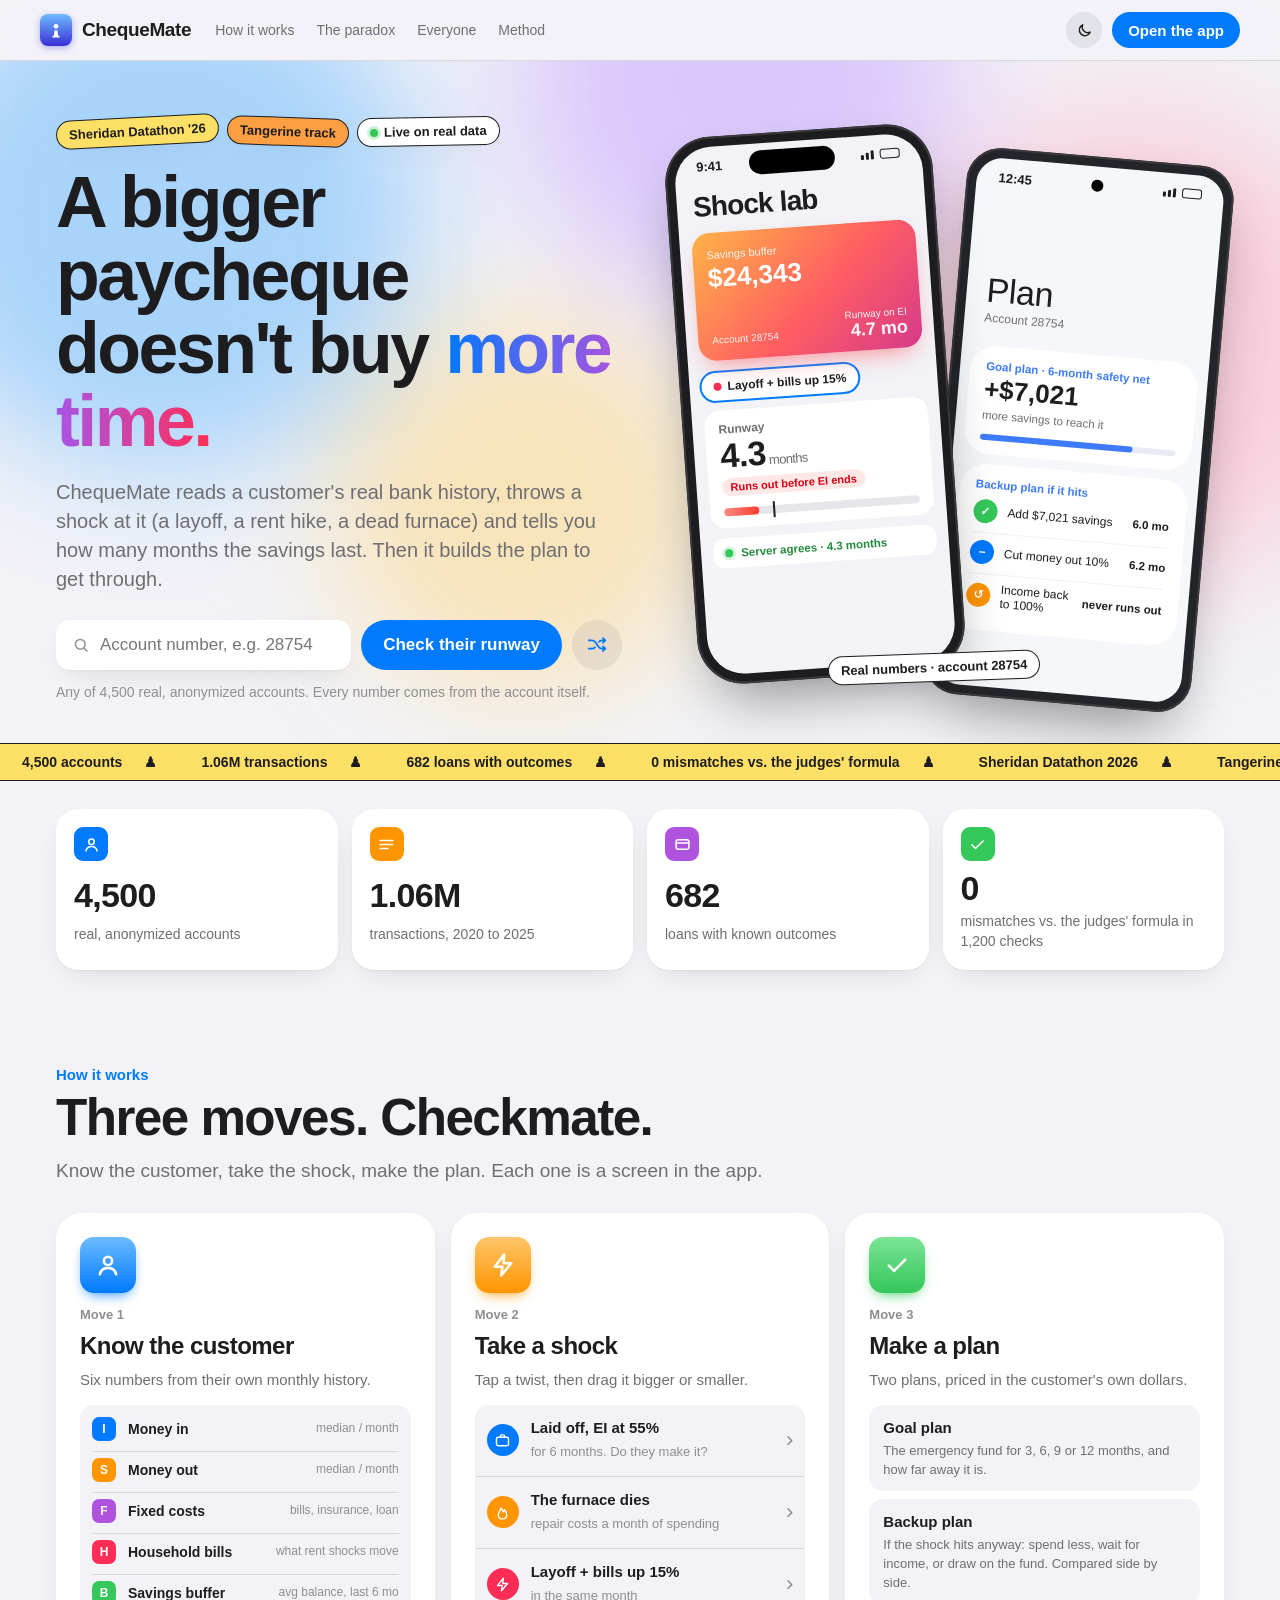
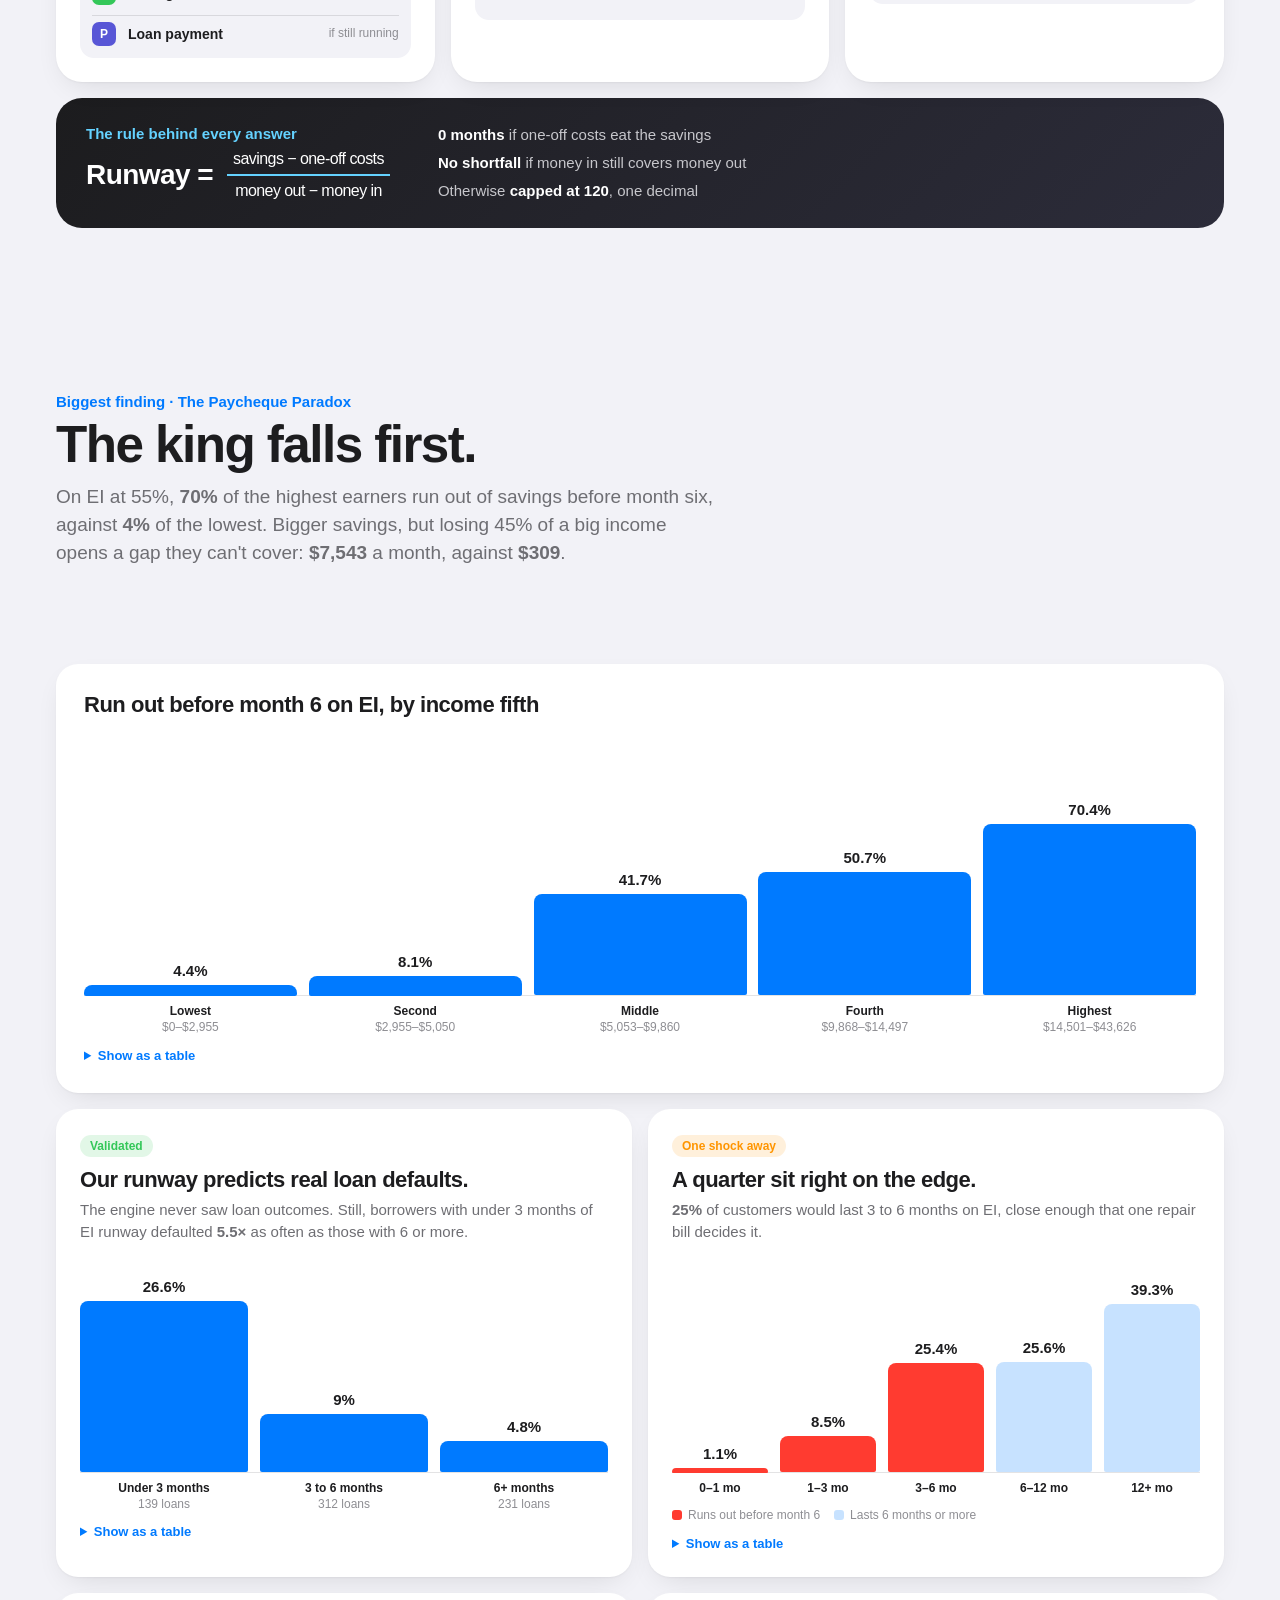
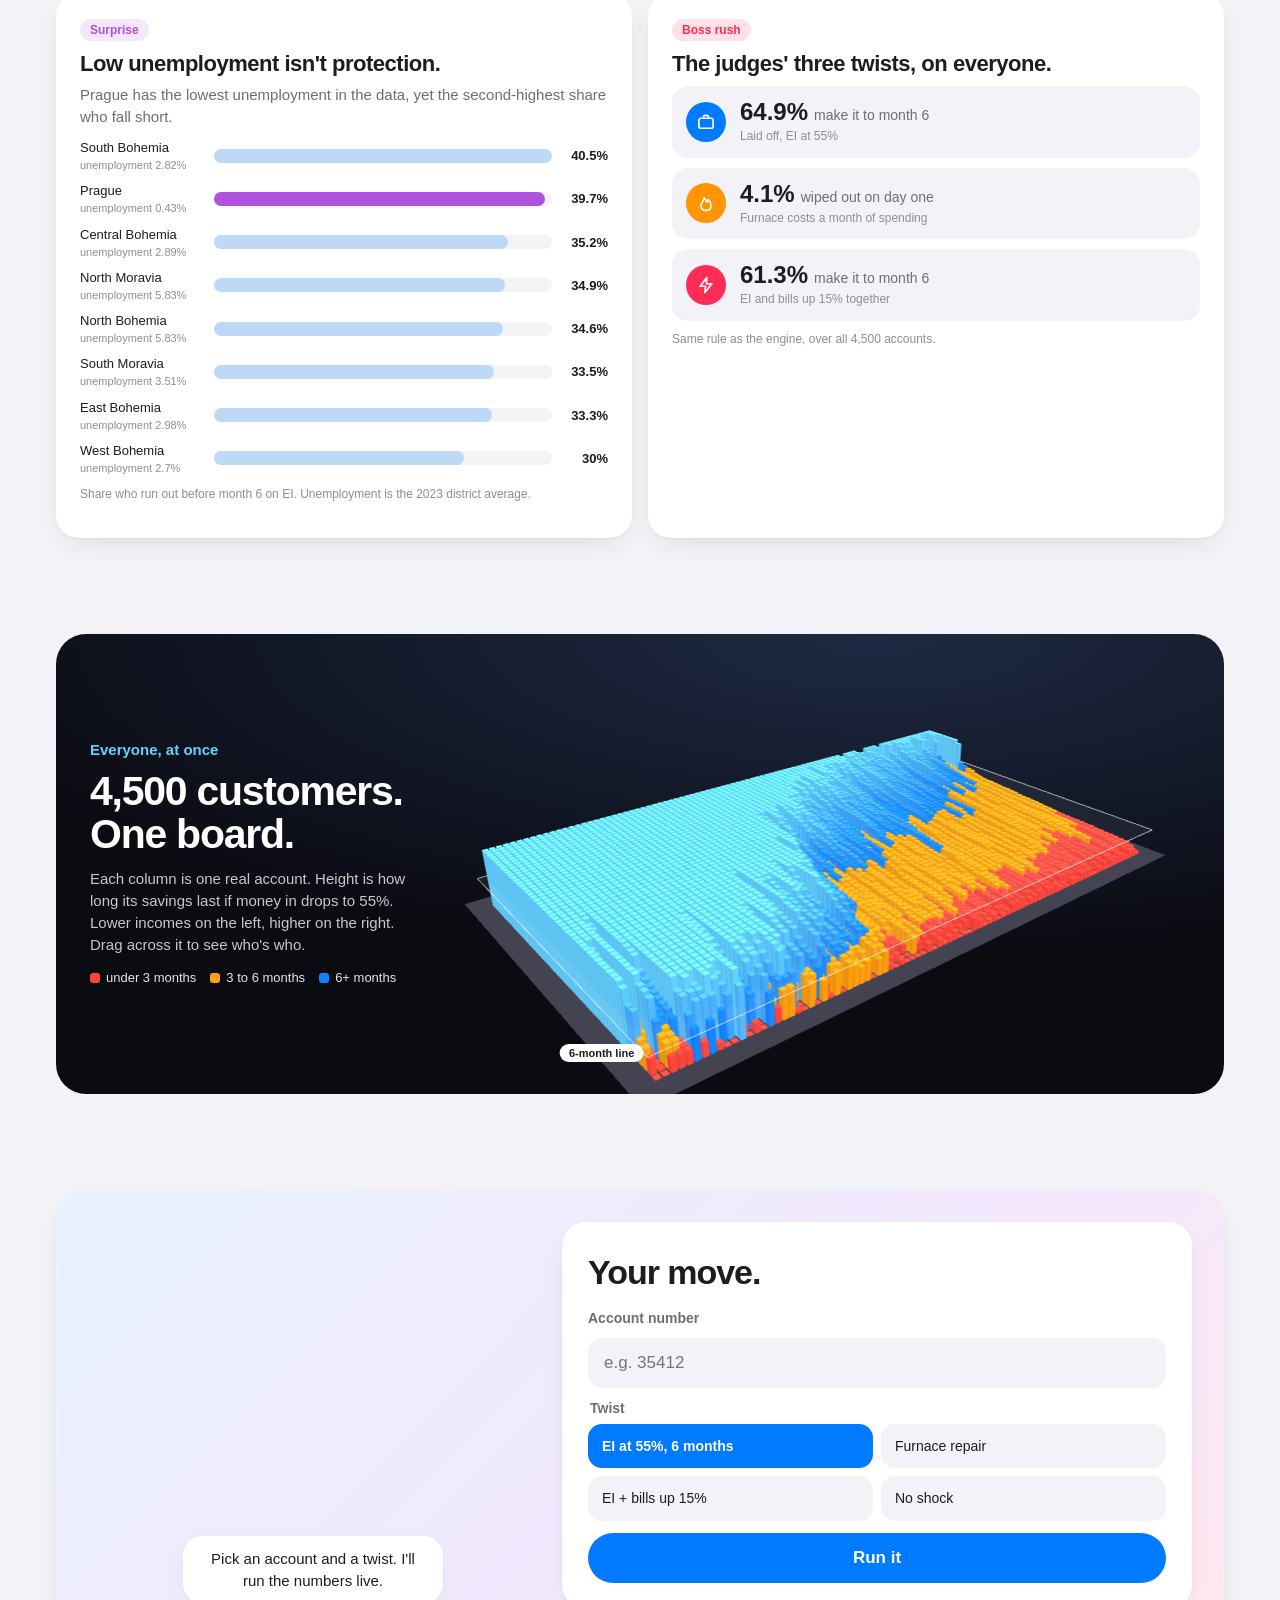
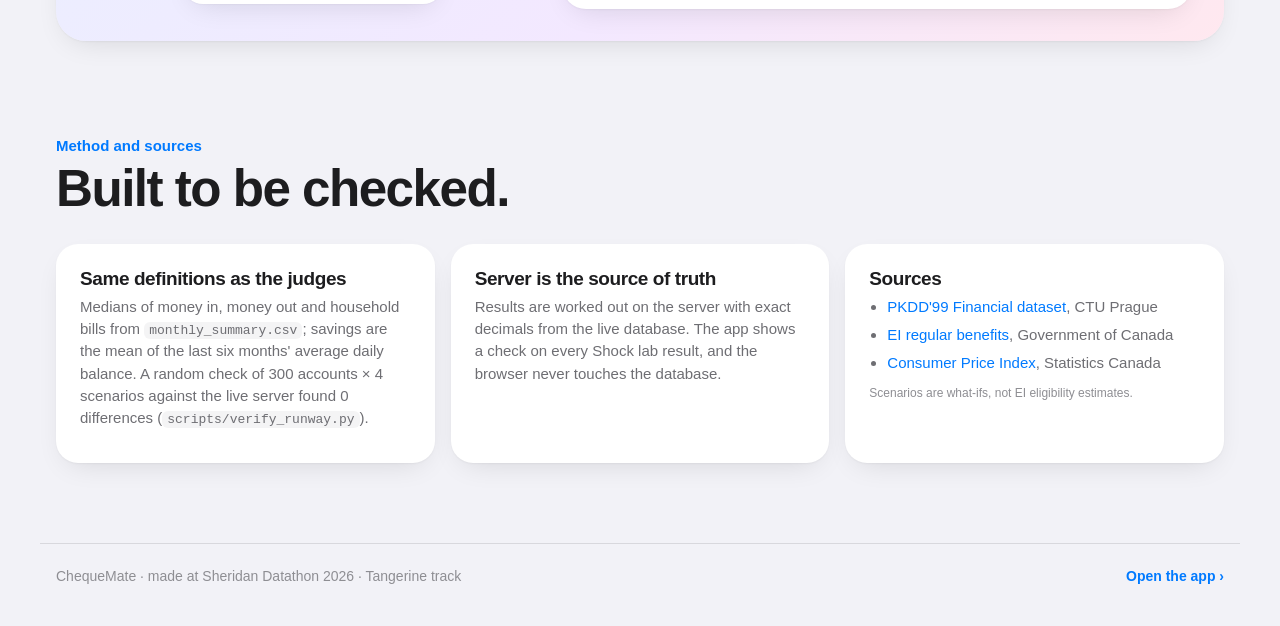
==== core-app/home.html @ c29e2e36 "UI/UX: iOS chess app, live backend, landing page and findings - Landing page (home.html at /): iOS +" ====
<!doctype html>
<html lang="en">
<head>
<meta charset="utf-8">
<meta name="viewport" content="width=device-width, initial-scale=1, viewport-fit=cover">
<title>ChequeMate · Will the money last?</title>
<meta name="description" content="ChequeMate reads a customer's own bank history, throws a shock at it, and shows how long their savings last, then builds the plan to get through it.">
<meta name="theme-color" content="#F2F2F7">
<link rel="icon" href="data:image/svg+xml,%3Csvg xmlns='http://www.w3.org/2000/svg' viewBox='0 0 32 32'%3E%3Cdefs%3E%3ClinearGradient id='g' x1='0' y1='0' x2='0' y2='1'%3E%3Cstop offset='0' stop-color='%236CBBFF'/%3E%3Cstop offset='1' stop-color='%233A2FD6'/%3E%3C/linearGradient%3E%3C/defs%3E%3Crect width='32' height='32' rx='8' fill='url(%23g)'/%3E%3Ccircle cx='16' cy='10.5' r='3.6' fill='%23fff'/%3E%3Cpath d='M12.6 25.5h6.8l-1.3-9.2h-4.2z' fill='%23fff'/%3E%3C/svg%3E">
<link rel="stylesheet" href="assets/home.css">
<script>(function(){var r=document.documentElement,d=matchMedia('(prefers-color-scheme: dark)').matches;try{var t=JSON.parse(localStorage.getItem('cm.theme')||'"system"');if(t==='dark')d=true;if(t==='light')d=false;}catch(e){}r.setAttribute('data-theme',d?'dark':'light');})();</script>
</head>
<body>
<a class="skip" href="#main">Skip to content</a>

<header class="nav">
  <a class="brand" href="./" aria-label="ChequeMate home"><span class="appicon" aria-hidden="true"><svg viewBox="0 0 24 24"><circle cx="12" cy="7.6" r="2.9"/><path d="M9.3 19.5h5.4l-1-7.2h-3.4z"/><rect x="7.6" y="19" width="8.8" height="2" rx="1"/></svg></span>ChequeMate</a>
  <nav aria-label="Sections"><a href="#how">How it works</a><a href="#paradox">The paradox</a><a href="#field">Everyone</a><a href="#method">Method</a></nav>
  <div class="nav-r">
    <button class="round" type="button" id="themeBtn" aria-label="Switch light or dark"><svg viewBox="0 0 24 24" aria-hidden="true"><path d="M20 14.5A8 8 0 0 1 9.5 4a8 8 0 1 0 10.5 10.5z"/></svg></button>
    <a class="pill blue" href="index.html#customer">Open the app</a>
  </div>
</header>

<main id="main">
<section class="hero">
  <div class="mesh" aria-hidden="true"><i></i><i></i><i></i><i></i></div>
  <div class="hero-in">
    <div class="hero-copy">
      <div class="stickers" aria-label="Made at Sheridan Datathon 2026, Tangerine track">
        <span class="sticker s1">Sheridan Datathon '26</span><span class="sticker s2">Tangerine track</span><span class="sticker s3"><i></i>Live on real data</span>
      </div>
      <h1>A bigger paycheque doesn't buy <span class="grad">more time.</span></h1>
      <p class="lede">ChequeMate reads a customer's real bank history, throws a shock at it (a layoff, a rent hike, a dead furnace) and tells you how many months the savings last. Then it builds the plan to get through.</p>
      <form class="search" id="heroForm" autocomplete="off" role="search">
        <label class="sr" for="heroAcct">Account number</label>
        <span class="field-wrap"><svg viewBox="0 0 24 24" aria-hidden="true"><circle cx="11" cy="11" r="6.5"/><path d="m16 16 4 4"/></svg><input id="heroAcct" inputmode="numeric" pattern="[0-9]*" placeholder="Account number, e.g. 28754"></span>
        <button class="pill blue big" type="submit">Check their runway</button>
        <button class="pill ghost big sq" type="button" id="heroRandom" aria-label="Shuffle: pick a random account" title="Shuffle"><svg viewBox="0 0 24 24" aria-hidden="true"><path d="M3 7h3.5c2 0 3.2 1 4.3 2.6l2.4 3.8C14.3 15 15.5 16 17.5 16H21M3 16h3.5c1.4 0 2.4-.5 3.2-1.4M21 7h-3.5c-1.4 0-2.4.5-3.2 1.4M18.5 4.5 21 7l-2.5 2.5M18.5 13.5 21 16l-2.5 2.5"/></svg></button>
      </form>
      <p class="hint">Any of 4,500 real, anonymized accounts. Every number comes from the account itself.</p>
    </div>

    <div class="devices" aria-label="ChequeMate on an iPhone-style and a Galaxy-style phone, showing account 28754">
      <div class="phone ios" aria-hidden="true">
        <div class="screen">
          <div class="sbar"><span>9:41</span><span class="island"></span><span class="sig"><i></i><i></i><i></i><b></b></span></div>
          <p class="large">Shock lab</p>
          <div class="wallet"><small>Savings buffer</small><b>$24,343</b><span>Account 28754</span><em>Runway on EI<br><strong>4.7 mo</strong></em></div>
          <div class="chip on"><span class="dot" style="--c:#FF2D55"></span>Layoff + bills up 15%</div>
          <div class="res"><small>Runway</small><b>4.3<span> months</span></b><span class="bad">Runs out before EI ends</span>
            <div class="strip"><i style="--w:18%"></i><u style="left:25%"></u></div></div>
          <div class="ok"><span></span>Server agrees · 4.3 months</div>
        </div>
      </div>
      <div class="phone galaxy" aria-hidden="true">
        <div class="screen">
          <div class="sbar"><span>12:45</span><span class="hole"></span><span class="sig"><i></i><i></i><i></i><b></b></span></div>
          <div class="oneui-top"><p>Plan</p><small>Account 28754</small></div>
          <div class="card"><small>Goal plan · 6-month safety net</small><b>+$7,021</b><span>more savings to reach it</span><div class="bar"><i style="--w:78%"></i></div></div>
          <div class="card list"><small>Backup plan if it hits</small>
            <div class="row"><span class="ic" style="--c:#34C759">✓</span>Add $7,021 savings<em>6.0 mo</em></div>
            <div class="row"><span class="ic" style="--c:#007AFF">−</span>Cut money out 10%<em>6.2 mo</em></div>
            <div class="row"><span class="ic" style="--c:#FF9500">↺</span>Income back to 100%<em>never runs out</em></div>
          </div>
        </div>
      </div>
      <span class="sticker float f1">Real numbers · account 28754</span>
    </div>
  </div>
  <div class="ticker" aria-hidden="true"><div><span>4,500 accounts</span><span>1.06M transactions</span><span>682 loans with outcomes</span><span>0 mismatches vs. the judges' formula</span><span>Sheridan Datathon 2026</span><span>Tangerine track</span><span>4,500 accounts</span><span>1.06M transactions</span><span>682 loans with outcomes</span><span>0 mismatches vs. the judges' formula</span><span>Sheridan Datathon 2026</span><span>Tangerine track</span></div></div>
</section>

<section class="widgets" aria-label="The data behind it">
  <div class="w"><span class="ico" style="--c:#007AFF"><svg viewBox="0 0 24 24"><circle cx="12" cy="8.5" r="3.5"/><path d="M5 20c.8-3.7 3.6-5.5 7-5.5s6.2 1.8 7 5.5"/></svg></span><b data-count="4500">4,500</b><span>real, anonymized accounts</span></div>
  <div class="w"><span class="ico" style="--c:#FF9500"><svg viewBox="0 0 24 24"><path d="M4 7h16M4 12h16M4 17h10"/></svg></span><b>1.06M</b><span>transactions, 2020 to 2025</span></div>
  <div class="w"><span class="ico" style="--c:#AF52DE"><svg viewBox="0 0 24 24"><rect x="4" y="6" width="16" height="12" rx="2.5"/><path d="M4 10h16"/></svg></span><b data-count="682">682</b><span>loans with known outcomes</span></div>
  <div class="w"><span class="ico" style="--c:#34C759"><svg viewBox="0 0 24 24"><path d="m5 12.5 4.5 4.5L19 7.5"/></svg></span><b data-count="0">0</b><span>mismatches vs. the judges' formula in 1,200 checks</span></div>
</section>

<section class="sec" id="how">
  <header class="sec-h"><p class="kicker">How it works</p><h2>Three moves. Checkmate.</h2><p>Know the customer, take the shock, make the plan. Each one is a screen in the app.</p></header>
  <div class="moves">
    <article class="move">
      <span class="tile" style="--c1:#6CBBFF;--c2:#007AFF"><svg viewBox="0 0 24 24"><circle cx="12" cy="8.5" r="3.5"/><path d="M5 20c.8-3.7 3.6-5.5 7-5.5s6.2 1.8 7 5.5"/></svg></span>
      <small>Move 1</small><h3>Know the customer</h3><p>Six numbers from their own monthly history.</p>
      <ul class="defs">
        <li><b style="--c:#007AFF">I</b>Money in<span>median / month</span></li>
        <li><b style="--c:#FF9500">S</b>Money out<span>median / month</span></li>
        <li><b style="--c:#AF52DE">F</b>Fixed costs<span>bills, insurance, loan</span></li>
        <li><b style="--c:#FF2D55">H</b>Household bills<span>what rent shocks move</span></li>
        <li><b style="--c:#34C759">B</b>Savings buffer<span>avg balance, last 6 mo</span></li>
        <li><b style="--c:#5856D6">P</b>Loan payment<span>if still running</span></li>
      </ul>
    </article>
    <article class="move">
      <span class="tile" style="--c1:#FFC56B;--c2:#FF9500"><svg viewBox="0 0 24 24"><path d="M13 3 5 13.5h6.5L10.5 21 19 10.5h-6.5z"/></svg></span>
      <small>Move 2</small><h3>Take a shock</h3><p>Tap a twist, then drag it bigger or smaller.</p>
      <div class="twists">
        <a class="twist" href="index.html?twist=ei#shock"><span class="ic" style="--c:#007AFF"><svg viewBox="0 0 24 24"><rect x="3.5" y="7.5" width="17" height="12" rx="2.5"/><path d="M9 7.5V6a2 2 0 0 1 2-2h2a2 2 0 0 1 2 2v1.5"/></svg></span><span><b>Laid off, EI at 55%</b><em>for 6 months. Do they make it?</em></span><i aria-hidden="true">›</i></a>
        <a class="twist" href="index.html?twist=furnace#shock"><span class="ic" style="--c:#FF9500"><svg viewBox="0 0 24 24"><path d="M12 21c-3.6 0-6-2.4-6-5.6 0-3.4 3-5.4 3.6-9.4 2 1.4 3 3.2 3.2 5 1-.6 1.7-1.6 2-3 1.6 1.6 3.2 4 3.2 7.2 0 3.4-2.4 5.8-6 5.8z"/></svg></span><span><b>The furnace dies</b><em>repair costs a month of spending</em></span><i aria-hidden="true">›</i></a>
        <a class="twist" href="index.html?twist=combo#shock"><span class="ic" style="--c:#FF2D55"><svg viewBox="0 0 24 24"><path d="M13 3 5 13.5h6.5L10.5 21 19 10.5h-6.5z"/></svg></span><span><b>Layoff + bills up 15%</b><em>in the same month</em></span><i aria-hidden="true">›</i></a>
      </div>
    </article>
    <article class="move">
      <span class="tile" style="--c1:#7BE495;--c2:#34C759"><svg viewBox="0 0 24 24"><path d="m5 12.5 4.5 4.5L19 7.5"/></svg></span>
      <small>Move 3</small><h3>Make a plan</h3><p>Two plans, priced in the customer's own dollars.</p>
      <div class="plans">
        <div><b>Goal plan</b><span>The emergency fund for 3, 6, 9 or 12 months, and how far away it is.</span></div>
        <div><b>Backup plan</b><span>If the shock hits anyway: spend less, wait for income, or draw on the fund. Compared side by side.</span></div>
      </div>
    </article>
  </div>
  <div class="formula">
    <div><p class="kicker">The rule behind every answer</p>
    <p class="eq">Runway = <span class="frac"><span>savings − one-off costs</span><span>money out − money in</span></span></p></div>
    <ul><li><b>0 months</b> if one-off costs eat the savings</li><li><b>No shortfall</b> if money in still covers money out</li><li>Otherwise <b>capped at 120</b>, one decimal</li></ul>
  </div>
</section>

<section class="sec" id="paradox">
  <div class="paradox-head">
    <header class="sec-h"><p class="kicker">Biggest finding · The Paycheque Paradox</p><h2>The king falls first.</h2>
      <p>On EI at 55%, <b data-stat="q5">70%</b> of the highest earners run out of savings before month six, against <b data-stat="q1">4%</b> of the lowest. Bigger savings, but losing 45% of a big income opens a gap they can't cover: <b data-stat="gap5">$7,543</b> a month, against <b data-stat="gap1">$309</b>.</p></header>
    <div class="chess3d" id="chess3d" aria-hidden="true"></div>
  </div>
  <article class="card big"><h3>Run out before month 6 on EI, by income fifth</h3><div class="chart" id="chQuint" role="img" aria-label="Share who run out before six months on EI, by income fifth"></div></article>
  <div class="grid2">
    <article class="card"><span class="badge" style="--c:#34C759">Validated</span><h3>Our runway predicts real loan defaults.</h3>
      <p>The engine never saw loan outcomes. Still, borrowers with under 3 months of EI runway defaulted <b data-stat="dratio">5.5×</b> as often as those with 6 or more.</p>
      <div class="chart" id="chDefault" role="img" aria-label="Loan default rate by months of runway on EI"></div></article>
    <article class="card"><span class="badge" style="--c:#FF9500">One shock away</span><h3>A quarter sit right on the edge.</h3>
      <p><b data-stat="mid">25%</b> of customers would last 3 to 6 months on EI, close enough that one repair bill decides it.</p>
      <div class="chart" id="chHist" role="img" aria-label="How long savings last on EI, share of customers"></div></article>
    <article class="card"><span class="badge" style="--c:#AF52DE">Surprise</span><h3>Low unemployment isn't protection.</h3>
      <p>Prague has the lowest unemployment in the data, yet the second-highest share who fall short.</p>
      <div class="chart" id="chRegion" role="img" aria-label="Share who run out before six months on EI, by region"></div></article>
    <article class="card"><span class="badge" style="--c:#FF2D55">Boss rush</span><h3>The judges' three twists, on everyone.</h3>
      <ul class="tw" id="twResults"></ul><p class="note">Same rule as the engine, over all 4,500 accounts.</p></article>
  </div>
</section>

<section class="sec" id="field">
  <figure class="fieldcard" id="fieldBox" aria-labelledby="fieldCap">
    <div class="field-head"><p class="kicker">Everyone, at once</p><h2>4,500 customers. One board.</h2>
      <p id="fieldCap">Each column is one real account. Height is how long its savings last if money in drops to 55%. Lower incomes on the left, higher on the right. Drag across it to see who's who.</p>
      <div class="lg"><span><i style="background:#FF453A"></i>under 3 months</span><span><i style="background:#FF9F0A"></i>3 to 6 months</span><span><i style="background:#0A84FF"></i>6+ months</span></div></div>
    <div class="field-stage"><canvas id="fieldCanvas" aria-hidden="true"></canvas><div class="field-tip" id="fieldTip" hidden></div><div class="field-line" id="fieldLine" hidden>6-month line</div></div>
  </figure>
</section>

<section class="sec try" id="try">
  <div class="try-in">
    <div class="mate-wrap"><div class="mate3d" id="mate3d" aria-hidden="true"></div><p class="bubble">Pick an account and a twist. I'll run the numbers live.</p></div>
    <form class="try-form" id="tryForm" autocomplete="off">
      <h2>Your move.</h2>
      <label for="tryAcct">Account number</label>
      <input id="tryAcct" inputmode="numeric" pattern="[0-9]*" placeholder="e.g. 35412">
      <fieldset><legend>Twist</legend>
        <label><input type="radio" name="tw" value="ei" checked><span>EI at 55%, 6 months</span></label>
        <label><input type="radio" name="tw" value="furnace"><span>Furnace repair</span></label>
        <label><input type="radio" name="tw" value="combo"><span>EI + bills up 15%</span></label>
        <label><input type="radio" name="tw" value="none"><span>No shock</span></label>
      </fieldset>
      <button class="pill blue big" type="submit">Run it</button>
      <p class="err" id="tryErr" role="alert" hidden></p>
    </form>
  </div>
</section>

<section class="sec" id="method">
  <header class="sec-h"><p class="kicker">Method and sources</p><h2>Built to be checked.</h2></header>
  <div class="grid3">
    <div class="card"><h3>Same definitions as the judges</h3><p>Medians of money in, money out and household bills from <code>monthly_summary.csv</code>; savings are the mean of the last six months' average daily balance. A random check of 300 accounts × 4 scenarios against the live server found 0 differences (<code>scripts/verify_runway.py</code>).</p></div>
    <div class="card"><h3>Server is the source of truth</h3><p>Results are worked out on the server with exact decimals from the live database. The app shows a check on every Shock lab result, and the browser never touches the database.</p></div>
    <div class="card"><h3>Sources</h3><ul class="src">
      <li><a href="https://relational.fel.cvut.cz/dataset/Financial" rel="noopener">PKDD'99 Financial dataset</a>, CTU Prague</li>
      <li><a href="https://www.canada.ca/en/services/benefits/ei/ei-regular-benefit.html" rel="noopener">EI regular benefits</a>, Government of Canada</li>
      <li><a href="https://www150.statcan.gc.ca/t1/tbl1/en/tv.action?pid=1810000401" rel="noopener">Consumer Price Index</a>, Statistics Canada</li>
    </ul><p class="note">Scenarios are what-ifs, not EI eligibility estimates.</p></div>
  </div>
</section>
</main>

<footer class="foot"><span>ChequeMate · made at Sheridan Datathon 2026 · Tangerine track</span><a href="index.html#customer">Open the app ›</a></footer>
<div class="tip" id="tip" role="tooltip" hidden></div>
<script src="assets/vendor/three.min.js"></script>
<script src="assets/mate3d.js"></script>
<script src="assets/home.js"></script>
</body>
</html>
---- core-app/assets/home.css ----
/* ChequeMate landing: the app's Apple-platform language (system type, grouped surfaces, system colours),
   with a nod to Android One UI in the device row and a little hackathon fun. */
:root {
  --bg: #F2F2F7; --surface: #FFFFFF; --surface-2: #F2F2F7; --fill: rgba(118, 118, 128, .12); --fill-2: rgba(118, 118, 128, .08);
  --ink: #1D1D1F; --ink-2: #6E6E73; --muted: #8E8E93; --line: rgba(60, 60, 67, .14);
  --blue: #007AFF; --green: #34C759; --orange: #FF9500; --red: #FF3B30; --pink: #FF2D55; --purple: #AF52DE; --indigo: #5856D6; --teal: #30B0C7;
  --bar: #007AFF; --bar-2: rgba(0, 122, 255, .22); --hot: #FF3B30;
  --shadow: 0 1px 2px rgba(0, 0, 0, .04), 0 10px 30px -12px rgba(0, 0, 0, .14);
  --font: -apple-system, BlinkMacSystemFont, "SF Pro Text", "Inter", "Segoe UI", Roboto, "Helvetica Neue", Arial, sans-serif;
  --font-d: -apple-system, BlinkMacSystemFont, "SF Pro Display", "Inter", "Segoe UI", Roboto, "Helvetica Neue", Arial, sans-serif;
  --font-r: ui-rounded, "SF Pro Rounded", -apple-system, BlinkMacSystemFont, "Inter", "Segoe UI", Roboto, sans-serif;
  color-scheme: light;
}
:root[data-theme="dark"] {
  --bg: #000000; --surface: #1C1C1E; --surface-2: #2C2C2E; --fill: rgba(118, 118, 128, .24); --fill-2: rgba(118, 118, 128, .16);
  --ink: #F5F5F7; --ink-2: #A1A1A6; --muted: #8E8E93; --line: rgba(84, 84, 88, .6);
  --blue: #0A84FF; --green: #30D158; --orange: #FF9F0A; --red: #FF453A; --pink: #FF375F; --purple: #BF5AF2;
  --bar: #0A84FF; --bar-2: rgba(10, 132, 255, .32); --hot: #FF453A;
  --shadow: 0 1px 2px rgba(0, 0, 0, .5), 0 10px 30px -12px rgba(0, 0, 0, .7); color-scheme: dark;
}
* { box-sizing: border-box; }
html { scroll-behavior: smooth; } @media (prefers-reduced-motion: reduce) { html { scroll-behavior: auto; } }
body { margin: 0; background: var(--bg); color: var(--ink); font: 400 17px/1.47 var(--font); -webkit-font-smoothing: antialiased; overflow-x: hidden; }
a { color: inherit; } h1, h2, h3 { margin: 0; font-family: var(--font-d); letter-spacing: -.022em; }
:focus-visible { outline: 3px solid var(--blue); outline-offset: 2px; border-radius: 6px; }
.skip { position: absolute; left: -999px; } .skip:focus { left: 16px; top: 12px; z-index: 30; background: var(--blue); color: #fff; padding: 8px 12px; border-radius: 10px; }
.sr { position: absolute; width: 1px; height: 1px; overflow: hidden; clip: rect(0 0 0 0); }
.kicker { margin: 0 0 8px; font: 600 15px var(--font); color: var(--blue); }
svg { fill: none; stroke: currentColor; stroke-width: 2; stroke-linecap: round; stroke-linejoin: round; }

/* nav: translucent toolbar */
.nav { position: sticky; top: 0; z-index: 20; display: flex; align-items: center; gap: 24px; padding: 12px max(16px, calc((100% - 1200px) / 2)); background: color-mix(in srgb, var(--bg) 72%, transparent); backdrop-filter: saturate(180%) blur(20px); -webkit-backdrop-filter: saturate(180%) blur(20px); border-bottom: .5px solid var(--line); }
.brand { display: flex; align-items: center; gap: 10px; font: 700 19px var(--font-d); letter-spacing: -.02em; text-decoration: none; }
.appicon { width: 32px; height: 32px; border-radius: 8px; display: grid; place-items: center; background: linear-gradient(#6CBBFF, #3A2FD6); box-shadow: 0 2px 6px rgba(58, 47, 214, .35); }
.appicon svg { width: 20px; height: 20px; fill: #fff; stroke: none; }
.nav nav { display: flex; gap: 22px; } .nav nav a { text-decoration: none; font-size: 14px; color: var(--ink-2); } .nav nav a:hover { color: var(--ink); }
.nav-r { margin-left: auto; display: flex; align-items: center; gap: 10px; }
.round { width: 36px; height: 36px; border-radius: 18px; border: 0; background: var(--fill); color: var(--ink); display: grid; place-items: center; cursor: pointer; } .round svg { width: 17px; height: 17px; }
.pill { display: inline-flex; align-items: center; justify-content: center; gap: 8px; height: 36px; padding: 0 16px; border-radius: 18px; border: 0; font: 600 15px var(--font); text-decoration: none; cursor: pointer; white-space: nowrap; transition: transform .15s, filter .2s, background .2s; }
.pill:active { transform: scale(.96); } .pill.blue { background: var(--blue); color: #fff; } .pill.blue:hover { filter: brightness(1.08); }
.pill.ghost { background: var(--fill); color: var(--blue); } .pill.ghost svg { width: 18px; height: 18px; }
.pill.big { height: 50px; padding: 0 22px; border-radius: 25px; font-size: 17px; }

/* hero */
.hero { position: relative; overflow: hidden; }
.mesh { position: absolute; inset: -20% -10% 0; z-index: 0; pointer-events: none; filter: blur(60px); opacity: .55; }
.mesh i { position: absolute; border-radius: 50%; }
.mesh i:nth-child(1) { width: 520px; height: 520px; left: 2%; top: 4%; background: #6CBBFF; }
.mesh i:nth-child(2) { width: 440px; height: 440px; left: 42%; top: -6%; background: #C8A6FF; }
.mesh i:nth-child(3) { width: 480px; height: 480px; right: 2%; top: 22%; background: #FFB3C7; }
.mesh i:nth-child(4) { width: 380px; height: 380px; left: 30%; top: 46%; background: #FFD98A; }
:root[data-theme="dark"] .mesh { opacity: .28; }
@media (prefers-reduced-motion: no-preference) { .mesh i { animation: drift 18s ease-in-out infinite alternate; } .mesh i:nth-child(2) { animation-duration: 22s; } .mesh i:nth-child(3) { animation-duration: 26s; } }
@keyframes drift { to { transform: translate(40px, 30px) scale(1.08); } }
.hero-in { position: relative; z-index: 1; max-width: 1200px; margin: 0 auto; padding: 56px 16px 40px; display: grid; grid-template-columns: minmax(0, 6fr) minmax(0, 6fr); gap: 36px; align-items: center; }
.hero h1 { font-size: clamp(42px, 5.6vw, 76px); line-height: 1.02; font-weight: 800; letter-spacing: -.035em; }
.grad { background: linear-gradient(90deg, #007AFF, #AF52DE 55%, #FF2D55); -webkit-background-clip: text; background-clip: text; color: transparent; }
.lede { margin: 20px 0 26px; font-size: 20px; line-height: 1.45; color: var(--ink-2); max-width: 32em; }
.stickers { display: flex; flex-wrap: wrap; gap: 8px; margin-bottom: 20px; }
.sticker { display: inline-flex; align-items: center; gap: 6px; padding: 6px 12px; border-radius: 999px; font: 700 13px var(--font-r); background: var(--surface); box-shadow: var(--shadow); border: 1.5px solid var(--ink); }
.sticker.s1 { transform: rotate(-3deg); background: #FFE066; color: #1D1D1F; } .sticker.s2 { transform: rotate(2deg); background: #FF9F43; color: #1D1D1F; } .sticker.s3 { transform: rotate(-1deg); }
.sticker.s3 i { width: 8px; height: 8px; border-radius: 4px; background: var(--green); box-shadow: 0 0 0 3px rgba(52, 199, 89, .25); }
.search { display: flex; gap: 10px; flex-wrap: wrap; max-width: 620px; }
.field-wrap { flex: 1 1 260px; display: flex; align-items: center; gap: 8px; height: 50px; padding: 0 16px; border-radius: 14px; background: var(--surface); box-shadow: var(--shadow); }
.field-wrap svg { width: 18px; height: 18px; color: var(--muted); flex: none; }
.field-wrap input { flex: 1; min-width: 0; border: 0; background: none; color: var(--ink); font: 400 17px var(--font); outline: none; } .field-wrap:focus-within { box-shadow: 0 0 0 3px rgba(0, 122, 255, .35); }
.field-wrap input[aria-invalid="true"] { color: var(--red); }
.hint { margin: 12px 0 0; font-size: 14px; color: var(--muted); }

/* devices */
.devices { position: relative; height: 560px; }
.phone { position: absolute; width: 268px; height: 548px; padding: 10px; background: #1D1D1F; box-shadow: 0 30px 60px -20px rgba(0, 0, 0, .45), inset 0 0 0 2px #3A3A3C; }
.phone .screen { position: relative; width: 100%; height: 100%; overflow: hidden; background: #F2F2F7; color: #1D1D1F; font-family: var(--font); }
.phone.ios { left: 4%; top: 0; border-radius: 46px; transform: rotate(-4deg); z-index: 2; } .phone.ios .screen { border-radius: 37px; }
.phone.galaxy { right: 2%; top: 26px; border-radius: 34px; transform: rotate(5deg); background: #23252B; } .phone.galaxy .screen { border-radius: 26px; background: #F6F7FB; }
@media (prefers-reduced-motion: no-preference) { .phone.ios { animation: bob 6s ease-in-out infinite; } .phone.galaxy { animation: bob2 7s ease-in-out infinite; } }
@keyframes bob { 50% { transform: rotate(-4deg) translateY(-10px); } } @keyframes bob2 { 50% { transform: rotate(5deg) translateY(8px); } }
.sbar { display: flex; align-items: center; justify-content: space-between; height: 38px; padding: 0 22px; font: 600 13px var(--font); }
.island { width: 86px; height: 24px; border-radius: 12px; background: #000; } .hole { width: 12px; height: 12px; border-radius: 6px; background: #000; }
.sig { display: flex; align-items: flex-end; gap: 2px; } .sig i { width: 3px; background: currentColor; border-radius: 1px; } .sig i:nth-child(1) { height: 5px; } .sig i:nth-child(2) { height: 7px; } .sig i:nth-child(3) { height: 9px; } .sig b { width: 20px; height: 10px; border-radius: 3px; border: 1.5px solid currentColor; margin-left: 4px; }
.large { margin: 6px 16px 10px; font: 800 28px var(--font-d); letter-spacing: -.03em; }
.wallet { position: relative; margin: 0 12px; height: 128px; border-radius: 18px; padding: 14px; color: #fff; background: linear-gradient(135deg, #FFB347 0%, #FF5E62 55%, #D63A8A 100%); box-shadow: 0 12px 24px -10px rgba(255, 94, 98, .7); display: grid; align-content: start; }
.wallet small { font-size: 11px; opacity: .9; } .wallet b { font: 700 26px var(--font-r); } .wallet span { position: absolute; left: 14px; bottom: 12px; font-size: 10px; opacity: .9; }
.wallet em { position: absolute; right: 14px; bottom: 10px; font: 400 10px var(--font); font-style: normal; text-align: right; opacity: .95; } .wallet em strong { font: 700 18px var(--font-r); }
.chip { display: inline-flex; align-items: center; gap: 6px; margin: 12px 12px 0; padding: 7px 12px; border-radius: 999px; background: #fff; font: 600 12px var(--font); box-shadow: 0 0 0 2px #007AFF; }
.chip .dot { width: 8px; height: 8px; border-radius: 4px; background: var(--c); }
.res { margin: 10px 12px 0; padding: 12px 14px; border-radius: 16px; background: #fff; display: grid; gap: 2px; }
.res small { font: 600 12px var(--font); color: #6E6E73; } .res b { font: 800 34px/1 var(--font-r); letter-spacing: -.02em; } .res b span { font: 500 13px var(--font); color: #6E6E73; }
.res .bad { justify-self: start; margin-top: 4px; font: 600 11px var(--font); color: #D70015; background: rgba(255, 59, 48, .12); padding: 3px 8px; border-radius: 999px; }
.strip { position: relative; height: 8px; margin-top: 10px; border-radius: 4px; background: #E5E5EA; } .strip i { position: absolute; inset: 0 auto 0 0; width: var(--w); border-radius: 4px; background: linear-gradient(90deg, #FF8A80, #FF3B30); } .strip u { position: absolute; top: -4px; bottom: -4px; width: 2px; background: #1D1D1F; }
.ok { display: flex; align-items: center; gap: 8px; margin: 10px 12px; padding: 9px 12px; border-radius: 12px; background: #fff; font: 600 11.5px var(--font); color: #248A3D; } .ok span { width: 8px; height: 8px; border-radius: 4px; background: #34C759; box-shadow: 0 0 0 3px rgba(52, 199, 89, .2); }
/* One UI: big airy title area, rounder cards */
.oneui-top { height: 150px; display: grid; align-content: end; padding: 0 20px 18px; } .oneui-top p { margin: 0; font: 400 34px var(--font); letter-spacing: -.01em; } .oneui-top small { font-size: 12px; color: #6E6E73; }
.galaxy .card { margin: 0 10px 10px; padding: 14px 16px; border-radius: 26px; background: #fff; display: grid; gap: 2px; box-shadow: none; }
.galaxy .card small { font: 600 11.5px var(--font); color: #3E7BFA; } .galaxy .card b { font: 700 26px var(--font); } .galaxy .card span { font-size: 11.5px; color: #6E6E73; }
.galaxy .bar { height: 6px; border-radius: 3px; background: #E8EBF3; margin-top: 8px; } .galaxy .bar i { display: block; height: 100%; width: var(--w); border-radius: 3px; background: #3E7BFA; }
.galaxy .row { display: grid; grid-template-columns: 26px 1fr auto; gap: 8px; align-items: center; padding: 7px 0; font: 500 12px var(--font); border-top: 1px solid #EEF0F5; } .galaxy .row:first-of-type { border-top: 0; }
.galaxy .row .ic { width: 24px; height: 24px; border-radius: 12px; display: grid; place-items: center; background: var(--c); color: #fff; font: 700 12px var(--font); } .galaxy .row em { font-style: normal; font-weight: 700; font-size: 11.5px; }
.sticker.float { position: absolute; left: 30%; bottom: 8px; z-index: 3; transform: rotate(-2deg); background: var(--surface); color: var(--ink); }

.ticker { position: relative; z-index: 1; overflow: hidden; border-block: 1.5px solid #1D1D1F; background: #FFE066; color: #1D1D1F; }
.ticker div { display: flex; width: max-content; } .ticker span { padding: 10px 22px; font: 700 14px var(--font-r); white-space: nowrap; } .ticker span::after { content: "♟"; margin-left: 22px; }
@media (prefers-reduced-motion: no-preference) { .ticker div { animation: tick 38s linear infinite; } } @keyframes tick { to { transform: translateX(-50%); } }

/* widgets */
.widgets { max-width: 1200px; margin: 28px auto 0; padding: 0 16px; display: grid; grid-template-columns: repeat(4, minmax(0, 1fr)); gap: 14px; }
.w { background: var(--surface); border-radius: 22px; padding: 18px; box-shadow: var(--shadow); display: grid; gap: 4px; transition: transform .25s; } .w:hover { transform: translateY(-3px); }
.ico { width: 34px; height: 34px; border-radius: 9px; display: grid; place-items: center; background: var(--c); color: #fff; margin-bottom: 6px; } .ico svg { width: 19px; height: 19px; }
.w b { font: 700 34px/1.05 var(--font-r); letter-spacing: -.02em; font-variant-numeric: tabular-nums; } .w > span:last-child { font-size: 14px; color: var(--ink-2); }

/* sections */
.sec { max-width: 1200px; margin: 0 auto; padding: 96px 16px 0; }
.sec-h { max-width: 760px; margin-bottom: 28px; } .sec-h h2 { font-size: clamp(34px, 4vw, 52px); font-weight: 800; line-height: 1.05; letter-spacing: -.03em; } .sec-h > p:not(.kicker) { margin: 12px 0 0; font-size: 19px; color: var(--ink-2); }
.card { background: var(--surface); border-radius: 22px; padding: 24px; box-shadow: var(--shadow); }
.card h3 { font-size: 22px; font-weight: 700; line-height: 1.2; margin-bottom: 6px; } .card p { margin: 0 0 10px; font-size: 15px; color: var(--ink-2); }
.moves { display: grid; grid-template-columns: repeat(3, minmax(0, 1fr)); gap: 16px; }
.move { background: var(--surface); border-radius: 26px; padding: 24px; box-shadow: var(--shadow); display: flex; flex-direction: column; gap: 6px; }
.tile { width: 56px; height: 56px; border-radius: 14px; display: grid; place-items: center; color: #fff; background: linear-gradient(var(--c1), var(--c2)); box-shadow: 0 6px 14px -6px var(--c2); margin-bottom: 8px; } .tile svg { width: 28px; height: 28px; stroke-width: 2.2; }
.move small { font: 600 13px var(--font); color: var(--muted); } .move h3 { font-size: 24px; font-weight: 700; } .move > p { margin: 0 0 8px; color: var(--ink-2); font-size: 15px; }
.defs { list-style: none; margin: 0; display: grid; gap: 4px; border-radius: 14px; background: var(--surface-2); padding: 6px 12px; }
.defs li { display: grid; grid-template-columns: 26px 1fr auto; gap: 10px; align-items: center; padding: 6px 0; font-size: 14px; font-weight: 600; border-top: .5px solid var(--line); } .defs li:first-child { border-top: 0; }
.defs b { width: 24px; height: 24px; border-radius: 7px; background: var(--c); color: #fff; display: grid; place-items: center; font: 700 12px var(--font-r); } .defs span { font-weight: 400; font-size: 12px; color: var(--muted); }
.twists { display: grid; border-radius: 14px; background: var(--surface-2); overflow: hidden; }
.twist { display: grid; grid-template-columns: 32px 1fr auto; gap: 12px; align-items: center; padding: 12px; text-decoration: none; border-top: .5px solid var(--line); transition: background .15s; } .twist:first-child { border-top: 0; } .twist:hover { background: var(--fill-2); }
.twist .ic { width: 32px; height: 32px; border-radius: 16px; background: var(--c); color: #fff; display: grid; place-items: center; } .twist .ic svg { width: 17px; height: 17px; }
.twist b { display: block; font-size: 15px; } .twist em { font-style: normal; font-size: 13px; color: var(--muted); } .twist i { font: 400 22px var(--font); color: var(--muted); font-style: normal; }
.plans { display: grid; gap: 8px; } .plans div { padding: 12px 14px; border-radius: 14px; background: var(--surface-2); display: grid; gap: 2px; } .plans b { font-size: 15px; } .plans span { font-size: 13px; color: var(--ink-2); }
.formula { margin-top: 16px; padding: 26px 30px; border-radius: 26px; background: linear-gradient(135deg, #1C1C1E, #2C2C3A); color: #fff; display: grid; grid-template-columns: auto minmax(0, 1fr); gap: 16px 48px; align-items: center; }
.formula .kicker { color: #64D2FF; }
.eq { margin: 0; display: flex; align-items: center; gap: 14px; font: 700 28px var(--font-d); letter-spacing: -.02em; }
.frac { display: inline-grid; text-align: center; font: 500 16px var(--font); } .frac span:first-child { border-bottom: 2px solid #64D2FF; padding: 0 6px 6px; } .frac span:last-child { padding: 6px 6px 0; }
.formula ul { list-style: none; margin: 0; padding: 0; display: grid; gap: 6px; font-size: 15px; color: #C7C7CC; } .formula li b { color: #fff; }

/* paradox */
.paradox-head { display: grid; grid-template-columns: minmax(0, 7fr) minmax(0, 5fr); gap: 24px; align-items: center; }
.chess3d { position: relative; height: 340px; } .chess3d canvas, .mate3d canvas { position: absolute; inset: 0; width: 100% !important; height: 100% !important; }
.flat-duo { display: flex; gap: 20px; justify-content: center; align-items: end; height: 100%; font-size: 120px; } .flat-piece.fallen { transform: rotate(-80deg); opacity: .6; }
.big { padding: 28px; } .grid2 { margin-top: 16px; display: grid; grid-template-columns: repeat(2, minmax(0, 1fr)); gap: 16px; } .grid3 { display: grid; grid-template-columns: repeat(3, minmax(0, 1fr)); gap: 16px; }
.badge { display: inline-block; margin-bottom: 10px; padding: 4px 10px; border-radius: 999px; font: 600 12px var(--font); color: var(--c); background: color-mix(in srgb, var(--c) 14%, transparent); }

/* charts */
.chart { position: relative; margin-top: 8px; }
.cols { display: grid; grid-auto-flow: column; grid-auto-columns: minmax(0, 1fr); gap: 12px; align-items: end; height: 220px; padding-top: 26px; border-bottom: 1px solid var(--line); }
.big .cols { height: 270px; }
.col { position: relative; height: 100%; display: flex; flex-direction: column; justify-content: flex-end; cursor: default; border-radius: 6px; }
.col .bar { height: var(--h); min-height: 3px; background: var(--bar); border-radius: 8px 8px 2px 2px; transform-origin: bottom; transition: filter .2s; }
.col.alt .bar { background: var(--bar-2); } .col.hot .bar { background: var(--hot); }
.col .v { position: absolute; left: 0; right: 0; bottom: calc(var(--h) + 6px); text-align: center; font: 700 15px var(--font-r); font-variant-numeric: tabular-nums; }
.col:hover .bar, .col:focus-visible .bar { filter: brightness(1.15) saturate(1.1); }
.chart.in .col .bar { animation: grow .9s cubic-bezier(.2, .8, .2, 1) both; } .chart.in .col .v { animation: fade .6s .5s both; }
@keyframes grow { from { transform: scaleY(0); } } @keyframes fade { from { opacity: 0; } }
.xl { display: grid; grid-auto-flow: column; grid-auto-columns: minmax(0, 1fr); gap: 12px; margin-top: 8px; font-size: 12px; line-height: 1.3; color: var(--muted); text-align: center; } .xl b { display: block; color: var(--ink); }
.legend { display: flex; gap: 14px; flex-wrap: wrap; margin-top: 10px; font-size: 12px; color: var(--muted); } .legend i { display: inline-block; width: 10px; height: 10px; border-radius: 3px; margin-right: 6px; vertical-align: -1px; background: var(--bar); } .legend i.alt { background: var(--bar-2); } .legend i.hot { background: var(--hot); }
details.tbl { margin-top: 10px; font-size: 13px; } details.tbl summary { cursor: pointer; color: var(--blue); font-weight: 600; }
details.tbl table { width: 100%; border-collapse: collapse; margin-top: 8px; font-variant-numeric: tabular-nums; } details.tbl th, details.tbl td { text-align: left; padding: 6px 4px; border-bottom: .5px solid var(--line); } details.tbl td:not(:first-child), details.tbl th:not(:first-child) { text-align: right; }
.hbars { display: grid; gap: 8px; }
.hrow { display: grid; grid-template-columns: 124px minmax(0, 1fr) 46px; gap: 10px; align-items: center; font-size: 13px; }
.hrow .track { display: block; height: 14px; border-radius: 7px; background: var(--fill-2); } .hrow .bar { display: block; height: 100%; width: var(--w); background: var(--bar-2); border-radius: 7px; transform-origin: left; }
.hrow.hl .bar { background: var(--purple); } .hrow b { text-align: right; font-variant-numeric: tabular-nums; } .hrow small { color: var(--muted); font-size: 11px; display: block; }
.chart.in .hrow .bar { animation: growx .9s cubic-bezier(.2, .8, .2, 1) both; } @keyframes growx { from { transform: scaleX(0); } }
.tw { list-style: none; margin: 8px 0 0; padding: 0; display: grid; gap: 10px; }
.tw li { display: grid; grid-template-columns: auto minmax(0, 1fr); gap: 2px 14px; align-items: center; padding: 12px 14px; border-radius: 16px; background: var(--surface-2); }
.tw .ic { grid-row: span 2; width: 40px; height: 40px; border-radius: 20px; background: var(--c); color: #fff; display: grid; place-items: center; } .tw .ic svg { width: 20px; height: 20px; }
.tw b { font: 700 24px var(--font-r); font-variant-numeric: tabular-nums; } .tw b span { font: 500 14px var(--font); color: var(--ink-2); margin-left: 6px; } .tw small { font-size: 12px; color: var(--muted); }
.note { font-size: 12px !important; color: var(--muted) !important; margin-top: 10px !important; }
.tip { position: fixed; z-index: 40; pointer-events: none; background: rgba(28, 28, 30, .94); color: #fff; font-size: 12px; line-height: 1.4; padding: 8px 11px; border-radius: 12px; box-shadow: 0 8px 24px rgba(0, 0, 0, .25); max-width: 250px; backdrop-filter: blur(10px); }
.tip b { display: block; font-size: 14px; }

/* 3D board of everyone */
.fieldcard { margin: 0; border-radius: 30px; overflow: hidden; background: radial-gradient(120% 100% at 70% 0%, #1E2A44 0%, #0B0B12 70%); color: #fff; display: grid; grid-template-columns: minmax(0, 4fr) minmax(0, 8fr); min-height: 460px; }
.field-head { padding: 34px; display: flex; flex-direction: column; justify-content: center; gap: 12px; } .field-head .kicker { color: #64D2FF; } .field-head h2 { font-size: clamp(30px, 3.2vw, 42px); font-weight: 800; letter-spacing: -.03em; line-height: 1.05; } .field-head p { margin: 0; color: #C7C7CC; font-size: 15px; }
.lg { display: flex; flex-wrap: wrap; gap: 8px 14px; font-size: 13px; color: #E5E5EA; } .lg i { display: inline-block; width: 10px; height: 10px; border-radius: 3px; margin-right: 6px; vertical-align: -1px; }
.field-stage { position: relative; min-height: 420px; } .field-stage canvas { position: absolute; inset: 0; width: 100%; height: 100%; display: block; cursor: crosshair; }
.field-line { position: absolute; font: 600 11px var(--font); color: #1D1D1F; background: #fff; padding: 3px 9px; border-radius: 999px; pointer-events: none; transform: translate(-100%, -50%); white-space: nowrap; }
.field-tip { position: absolute; pointer-events: none; background: rgba(255, 255, 255, .96); color: #1D1D1F; font-size: 12px; line-height: 1.4; padding: 8px 11px; border-radius: 12px; box-shadow: 0 8px 24px rgba(0, 0, 0, .35); transform: translate(12px, -110%); white-space: nowrap; } .field-tip b { display: block; font-size: 14px; }
.nogl { padding: 24px; color: #C7C7CC; }

/* try */
.try-in { border-radius: 30px; padding: 32px; display: grid; grid-template-columns: minmax(0, 5fr) minmax(0, 7fr); gap: 24px; align-items: center; background: linear-gradient(135deg, #E8F1FF, #F3E8FF 60%, #FFE8EF); box-shadow: var(--shadow); }
:root[data-theme="dark"] .try-in { background: linear-gradient(135deg, #0F1E33, #22163A 60%, #33141F); }
.mate-wrap { position: relative; display: grid; justify-items: center; } .mate3d { position: relative; width: 100%; max-width: 320px; aspect-ratio: 1; }
.bubble { position: relative; margin: -10px 0 0; max-width: 260px; padding: 12px 16px; border-radius: 20px; background: var(--surface); box-shadow: var(--shadow); font-size: 15px; font-weight: 500; text-align: center; }
.try-form { display: grid; gap: 12px; padding: 26px; border-radius: 24px; background: var(--surface); box-shadow: var(--shadow); }
.try-form h2 { font-size: 34px; font-weight: 800; letter-spacing: -.03em; } .try-form > label, .try-form legend { font: 600 14px var(--font); color: var(--ink-2); }
.try-form input[inputmode] { height: 50px; padding: 0 16px; border-radius: 14px; border: 0; background: var(--surface-2); color: var(--ink); font: 400 17px var(--font); outline: none; } .try-form input[inputmode]:focus { box-shadow: 0 0 0 3px rgba(0, 122, 255, .35); }
.try-form fieldset { border: 0; margin: 0; padding: 0; display: grid; grid-template-columns: repeat(2, minmax(0, 1fr)); gap: 8px; } .try-form legend { margin-bottom: 8px; }
.try-form fieldset label { position: relative; cursor: pointer; } .try-form fieldset input { position: absolute; opacity: 0; }
.try-form fieldset span { display: block; padding: 12px 14px; border-radius: 14px; background: var(--surface-2); font-size: 14px; font-weight: 500; transition: background .2s, color .2s; }
.try-form fieldset input:checked + span { background: var(--blue); color: #fff; font-weight: 600; } .try-form fieldset input:focus-visible + span { outline: 3px solid var(--blue); outline-offset: 2px; }
.err { margin: 0; color: var(--red); font-size: 14px; }

/* method */
.grid3 .card h3 { font-size: 19px; } code { font: 500 13px ui-monospace, SFMono-Regular, Menlo, monospace; background: var(--fill-2); padding: 1px 5px; border-radius: 6px; }
.src { margin: 0 0 10px; padding-left: 18px; font-size: 15px; color: var(--ink-2); display: grid; gap: 6px; } .src a { color: var(--blue); text-decoration: none; } .src a:hover { text-decoration: underline; }
.foot { max-width: 1200px; margin: 80px auto 0; padding: 22px 16px 40px; border-top: .5px solid var(--line); display: flex; justify-content: space-between; gap: 16px; flex-wrap: wrap; font-size: 14px; color: var(--muted); } .foot a { color: var(--blue); font-weight: 600; text-decoration: none; }

/* reveal */
.rv { opacity: 0; transform: translateY(18px) scale(.985); transition: opacity .6s, transform .6s cubic-bezier(.2, .8, .2, 1); } .rv.on { opacity: 1; transform: none; }
@media (prefers-reduced-motion: reduce) { .rv { opacity: 1; transform: none; transition: none; } .chart.in .col .bar, .chart.in .hrow .bar, .chart.in .col .v { animation: none; } }

@media (max-width: 1000px) {
  .hero-in, .paradox-head, .try-in, .fieldcard { grid-template-columns: minmax(0, 1fr); }
  .moves, .grid3 { grid-template-columns: minmax(0, 1fr); } .grid2 { grid-template-columns: minmax(0, 1fr); } .widgets { grid-template-columns: repeat(2, minmax(0, 1fr)); }
  .formula { grid-template-columns: minmax(0, 1fr); } .nav nav { display: none; } .devices { height: 520px; max-width: 560px; width: 100%; margin: 0 auto; } .chess3d { height: 280px; }
}
@media (max-width: 560px) {
  .hero-in { padding-top: 28px; } .lede { font-size: 17px; }
  .devices { height: 470px; } .phone { width: 210px; height: 440px; } .phone.ios { left: 0; } .phone.galaxy { right: 0; top: 30px; }
  .large { font-size: 22px; } .wallet { height: 108px; } .wallet b { font-size: 21px; } .res b { font-size: 28px; } .oneui-top { height: 110px; } .oneui-top p { font-size: 28px; } .galaxy .card b { font-size: 21px; }
  .sticker.float { left: 18%; } .pill.big { flex: 1 1 auto; } .w b { font-size: 28px; } .formula { padding: 22px; } .eq { font-size: 22px; flex-wrap: wrap; }
  .try-in { padding: 18px; } .try-form { padding: 18px; } .hrow { grid-template-columns: 96px minmax(0, 1fr) 40px; } .field-head { padding: 24px; } .field-stage { min-height: 340px; }
  .nav .pill { padding: 0 12px; font-size: 14px; }
}
.pill.sq { width: 50px; padding: 0; flex: none !important; } .pill.sq svg { width: 22px; height: 22px; }
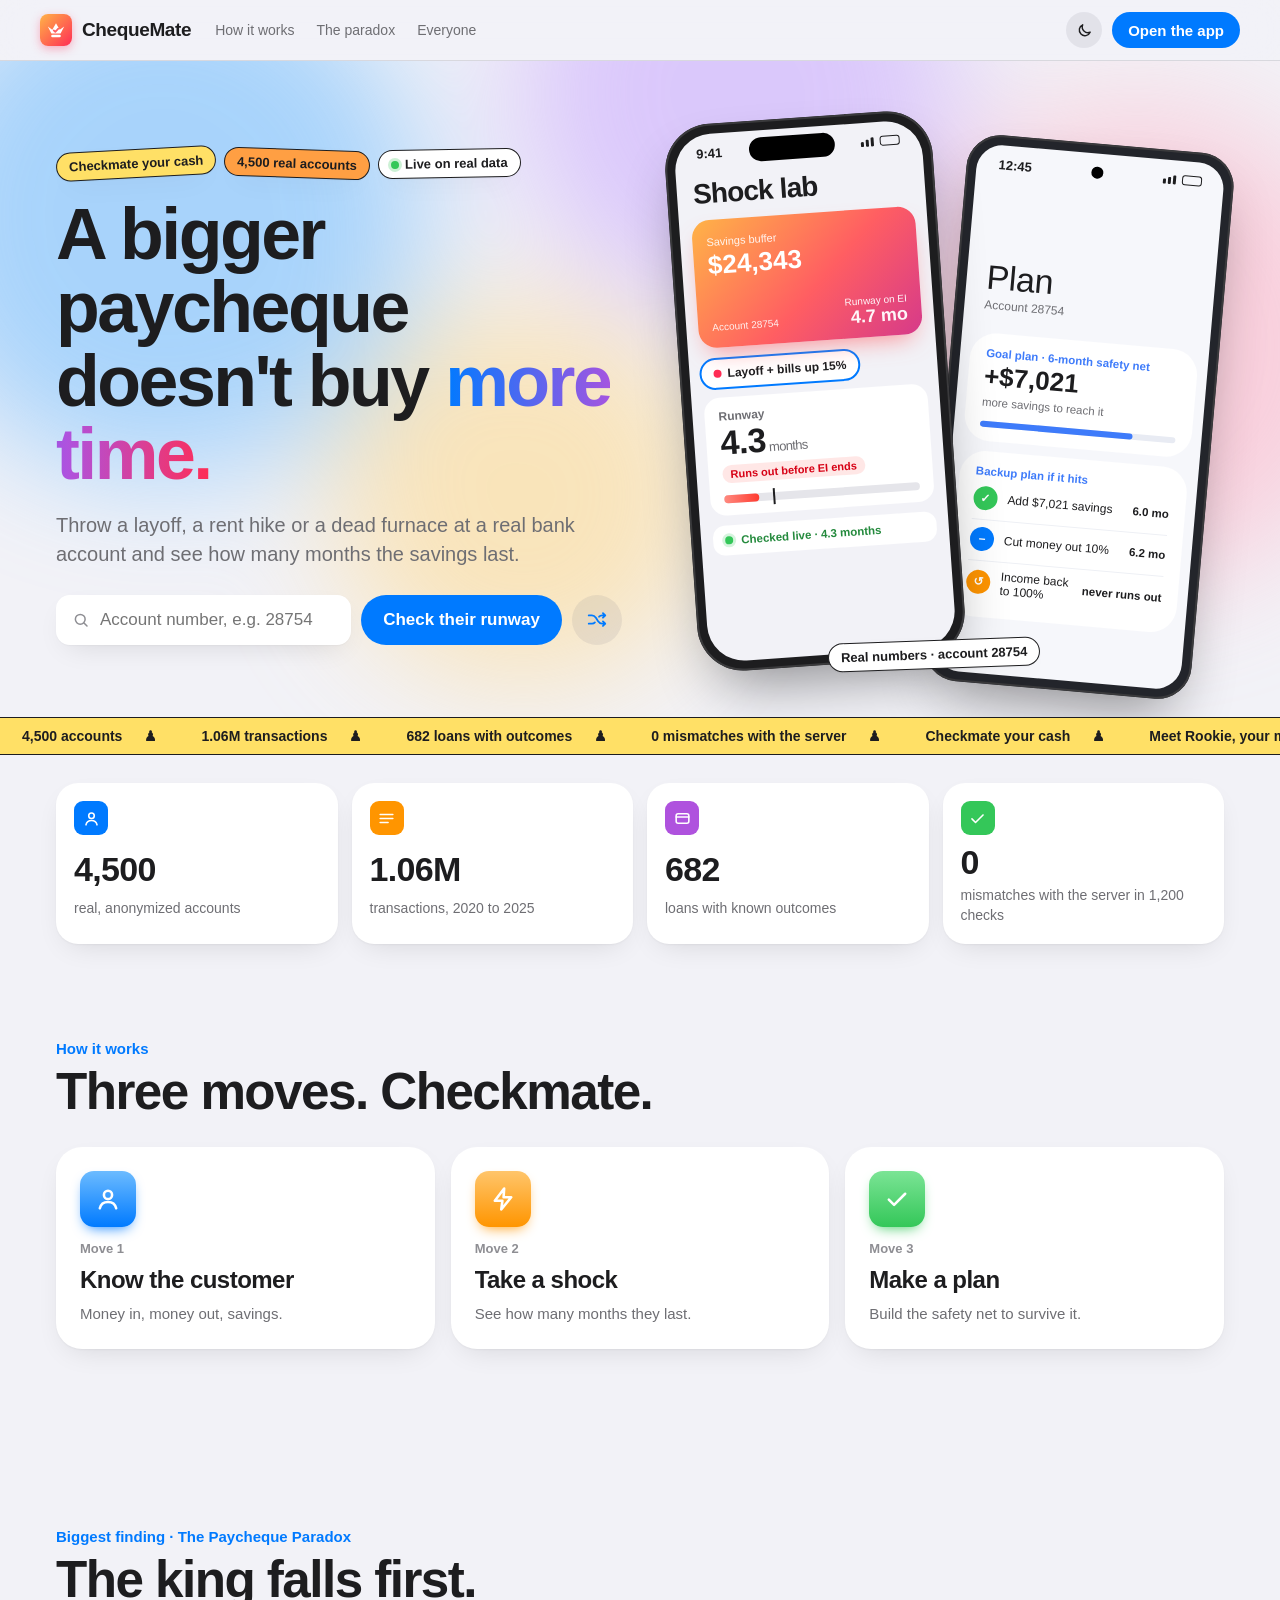
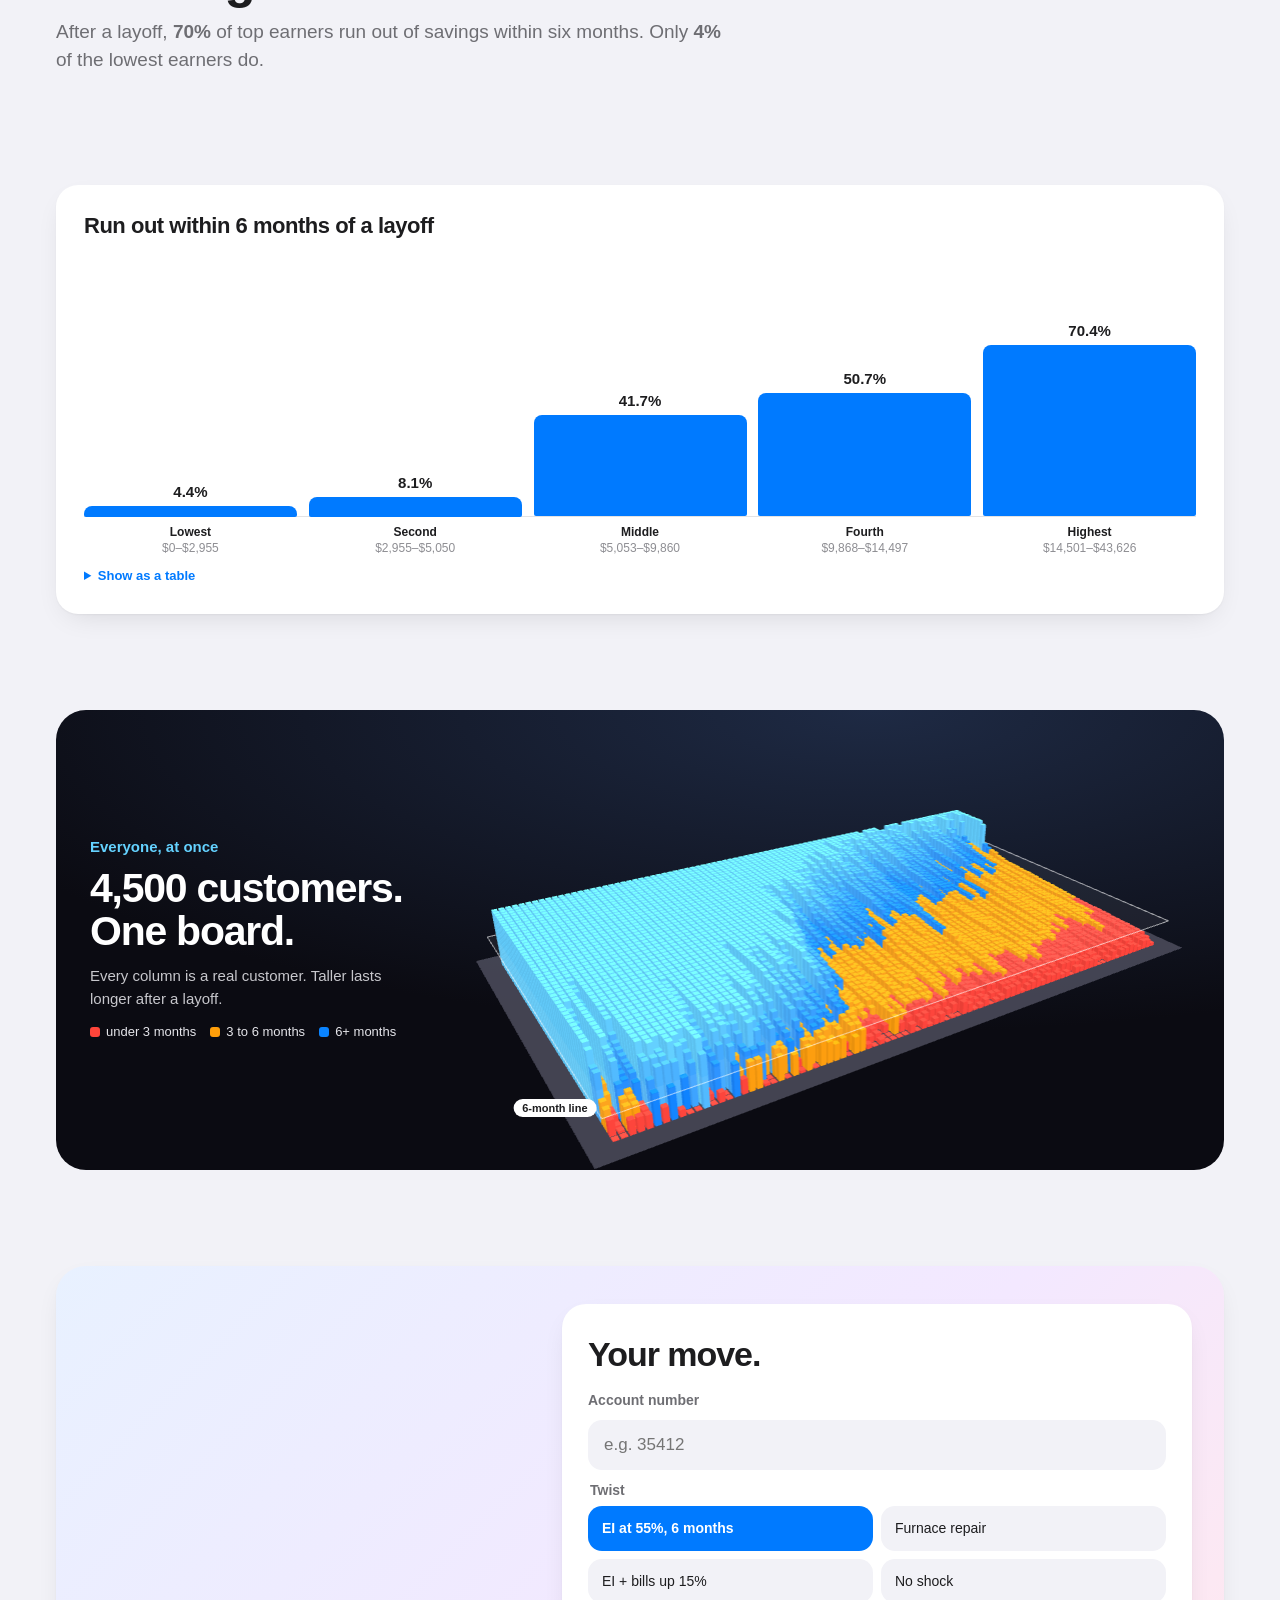
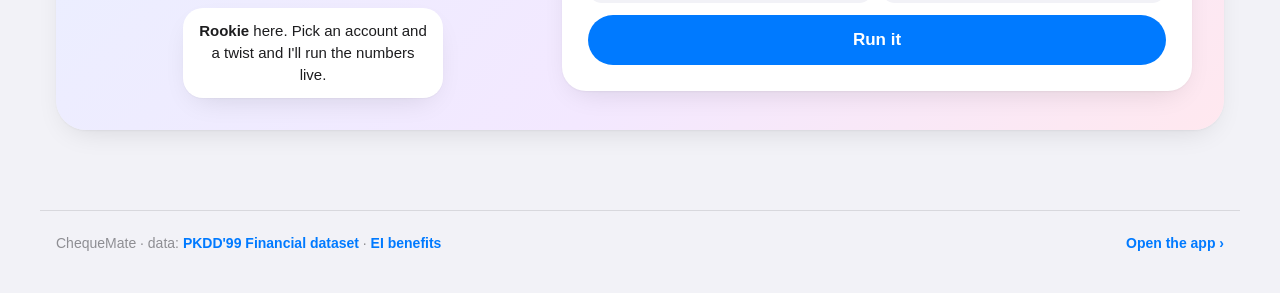
==== commit daef4c95: "Declutter UI, new coach Rookie and crown-check logo - App: hide extra charts and cards (income scatt" ====
--- a/core-app/home.html
+++ b/core-app/home.html
@@ -6,7 +6,7 @@
 <title>ChequeMate · Will the money last?</title>
 <meta name="description" content="ChequeMate reads a customer's own bank history, throws a shock at it, and shows how long their savings last, then builds the plan to get through it.">
 <meta name="theme-color" content="#F2F2F7">
-<link rel="icon" href="data:image/svg+xml,%3Csvg xmlns='http://www.w3.org/2000/svg' viewBox='0 0 32 32'%3E%3Cdefs%3E%3ClinearGradient id='g' x1='0' y1='0' x2='0' y2='1'%3E%3Cstop offset='0' stop-color='%236CBBFF'/%3E%3Cstop offset='1' stop-color='%233A2FD6'/%3E%3C/linearGradient%3E%3C/defs%3E%3Crect width='32' height='32' rx='8' fill='url(%23g)'/%3E%3Ccircle cx='16' cy='10.5' r='3.6' fill='%23fff'/%3E%3Cpath d='M12.6 25.5h6.8l-1.3-9.2h-4.2z' fill='%23fff'/%3E%3C/svg%3E">
+<link rel="icon" href="data:image/svg+xml,%3Csvg xmlns='http://www.w3.org/2000/svg' viewBox='0 0 24 24'%3E%3Cdefs%3E%3ClinearGradient id='g' x1='0' y1='0' x2='1' y2='1'%3E%3Cstop offset='0' stop-color='%23FFB347'/%3E%3Cstop offset='1' stop-color='%23FF2D55'/%3E%3C/linearGradient%3E%3C/defs%3E%3Crect width='24' height='24' rx='6' fill='url(%23g)'/%3E%3Cpath d='M3.8 8.4 7.4 15.6h9.2l3.6-7.2-4.5 3.4L12 5.2l-3.7 6.6z' fill='%23fff'/%3E%3Crect x='7.2' y='16.7' width='9.6' height='2.5' rx='1.25' fill='%23fff'/%3E%3Cpath d='M9.7 12.3l1.6 1.6 3-3.3' fill='none' stroke='%23FF5E62' stroke-width='1.7' stroke-linecap='round' stroke-linejoin='round'/%3E%3C/svg%3E">
 <link rel="stylesheet" href="assets/home.css">
 <script>(function(){var r=document.documentElement,d=matchMedia('(prefers-color-scheme: dark)').matches;try{var t=JSON.parse(localStorage.getItem('cm.theme')||'"system"');if(t==='dark')d=true;if(t==='light')d=false;}catch(e){}r.setAttribute('data-theme',d?'dark':'light');})();</script>
 </head>
@@ -14,8 +14,8 @@
 <a class="skip" href="#main">Skip to content</a>
 
 <header class="nav">
-  <a class="brand" href="./" aria-label="ChequeMate home"><span class="appicon" aria-hidden="true"><svg viewBox="0 0 24 24"><circle cx="12" cy="7.6" r="2.9"/><path d="M9.3 19.5h5.4l-1-7.2h-3.4z"/><rect x="7.6" y="19" width="8.8" height="2" rx="1"/></svg></span>ChequeMate</a>
-  <nav aria-label="Sections"><a href="#how">How it works</a><a href="#paradox">The paradox</a><a href="#field">Everyone</a><a href="#method">Method</a></nav>
+  <a class="brand" href="./" aria-label="ChequeMate home"><span class="appicon" aria-hidden="true"><svg viewBox="0 0 24 24" aria-hidden="true"><path d="M3.8 8.4 7.4 15.6h9.2l3.6-7.2-4.5 3.4L12 5.2l-3.7 6.6z" fill="#fff" stroke="none"/><rect x="7.2" y="16.7" width="9.6" height="2.5" rx="1.25" fill="#fff" stroke="none"/><path d="M9.7 12.3l1.6 1.6 3-3.3" fill="none" stroke="#FF5E62" stroke-width="1.7" stroke-linecap="round" stroke-linejoin="round"/></svg></span>ChequeMate</a>
+  <nav aria-label="Sections"><a href="#how">How it works</a><a href="#paradox">The paradox</a><a href="#field">Everyone</a></nav>
   <div class="nav-r">
     <button class="round" type="button" id="themeBtn" aria-label="Switch light or dark"><svg viewBox="0 0 24 24" aria-hidden="true"><path d="M20 14.5A8 8 0 0 1 9.5 4a8 8 0 1 0 10.5 10.5z"/></svg></button>
     <a class="pill blue" href="index.html#customer">Open the app</a>
@@ -27,18 +27,18 @@
   <div class="mesh" aria-hidden="true"><i></i><i></i><i></i><i></i></div>
   <div class="hero-in">
     <div class="hero-copy">
-      <div class="stickers" aria-label="Made at Sheridan Datathon 2026, Tangerine track">
-        <span class="sticker s1">Sheridan Datathon '26</span><span class="sticker s2">Tangerine track</span><span class="sticker s3"><i></i>Live on real data</span>
+      <div class="stickers" aria-label="Highlights">
+        <span class="sticker s1">Checkmate your cash</span><span class="sticker s2">4,500 real accounts</span><span class="sticker s3"><i></i>Live on real data</span>
       </div>
       <h1>A bigger paycheque doesn't buy <span class="grad">more time.</span></h1>
-      <p class="lede">ChequeMate reads a customer's real bank history, throws a shock at it (a layoff, a rent hike, a dead furnace) and tells you how many months the savings last. Then it builds the plan to get through.</p>
+      <p class="lede">Throw a layoff, a rent hike or a dead furnace at a real bank account and see how many months the savings last.</p>
       <form class="search" id="heroForm" autocomplete="off" role="search">
         <label class="sr" for="heroAcct">Account number</label>
         <span class="field-wrap"><svg viewBox="0 0 24 24" aria-hidden="true"><circle cx="11" cy="11" r="6.5"/><path d="m16 16 4 4"/></svg><input id="heroAcct" inputmode="numeric" pattern="[0-9]*" placeholder="Account number, e.g. 28754"></span>
         <button class="pill blue big" type="submit">Check their runway</button>
         <button class="pill ghost big sq" type="button" id="heroRandom" aria-label="Shuffle: pick a random account" title="Shuffle"><svg viewBox="0 0 24 24" aria-hidden="true"><path d="M3 7h3.5c2 0 3.2 1 4.3 2.6l2.4 3.8C14.3 15 15.5 16 17.5 16H21M3 16h3.5c1.4 0 2.4-.5 3.2-1.4M21 7h-3.5c-1.4 0-2.4.5-3.2 1.4M18.5 4.5 21 7l-2.5 2.5M18.5 13.5 21 16l-2.5 2.5"/></svg></button>
       </form>
-      <p class="hint">Any of 4,500 real, anonymized accounts. Every number comes from the account itself.</p>
+      
     </div>
 
     <div class="devices" aria-label="ChequeMate on an iPhone-style and a Galaxy-style phone, showing account 28754">
@@ -50,7 +50,7 @@
           <div class="chip on"><span class="dot" style="--c:#FF2D55"></span>Layoff + bills up 15%</div>
           <div class="res"><small>Runway</small><b>4.3<span> months</span></b><span class="bad">Runs out before EI ends</span>
             <div class="strip"><i style="--w:18%"></i><u style="left:25%"></u></div></div>
-          <div class="ok"><span></span>Server agrees · 4.3 months</div>
+          <div class="ok"><span></span>Checked live · 4.3 months</div>
         </div>
       </div>
       <div class="phone galaxy" aria-hidden="true">
@@ -68,82 +68,38 @@
       <span class="sticker float f1">Real numbers · account 28754</span>
     </div>
   </div>
-  <div class="ticker" aria-hidden="true"><div><span>4,500 accounts</span><span>1.06M transactions</span><span>682 loans with outcomes</span><span>0 mismatches vs. the judges' formula</span><span>Sheridan Datathon 2026</span><span>Tangerine track</span><span>4,500 accounts</span><span>1.06M transactions</span><span>682 loans with outcomes</span><span>0 mismatches vs. the judges' formula</span><span>Sheridan Datathon 2026</span><span>Tangerine track</span></div></div>
+  <div class="ticker" aria-hidden="true"><div><span>4,500 accounts</span><span>1.06M transactions</span><span>682 loans with outcomes</span><span>0 mismatches with the server</span><span>Checkmate your cash</span><span>Meet Rookie, your money coach</span><span>4,500 accounts</span><span>1.06M transactions</span><span>682 loans with outcomes</span><span>0 mismatches with the server</span><span>Checkmate your cash</span><span>Meet Rookie, your money coach</span></div></div>
 </section>
 
 <section class="widgets" aria-label="The data behind it">
   <div class="w"><span class="ico" style="--c:#007AFF"><svg viewBox="0 0 24 24"><circle cx="12" cy="8.5" r="3.5"/><path d="M5 20c.8-3.7 3.6-5.5 7-5.5s6.2 1.8 7 5.5"/></svg></span><b data-count="4500">4,500</b><span>real, anonymized accounts</span></div>
   <div class="w"><span class="ico" style="--c:#FF9500"><svg viewBox="0 0 24 24"><path d="M4 7h16M4 12h16M4 17h10"/></svg></span><b>1.06M</b><span>transactions, 2020 to 2025</span></div>
   <div class="w"><span class="ico" style="--c:#AF52DE"><svg viewBox="0 0 24 24"><rect x="4" y="6" width="16" height="12" rx="2.5"/><path d="M4 10h16"/></svg></span><b data-count="682">682</b><span>loans with known outcomes</span></div>
-  <div class="w"><span class="ico" style="--c:#34C759"><svg viewBox="0 0 24 24"><path d="m5 12.5 4.5 4.5L19 7.5"/></svg></span><b data-count="0">0</b><span>mismatches vs. the judges' formula in 1,200 checks</span></div>
+  <div class="w"><span class="ico" style="--c:#34C759"><svg viewBox="0 0 24 24"><path d="m5 12.5 4.5 4.5L19 7.5"/></svg></span><b data-count="0">0</b><span>mismatches with the server in 1,200 checks</span></div>
 </section>
 
 <section class="sec" id="how">
-  <header class="sec-h"><p class="kicker">How it works</p><h2>Three moves. Checkmate.</h2><p>Know the customer, take the shock, make the plan. Each one is a screen in the app.</p></header>
+  <header class="sec-h"><p class="kicker">How it works</p><h2>Three moves. Checkmate.</h2></header>
   <div class="moves">
-    <article class="move">
-      <span class="tile" style="--c1:#6CBBFF;--c2:#007AFF"><svg viewBox="0 0 24 24"><circle cx="12" cy="8.5" r="3.5"/><path d="M5 20c.8-3.7 3.6-5.5 7-5.5s6.2 1.8 7 5.5"/></svg></span>
-      <small>Move 1</small><h3>Know the customer</h3><p>Six numbers from their own monthly history.</p>
-      <ul class="defs">
-        <li><b style="--c:#007AFF">I</b>Money in<span>median / month</span></li>
-        <li><b style="--c:#FF9500">S</b>Money out<span>median / month</span></li>
-        <li><b style="--c:#AF52DE">F</b>Fixed costs<span>bills, insurance, loan</span></li>
-        <li><b style="--c:#FF2D55">H</b>Household bills<span>what rent shocks move</span></li>
-        <li><b style="--c:#34C759">B</b>Savings buffer<span>avg balance, last 6 mo</span></li>
-        <li><b style="--c:#5856D6">P</b>Loan payment<span>if still running</span></li>
-      </ul>
-    </article>
-    <article class="move">
-      <span class="tile" style="--c1:#FFC56B;--c2:#FF9500"><svg viewBox="0 0 24 24"><path d="M13 3 5 13.5h6.5L10.5 21 19 10.5h-6.5z"/></svg></span>
-      <small>Move 2</small><h3>Take a shock</h3><p>Tap a twist, then drag it bigger or smaller.</p>
-      <div class="twists">
-        <a class="twist" href="index.html?twist=ei#shock"><span class="ic" style="--c:#007AFF"><svg viewBox="0 0 24 24"><rect x="3.5" y="7.5" width="17" height="12" rx="2.5"/><path d="M9 7.5V6a2 2 0 0 1 2-2h2a2 2 0 0 1 2 2v1.5"/></svg></span><span><b>Laid off, EI at 55%</b><em>for 6 months. Do they make it?</em></span><i aria-hidden="true">›</i></a>
-        <a class="twist" href="index.html?twist=furnace#shock"><span class="ic" style="--c:#FF9500"><svg viewBox="0 0 24 24"><path d="M12 21c-3.6 0-6-2.4-6-5.6 0-3.4 3-5.4 3.6-9.4 2 1.4 3 3.2 3.2 5 1-.6 1.7-1.6 2-3 1.6 1.6 3.2 4 3.2 7.2 0 3.4-2.4 5.8-6 5.8z"/></svg></span><span><b>The furnace dies</b><em>repair costs a month of spending</em></span><i aria-hidden="true">›</i></a>
-        <a class="twist" href="index.html?twist=combo#shock"><span class="ic" style="--c:#FF2D55"><svg viewBox="0 0 24 24"><path d="M13 3 5 13.5h6.5L10.5 21 19 10.5h-6.5z"/></svg></span><span><b>Layoff + bills up 15%</b><em>in the same month</em></span><i aria-hidden="true">›</i></a>
-      </div>
-    </article>
-    <article class="move">
-      <span class="tile" style="--c1:#7BE495;--c2:#34C759"><svg viewBox="0 0 24 24"><path d="m5 12.5 4.5 4.5L19 7.5"/></svg></span>
-      <small>Move 3</small><h3>Make a plan</h3><p>Two plans, priced in the customer's own dollars.</p>
-      <div class="plans">
-        <div><b>Goal plan</b><span>The emergency fund for 3, 6, 9 or 12 months, and how far away it is.</span></div>
-        <div><b>Backup plan</b><span>If the shock hits anyway: spend less, wait for income, or draw on the fund. Compared side by side.</span></div>
-      </div>
-    </article>
-  </div>
-  <div class="formula">
-    <div><p class="kicker">The rule behind every answer</p>
-    <p class="eq">Runway = <span class="frac"><span>savings − one-off costs</span><span>money out − money in</span></span></p></div>
-    <ul><li><b>0 months</b> if one-off costs eat the savings</li><li><b>No shortfall</b> if money in still covers money out</li><li>Otherwise <b>capped at 120</b>, one decimal</li></ul>
+    <a class="move" href="index.html#customer"><span class="tile" style="--c1:#6CBBFF;--c2:#007AFF"><svg viewBox="0 0 24 24"><circle cx="12" cy="8.5" r="3.5"/><path d="M5 20c.8-3.7 3.6-5.5 7-5.5s6.2 1.8 7 5.5"/></svg></span><small>Move 1</small><h3>Know the customer</h3><p>Money in, money out, savings.</p></a>
+    <a class="move" href="index.html?twist=ei#shock"><span class="tile" style="--c1:#FFC56B;--c2:#FF9500"><svg viewBox="0 0 24 24"><path d="M13 3 5 13.5h6.5L10.5 21 19 10.5h-6.5z"/></svg></span><small>Move 2</small><h3>Take a shock</h3><p>See how many months they last.</p></a>
+    <a class="move" href="index.html#plan"><span class="tile" style="--c1:#7BE495;--c2:#34C759"><svg viewBox="0 0 24 24"><path d="m5 12.5 4.5 4.5L19 7.5"/></svg></span><small>Move 3</small><h3>Make a plan</h3><p>Build the safety net to survive it.</p></a>
   </div>
 </section>
 
 <section class="sec" id="paradox">
   <div class="paradox-head">
     <header class="sec-h"><p class="kicker">Biggest finding · The Paycheque Paradox</p><h2>The king falls first.</h2>
-      <p>On EI at 55%, <b data-stat="q5">70%</b> of the highest earners run out of savings before month six, against <b data-stat="q1">4%</b> of the lowest. Bigger savings, but losing 45% of a big income opens a gap they can't cover: <b data-stat="gap5">$7,543</b> a month, against <b data-stat="gap1">$309</b>.</p></header>
+      <p>After a layoff, <b data-stat="q5">70%</b> of top earners run out of savings within six months. Only <b data-stat="q1">4%</b> of the lowest earners do.</p></header>
     <div class="chess3d" id="chess3d" aria-hidden="true"></div>
   </div>
-  <article class="card big"><h3>Run out before month 6 on EI, by income fifth</h3><div class="chart" id="chQuint" role="img" aria-label="Share who run out before six months on EI, by income fifth"></div></article>
-  <div class="grid2">
-    <article class="card"><span class="badge" style="--c:#34C759">Validated</span><h3>Our runway predicts real loan defaults.</h3>
-      <p>The engine never saw loan outcomes. Still, borrowers with under 3 months of EI runway defaulted <b data-stat="dratio">5.5×</b> as often as those with 6 or more.</p>
-      <div class="chart" id="chDefault" role="img" aria-label="Loan default rate by months of runway on EI"></div></article>
-    <article class="card"><span class="badge" style="--c:#FF9500">One shock away</span><h3>A quarter sit right on the edge.</h3>
-      <p><b data-stat="mid">25%</b> of customers would last 3 to 6 months on EI, close enough that one repair bill decides it.</p>
-      <div class="chart" id="chHist" role="img" aria-label="How long savings last on EI, share of customers"></div></article>
-    <article class="card"><span class="badge" style="--c:#AF52DE">Surprise</span><h3>Low unemployment isn't protection.</h3>
-      <p>Prague has the lowest unemployment in the data, yet the second-highest share who fall short.</p>
-      <div class="chart" id="chRegion" role="img" aria-label="Share who run out before six months on EI, by region"></div></article>
-    <article class="card"><span class="badge" style="--c:#FF2D55">Boss rush</span><h3>The judges' three twists, on everyone.</h3>
-      <ul class="tw" id="twResults"></ul><p class="note">Same rule as the engine, over all 4,500 accounts.</p></article>
-  </div>
+  <article class="card big"><h3>Run out within 6 months of a layoff</h3><div class="chart" id="chQuint" role="img" aria-label="Share who run out before six months on EI, by income fifth"></div></article>
 </section>
 
 <section class="sec" id="field">
   <figure class="fieldcard" id="fieldBox" aria-labelledby="fieldCap">
     <div class="field-head"><p class="kicker">Everyone, at once</p><h2>4,500 customers. One board.</h2>
-      <p id="fieldCap">Each column is one real account. Height is how long its savings last if money in drops to 55%. Lower incomes on the left, higher on the right. Drag across it to see who's who.</p>
+      <p id="fieldCap">Every column is a real customer. Taller lasts longer after a layoff.</p>
       <div class="lg"><span><i style="background:#FF453A"></i>under 3 months</span><span><i style="background:#FF9F0A"></i>3 to 6 months</span><span><i style="background:#0A84FF"></i>6+ months</span></div></div>
     <div class="field-stage"><canvas id="fieldCanvas" aria-hidden="true"></canvas><div class="field-tip" id="fieldTip" hidden></div><div class="field-line" id="fieldLine" hidden>6-month line</div></div>
   </figure>
@@ -151,7 +107,7 @@
 
 <section class="sec try" id="try">
   <div class="try-in">
-    <div class="mate-wrap"><div class="mate3d" id="mate3d" aria-hidden="true"></div><p class="bubble">Pick an account and a twist. I'll run the numbers live.</p></div>
+    <div class="mate-wrap"><div class="mate3d" id="mate3d" aria-hidden="true"></div><p class="bubble"><b>Rookie</b> here. Pick an account and a twist and I'll run the numbers live.</p></div>
     <form class="try-form" id="tryForm" autocomplete="off">
       <h2>Your move.</h2>
       <label for="tryAcct">Account number</label>
@@ -168,21 +124,9 @@
   </div>
 </section>
 
-<section class="sec" id="method">
-  <header class="sec-h"><p class="kicker">Method and sources</p><h2>Built to be checked.</h2></header>
-  <div class="grid3">
-    <div class="card"><h3>Same definitions as the judges</h3><p>Medians of money in, money out and household bills from <code>monthly_summary.csv</code>; savings are the mean of the last six months' average daily balance. A random check of 300 accounts × 4 scenarios against the live server found 0 differences (<code>scripts/verify_runway.py</code>).</p></div>
-    <div class="card"><h3>Server is the source of truth</h3><p>Results are worked out on the server with exact decimals from the live database. The app shows a check on every Shock lab result, and the browser never touches the database.</p></div>
-    <div class="card"><h3>Sources</h3><ul class="src">
-      <li><a href="https://relational.fel.cvut.cz/dataset/Financial" rel="noopener">PKDD'99 Financial dataset</a>, CTU Prague</li>
-      <li><a href="https://www.canada.ca/en/services/benefits/ei/ei-regular-benefit.html" rel="noopener">EI regular benefits</a>, Government of Canada</li>
-      <li><a href="https://www150.statcan.gc.ca/t1/tbl1/en/tv.action?pid=1810000401" rel="noopener">Consumer Price Index</a>, Statistics Canada</li>
-    </ul><p class="note">Scenarios are what-ifs, not EI eligibility estimates.</p></div>
-  </div>
-</section>
 </main>
 
-<footer class="foot"><span>ChequeMate · made at Sheridan Datathon 2026 · Tangerine track</span><a href="index.html#customer">Open the app ›</a></footer>
+<footer class="foot"><span>ChequeMate · data: <a href="https://relational.fel.cvut.cz/dataset/Financial" rel="noopener">PKDD'99 Financial dataset</a> · <a href="https://www.canada.ca/en/services/benefits/ei/ei-regular-benefit.html" rel="noopener">EI benefits</a></span><a href="index.html#customer">Open the app ›</a></footer>
 <div class="tip" id="tip" role="tooltip" hidden></div>
 <script src="assets/vendor/three.min.js"></script>
 <script src="assets/mate3d.js"></script>
--- a/core-app/assets/home.css
+++ b/core-app/assets/home.css
@@ -31,8 +31,8 @@
 /* nav: translucent toolbar */
 .nav { position: sticky; top: 0; z-index: 20; display: flex; align-items: center; gap: 24px; padding: 12px max(16px, calc((100% - 1200px) / 2)); background: color-mix(in srgb, var(--bg) 72%, transparent); backdrop-filter: saturate(180%) blur(20px); -webkit-backdrop-filter: saturate(180%) blur(20px); border-bottom: .5px solid var(--line); }
 .brand { display: flex; align-items: center; gap: 10px; font: 700 19px var(--font-d); letter-spacing: -.02em; text-decoration: none; }
-.appicon { width: 32px; height: 32px; border-radius: 8px; display: grid; place-items: center; background: linear-gradient(#6CBBFF, #3A2FD6); box-shadow: 0 2px 6px rgba(58, 47, 214, .35); }
-.appicon svg { width: 20px; height: 20px; fill: #fff; stroke: none; }
+.appicon { width: 32px; height: 32px; border-radius: 8px; display: grid; place-items: center; background: linear-gradient(135deg, #FFB347, #FF2D55); box-shadow: 0 3px 10px rgba(255, 45, 85, .35); }
+.appicon svg { width: 24px; height: 24px; }
 .nav nav { display: flex; gap: 22px; } .nav nav a { text-decoration: none; font-size: 14px; color: var(--ink-2); } .nav nav a:hover { color: var(--ink); }
 .nav-r { margin-left: auto; display: flex; align-items: center; gap: 10px; }
 .round { width: 36px; height: 36px; border-radius: 18px; border: 0; background: var(--fill); color: var(--ink); display: grid; place-items: center; cursor: pointer; } .round svg { width: 17px; height: 17px; }
@@ -212,3 +212,7 @@
   .nav .pill { padding: 0 12px; font-size: 14px; }
 }
 .pill.sq { width: 50px; padding: 0; flex: none !important; } .pill.sq svg { width: 22px; height: 22px; }
+
+/* trimmed landing */
+a.move { text-decoration: none; color: inherit; transition: transform .25s, box-shadow .25s; } a.move:hover { transform: translateY(-4px); }
+.move p { margin: 0; } .foot a { color: var(--blue); }
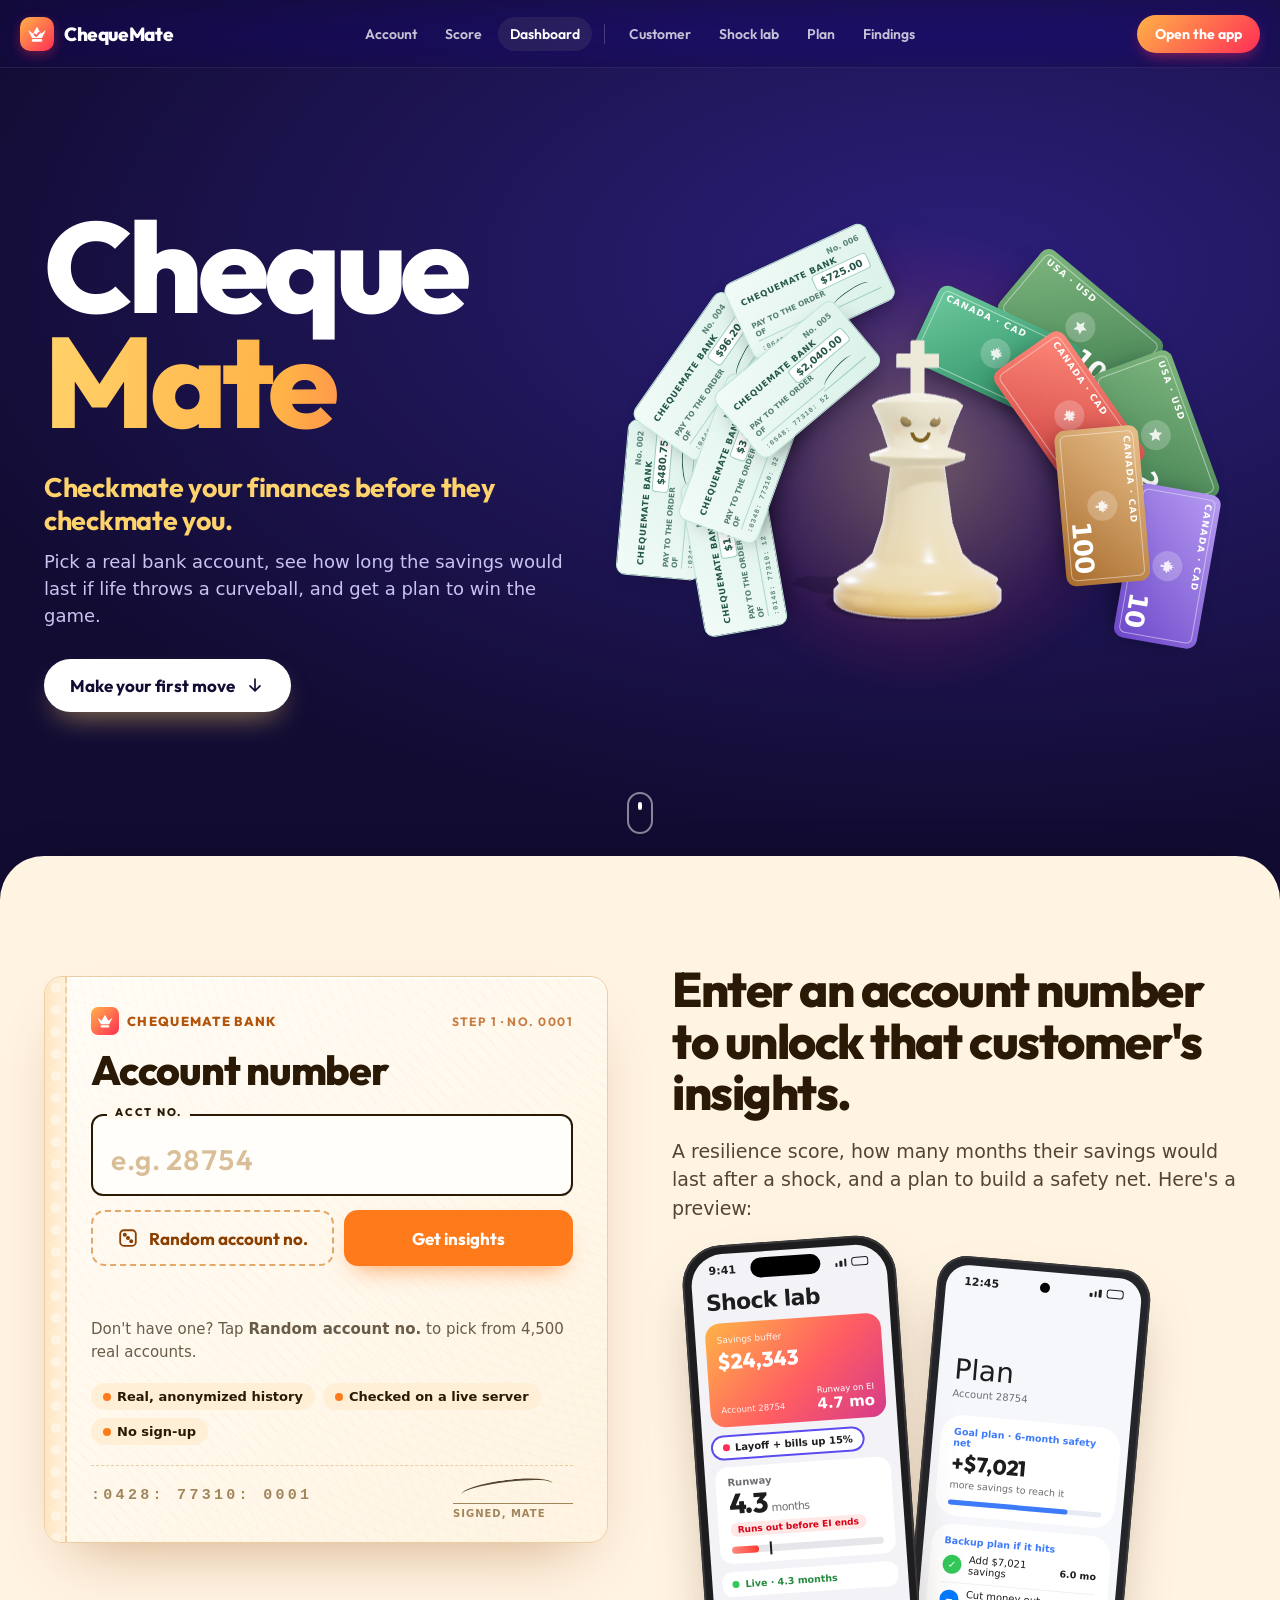
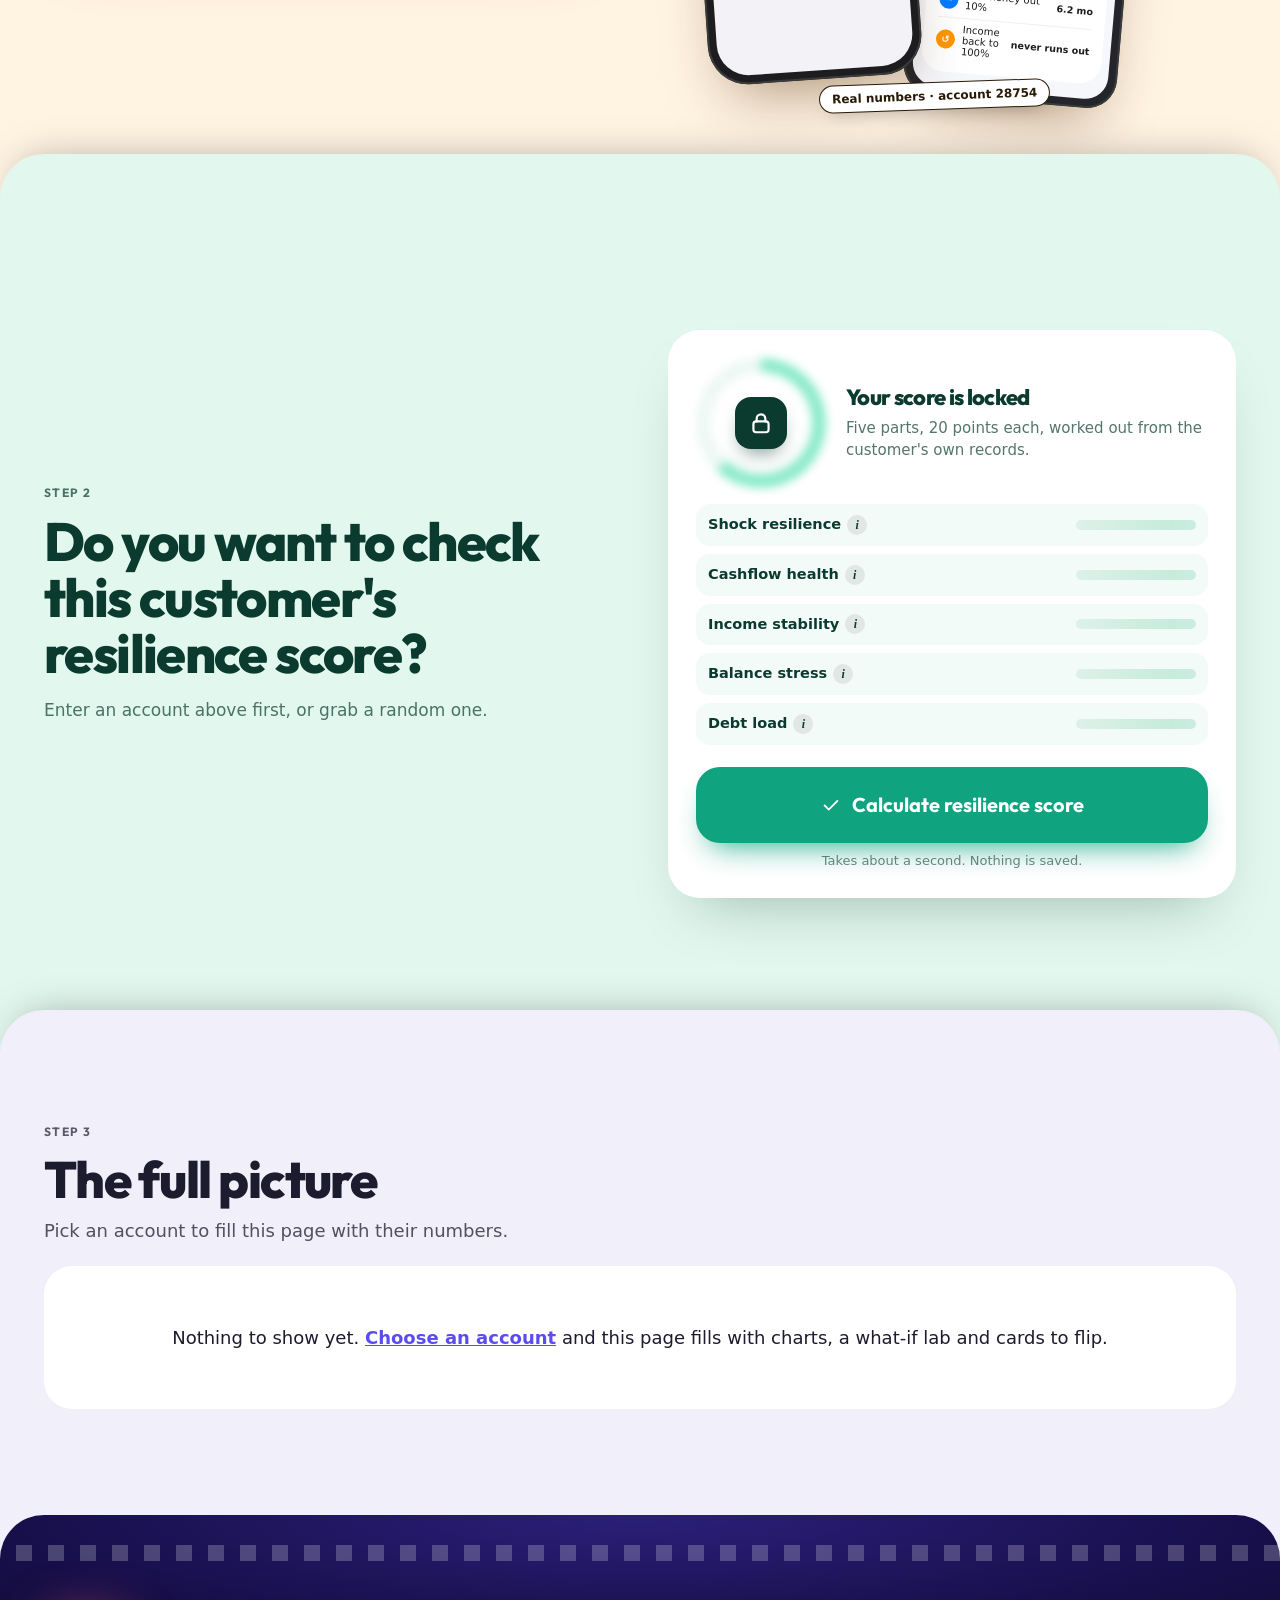
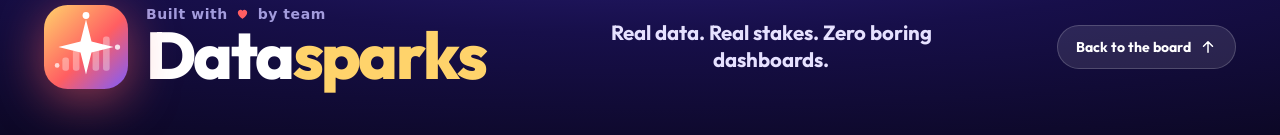
==== commit c55f1d99: "Prepare production release Co-authored-by: Copilot <223556219+Copilot@users.noreply.github.com>" ====
--- a/core-app/home.html
+++ b/core-app/home.html
@@ -3,133 +3,166 @@
 <head>
 <meta charset="utf-8">
 <meta name="viewport" content="width=device-width, initial-scale=1, viewport-fit=cover">
-<title>ChequeMate · Will the money last?</title>
-<meta name="description" content="ChequeMate reads a customer's own bank history, throws a shock at it, and shows how long their savings last, then builds the plan to get through it.">
-<meta name="theme-color" content="#F2F2F7">
+<title>ChequeMate · Checkmate your finances</title>
+<meta name="description" content="Pick a real bank account, check its resilience score, and see how long the savings last if life throws a curveball.">
 <link rel="icon" href="data:image/svg+xml,%3Csvg xmlns='http://www.w3.org/2000/svg' viewBox='0 0 24 24'%3E%3Cdefs%3E%3ClinearGradient id='g' x1='0' y1='0' x2='1' y2='1'%3E%3Cstop offset='0' stop-color='%23FFB347'/%3E%3Cstop offset='1' stop-color='%23FF2D55'/%3E%3C/linearGradient%3E%3C/defs%3E%3Crect width='24' height='24' rx='6' fill='url(%23g)'/%3E%3Cpath d='M3.8 8.4 7.4 15.6h9.2l3.6-7.2-4.5 3.4L12 5.2l-3.7 6.6z' fill='%23fff'/%3E%3Crect x='7.2' y='16.7' width='9.6' height='2.5' rx='1.25' fill='%23fff'/%3E%3Cpath d='M9.7 12.3l1.6 1.6 3-3.3' fill='none' stroke='%23FF5E62' stroke-width='1.7' stroke-linecap='round' stroke-linejoin='round'/%3E%3C/svg%3E">
-<link rel="stylesheet" href="assets/home.css">
-<script>(function(){var r=document.documentElement,d=matchMedia('(prefers-color-scheme: dark)').matches;try{var t=JSON.parse(localStorage.getItem('cm.theme')||'"system"');if(t==='dark')d=true;if(t==='light')d=false;}catch(e){}r.setAttribute('data-theme',d?'dark':'light');})();</script>
+<link rel="preconnect" href="https://fonts.googleapis.com"><link rel="preconnect" href="https://fonts.gstatic.com" crossorigin>
+<link rel="stylesheet" href="https://fonts.googleapis.com/css2?family=Outfit:wght@600;700;800&display=swap">
+<link rel="stylesheet" href="assets/home.css?v=1794143984">
 </head>
 <body>
-<a class="skip" href="#main">Skip to content</a>
+<a class="skip" href="#account">Skip to the account box</a>
 
-<header class="nav">
-  <a class="brand" href="./" aria-label="ChequeMate home"><span class="appicon" aria-hidden="true"><svg viewBox="0 0 24 24" aria-hidden="true"><path d="M3.8 8.4 7.4 15.6h9.2l3.6-7.2-4.5 3.4L12 5.2l-3.7 6.6z" fill="#fff" stroke="none"/><rect x="7.2" y="16.7" width="9.6" height="2.5" rx="1.25" fill="#fff" stroke="none"/><path d="M9.7 12.3l1.6 1.6 3-3.3" fill="none" stroke="#FF5E62" stroke-width="1.7" stroke-linecap="round" stroke-linejoin="round"/></svg></span>ChequeMate</a>
-  <nav aria-label="Sections"><a href="#how">How it works</a><a href="#paradox">The paradox</a><a href="#field">Everyone</a></nav>
-  <div class="nav-r">
-    <button class="round" type="button" id="themeBtn" aria-label="Switch light or dark"><svg viewBox="0 0 24 24" aria-hidden="true"><path d="M20 14.5A8 8 0 0 1 9.5 4a8 8 0 1 0 10.5 10.5z"/></svg></button>
-    <a class="pill blue" href="index.html#customer">Open the app</a>
-  </div>
+<header class="nav" id="nav">
+  <a class="brand" href="#top" aria-label="ChequeMate, back to top"><span class="appicon" aria-hidden="true"><svg viewBox="0 0 24 24"><path d="M3.8 8.4 7.4 15.6h9.2l3.6-7.2-4.5 3.4L12 5.2l-3.7 6.6z" fill="#fff"/><rect x="7.2" y="16.7" width="9.6" height="2.5" rx="1.25" fill="#fff"/><path d="M9.7 12.3l1.6 1.6 3-3.3" fill="none" stroke="#FF5E62" stroke-width="1.7" stroke-linecap="round" stroke-linejoin="round"/></svg></span>ChequeMate</a>
+  <nav aria-label="Main" id="navLinks">
+    <a href="#account" data-sec="account">Account</a>
+    <a href="#score" data-sec="score">Score</a>
+    <a href="#dash" data-sec="dash">Dashboard</a>
+    <span class="sep" aria-hidden="true"></span>
+    <a href="index.html#customer" data-app="customer">Customer</a>
+    <a href="index.html#shock" data-app="shock">Shock lab</a>
+    <a href="index.html#plan" data-app="plan">Plan</a>
+    <a href="index.html#paradox">Findings</a>
+  </nav>
+  <div class="nav-r"><a class="pill" href="index.html#customer" id="navApp">Open the app</a>
+  <button class="burger" type="button" id="burger" aria-label="Menu" aria-expanded="false" aria-controls="navLinks"><span></span><span></span></button></div>
 </header>
 
-<main id="main">
-<section class="hero">
-  <div class="mesh" aria-hidden="true"><i></i><i></i><i></i><i></i></div>
-  <div class="hero-in">
+<main>
+<!-- 1 · hero -->
+<section class="sec s1" id="top" aria-label="ChequeMate">
+  <div class="sec-in hero">
     <div class="hero-copy">
-      <div class="stickers" aria-label="Highlights">
-        <span class="sticker s1">Checkmate your cash</span><span class="sticker s2">4,500 real accounts</span><span class="sticker s3"><i></i>Live on real data</span>
+      <h1><span>Cheque</span><span>Mate</span></h1>
+      <p class="tag">Checkmate your finances before they checkmate you.</p>
+      <p class="sub">Pick a real bank account, see how long the savings would last if life throws a curveball, and get a plan to win the game.</p>
+      <a class="cta" href="#account">Make your first move<svg viewBox="0 0 24 24" aria-hidden="true"><path d="M12 5v14M6 13l6 6 6-6"/></svg></a>
+    </div>
+    <div class="hero-art" aria-hidden="true">
+      <div class="glow"></div>
+      <div class="fan" id="fan"></div>
+      <div class="king-slot" id="kingSlot"></div>
+    </div>
+  </div>
+  <a class="scroll-cue" href="#account" aria-label="Scroll down"><span></span></a>
+</section>
+
+<!-- 2 · account -->
+<section class="sec s2" id="account" aria-labelledby="accH">
+  <div class="sec-in split">
+    <form class="acct" id="acctForm" autocomplete="off" novalidate>
+      <span class="ck-edge" aria-hidden="true"></span>
+      <div class="ck-top"><span class="ck-bank"><svg viewBox="0 0 24 24" aria-hidden="true"><path d="M3.8 8.4 7.4 15.6h9.2l3.6-7.2-4.5 3.4L12 5.2l-3.7 6.6z" fill="currentColor" stroke="none"/><rect x="7.2" y="16.7" width="9.6" height="2.5" rx="1.25" fill="currentColor" stroke="none"/></svg>ChequeMate Bank</span><span class="ck-no">Step 1 &middot; No. 0001</span></div>
+      <label for="acct" id="accH">Account number</label>
+      <div class="ck-field" id="ckField"><span class="ck-tag">ACCT NO.</span><input id="acct" inputmode="numeric" pattern="[0-9]*" placeholder="e.g. 28754" aria-describedby="acctMsg"><span class="ck-ok" aria-hidden="true"><svg viewBox="0 0 24 24"><path d="M5 12.5 9.5 17 19 7.5"/></svg></span></div>
+      <div class="row">
+        <button class="btn ghost" type="button" id="randomBtn"><svg viewBox="0 0 24 24" aria-hidden="true"><rect x="3.5" y="3.5" width="17" height="17" rx="4"/><circle cx="8.5" cy="8.5" r="1.2" fill="currentColor"/><circle cx="15.5" cy="15.5" r="1.2" fill="currentColor"/><circle cx="12" cy="12" r="1.2" fill="currentColor"/></svg>Random account no.</button>
+        <button class="btn solid" type="submit">Get insights</button>
       </div>
-      <h1>A bigger paycheque doesn't buy <span class="grad">more time.</span></h1>
-      <p class="lede">Throw a layoff, a rent hike or a dead furnace at a real bank account and see how many months the savings last.</p>
-      <form class="search" id="heroForm" autocomplete="off" role="search">
-        <label class="sr" for="heroAcct">Account number</label>
-        <span class="field-wrap"><svg viewBox="0 0 24 24" aria-hidden="true"><circle cx="11" cy="11" r="6.5"/><path d="m16 16 4 4"/></svg><input id="heroAcct" inputmode="numeric" pattern="[0-9]*" placeholder="Account number, e.g. 28754"></span>
-        <button class="pill blue big" type="submit">Check their runway</button>
-        <button class="pill ghost big sq" type="button" id="heroRandom" aria-label="Shuffle: pick a random account" title="Shuffle"><svg viewBox="0 0 24 24" aria-hidden="true"><path d="M3 7h3.5c2 0 3.2 1 4.3 2.6l2.4 3.8C14.3 15 15.5 16 17.5 16H21M3 16h3.5c1.4 0 2.4-.5 3.2-1.4M21 7h-3.5c-1.4 0-2.4.5-3.2 1.4M18.5 4.5 21 7l-2.5 2.5M18.5 13.5 21 16l-2.5 2.5"/></svg></button>
-      </form>
-      
-    </div>
-
-    <div class="devices" aria-label="ChequeMate on an iPhone-style and a Galaxy-style phone, showing account 28754">
-      <div class="phone ios" aria-hidden="true">
-        <div class="screen">
+      <p class="msg" id="acctMsg" role="status"></p>
+      <p class="fine">Don't have one? Tap <b>Random account no.</b> to pick from 4,500 real accounts.</p>
+      <div class="acct-facts"><span><i></i>Real, anonymized history</span><span><i></i>Checked on a live server</span><span><i></i>No sign-up</span></div>
+      <div class="ck-foot" aria-hidden="true"><span class="ck-micr">:0428: 77310: 0001</span><span class="ck-sig"></span></div>
+    </form>
+    <div class="explain">
+      <h2>Enter an account number to unlock that customer's insights.</h2>
+      <p>A resilience score, how many months their savings would last after a shock, and a plan to build a safety net. Here's a preview:</p>
+      <div class="devices" aria-label="Preview of ChequeMate on an iPhone-style and a Galaxy-style phone, showing account 28754">
+        <div class="phone ios" aria-hidden="true"><div class="screen">
           <div class="sbar"><span>9:41</span><span class="island"></span><span class="sig"><i></i><i></i><i></i><b></b></span></div>
           <p class="large">Shock lab</p>
           <div class="wallet"><small>Savings buffer</small><b>$24,343</b><span>Account 28754</span><em>Runway on EI<br><strong>4.7 mo</strong></em></div>
-          <div class="chip on"><span class="dot" style="--c:#FF2D55"></span>Layoff + bills up 15%</div>
-          <div class="res"><small>Runway</small><b>4.3<span> months</span></b><span class="bad">Runs out before EI ends</span>
-            <div class="strip"><i style="--w:18%"></i><u style="left:25%"></u></div></div>
-          <div class="ok"><span></span>Checked live · 4.3 months</div>
-        </div>
-      </div>
-      <div class="phone galaxy" aria-hidden="true">
-        <div class="screen">
+          <div class="pchip"><span class="dot"></span>Layoff + bills up 15%</div>
+          <div class="res"><small>Runway</small><b>4.3<span> months</span></b><span class="bad">Runs out before EI ends</span><div class="strip"><i style="--w:18%"></i><u style="left:25%"></u></div></div>
+          <div class="okline"><span></span>Live · 4.3 months</div>
+        </div></div>
+        <div class="phone galaxy" aria-hidden="true"><div class="screen">
           <div class="sbar"><span>12:45</span><span class="hole"></span><span class="sig"><i></i><i></i><i></i><b></b></span></div>
           <div class="oneui-top"><p>Plan</p><small>Account 28754</small></div>
-          <div class="card"><small>Goal plan · 6-month safety net</small><b>+$7,021</b><span>more savings to reach it</span><div class="bar"><i style="--w:78%"></i></div></div>
-          <div class="card list"><small>Backup plan if it hits</small>
+          <div class="gcard"><small>Goal plan · 6-month safety net</small><b>+$7,021</b><span>more savings to reach it</span><div class="bar"><i style="--w:78%"></i></div></div>
+          <div class="gcard list"><small>Backup plan if it hits</small>
             <div class="row"><span class="ic" style="--c:#34C759">✓</span>Add $7,021 savings<em>6.0 mo</em></div>
             <div class="row"><span class="ic" style="--c:#007AFF">−</span>Cut money out 10%<em>6.2 mo</em></div>
-            <div class="row"><span class="ic" style="--c:#FF9500">↺</span>Income back to 100%<em>never runs out</em></div>
-          </div>
-        </div>
+            <div class="row"><span class="ic" style="--c:#FF9500">↺</span>Income back to 100%<em>never runs out</em></div></div>
+        </div></div>
+        <span class="tag-float">Real numbers · account 28754</span>
       </div>
-      <span class="sticker float f1">Real numbers · account 28754</span>
     </div>
-  </div>
-  <div class="ticker" aria-hidden="true"><div><span>4,500 accounts</span><span>1.06M transactions</span><span>682 loans with outcomes</span><span>0 mismatches with the server</span><span>Checkmate your cash</span><span>Meet Rookie, your money coach</span><span>4,500 accounts</span><span>1.06M transactions</span><span>682 loans with outcomes</span><span>0 mismatches with the server</span><span>Checkmate your cash</span><span>Meet Rookie, your money coach</span></div></div>
-</section>
-
-<section class="widgets" aria-label="The data behind it">
-  <div class="w"><span class="ico" style="--c:#007AFF"><svg viewBox="0 0 24 24"><circle cx="12" cy="8.5" r="3.5"/><path d="M5 20c.8-3.7 3.6-5.5 7-5.5s6.2 1.8 7 5.5"/></svg></span><b data-count="4500">4,500</b><span>real, anonymized accounts</span></div>
-  <div class="w"><span class="ico" style="--c:#FF9500"><svg viewBox="0 0 24 24"><path d="M4 7h16M4 12h16M4 17h10"/></svg></span><b>1.06M</b><span>transactions, 2020 to 2025</span></div>
-  <div class="w"><span class="ico" style="--c:#AF52DE"><svg viewBox="0 0 24 24"><rect x="4" y="6" width="16" height="12" rx="2.5"/><path d="M4 10h16"/></svg></span><b data-count="682">682</b><span>loans with known outcomes</span></div>
-  <div class="w"><span class="ico" style="--c:#34C759"><svg viewBox="0 0 24 24"><path d="m5 12.5 4.5 4.5L19 7.5"/></svg></span><b data-count="0">0</b><span>mismatches with the server in 1,200 checks</span></div>
-</section>
-
-<section class="sec" id="how">
-  <header class="sec-h"><p class="kicker">How it works</p><h2>Three moves. Checkmate.</h2></header>
-  <div class="moves">
-    <a class="move" href="index.html#customer"><span class="tile" style="--c1:#6CBBFF;--c2:#007AFF"><svg viewBox="0 0 24 24"><circle cx="12" cy="8.5" r="3.5"/><path d="M5 20c.8-3.7 3.6-5.5 7-5.5s6.2 1.8 7 5.5"/></svg></span><small>Move 1</small><h3>Know the customer</h3><p>Money in, money out, savings.</p></a>
-    <a class="move" href="index.html?twist=ei#shock"><span class="tile" style="--c1:#FFC56B;--c2:#FF9500"><svg viewBox="0 0 24 24"><path d="M13 3 5 13.5h6.5L10.5 21 19 10.5h-6.5z"/></svg></span><small>Move 2</small><h3>Take a shock</h3><p>See how many months they last.</p></a>
-    <a class="move" href="index.html#plan"><span class="tile" style="--c1:#7BE495;--c2:#34C759"><svg viewBox="0 0 24 24"><path d="m5 12.5 4.5 4.5L19 7.5"/></svg></span><small>Move 3</small><h3>Make a plan</h3><p>Build the safety net to survive it.</p></a>
   </div>
 </section>
 
-<section class="sec" id="paradox">
-  <div class="paradox-head">
-    <header class="sec-h"><p class="kicker">Biggest finding · The Paycheque Paradox</p><h2>The king falls first.</h2>
-      <p>After a layoff, <b data-stat="q5">70%</b> of top earners run out of savings within six months. Only <b data-stat="q1">4%</b> of the lowest earners do.</p></header>
-    <div class="chess3d" id="chess3d" aria-hidden="true"></div>
-  </div>
-  <article class="card big"><h3>Run out within 6 months of a layoff</h3><div class="chart" id="chQuint" role="img" aria-label="Share who run out before six months on EI, by income fifth"></div></article>
-</section>
-
-<section class="sec" id="field">
-  <figure class="fieldcard" id="fieldBox" aria-labelledby="fieldCap">
-    <div class="field-head"><p class="kicker">Everyone, at once</p><h2>4,500 customers. One board.</h2>
-      <p id="fieldCap">Every column is a real customer. Taller lasts longer after a layoff.</p>
-      <div class="lg"><span><i style="background:#FF453A"></i>under 3 months</span><span><i style="background:#FF9F0A"></i>3 to 6 months</span><span><i style="background:#0A84FF"></i>6+ months</span></div></div>
-    <div class="field-stage"><canvas id="fieldCanvas" aria-hidden="true"></canvas><div class="field-tip" id="fieldTip" hidden></div><div class="field-line" id="fieldLine" hidden>6-month line</div></div>
-  </figure>
-</section>
-
-<section class="sec try" id="try">
-  <div class="try-in">
-    <div class="mate-wrap"><div class="mate3d" id="mate3d" aria-hidden="true"></div><p class="bubble"><b>Rookie</b> here. Pick an account and a twist and I'll run the numbers live.</p></div>
-    <form class="try-form" id="tryForm" autocomplete="off">
-      <h2>Your move.</h2>
-      <label for="tryAcct">Account number</label>
-      <input id="tryAcct" inputmode="numeric" pattern="[0-9]*" placeholder="e.g. 35412">
-      <fieldset><legend>Twist</legend>
-        <label><input type="radio" name="tw" value="ei" checked><span>EI at 55%, 6 months</span></label>
-        <label><input type="radio" name="tw" value="furnace"><span>Furnace repair</span></label>
-        <label><input type="radio" name="tw" value="combo"><span>EI + bills up 15%</span></label>
-        <label><input type="radio" name="tw" value="none"><span>No shock</span></label>
-      </fieldset>
-      <button class="pill blue big" type="submit">Run it</button>
-      <p class="err" id="tryErr" role="alert" hidden></p>
-    </form>
+<!-- 3 · score -->
+<section class="sec s3" id="score" aria-labelledby="scoreH">
+  <div class="sec-in score-grid" id="scoreGrid">
+    <div class="q">
+      <span class="step">Step 2</span>
+      <h2 id="scoreH">Do you want to check this customer's resilience score?</h2>
+      <p class="fine" id="scoreFor">Enter an account above first, or grab a random one.</p>
+      <div class="btn-left" id="btnLeft"></div>
+    </div>
+    <div class="a" id="scoreRight">
+      <div class="teaser" id="teaser">
+        <div class="t-top"><div class="t-ring" aria-hidden="true"></div><div class="t-lock" aria-hidden="true"><span><svg viewBox="0 0 24 24" aria-hidden="true"><rect x="5" y="10.5" width="14" height="10" rx="2.5"/><path d="M8 10.5V8a4 4 0 0 1 8 0v2.5"/></svg></span></div>
+          <div><h3>Your score is locked</h3><p>Five parts, 20 points each, worked out from the customer's own records.</p></div></div>
+        <div class="t-parts"><div class="t-part"><span>Shock resilience <button type="button" class="info" data-t="Shock resilience" data-tip="How long savings would last if money in dropped to 55%, like on EI. More months earn more points." aria-label="What is Shock resilience?">i</button></span><span class="t-bar" aria-hidden="true"></span></div><div class="t-part"><span>Cashflow health <button type="button" class="info" data-t="Cashflow health" data-tip="Whether money in covers money out in a typical month." aria-label="What is Cashflow health?">i</button></span><span class="t-bar" aria-hidden="true"></span></div><div class="t-part"><span>Income stability <button type="button" class="info" data-t="Income stability" data-tip="How steady money in is from month to month. Big swings lower the score." aria-label="What is Income stability?">i</button></span><span class="t-bar" aria-hidden="true"></span></div><div class="t-part"><span>Balance stress <button type="button" class="info" data-t="Balance stress" data-tip="How often the balance dipped below zero recently. Fewer days earn more points." aria-label="What is Balance stress?">i</button></span><span class="t-bar" aria-hidden="true"></span></div><div class="t-part"><span>Debt load <button type="button" class="info" data-t="Debt load" data-tip="How big the monthly loan payment is compared with money in." aria-label="What is Debt load?">i</button></span><span class="t-bar" aria-hidden="true"></span></div></div>
+        <div class="teaser-cta" id="teaserCta">
+          <button class="btn big solid" type="button" id="calcBtn"><svg viewBox="0 0 24 24" aria-hidden="true"><path d="M5 12.5 9.5 17 19 7.5"/></svg>Calculate resilience score</button>
+          <small>Takes about a second. Nothing is saved.</small>
+        </div>
+      </div>
+      <div class="metrics" id="metrics" hidden></div>
+    </div>
   </div>
 </section>
 
+<!-- 4 · dashboard -->
+<section class="sec s4" id="dash" aria-labelledby="dashH">
+  <div class="sec-in dash">
+    <header class="dash-h"><span class="step">Step 3</span><h2 id="dashH">The full picture</h2><p id="dashSub">Pick an account to fill this page with their numbers.</p></header>
+    <div id="dashBody" class="dash-empty"><p>Nothing to show yet. <a href="#account">Choose an account</a> and this page fills with charts, a what-if lab and cards to flip.</p></div>
+  </div>
+</section>
 </main>
 
-<footer class="foot"><span>ChequeMate · data: <a href="https://relational.fel.cvut.cz/dataset/Financial" rel="noopener">PKDD'99 Financial dataset</a> · <a href="https://www.canada.ca/en/services/benefits/ei/ei-regular-benefit.html" rel="noopener">EI benefits</a></span><a href="index.html#customer">Open the app ›</a></footer>
+<footer class="foot ds-foot" id="foot">
+  <div class="ds-checker" aria-hidden="true"></div>
+  <div class="ds-sparks" id="dsSparks" aria-hidden="true"></div>
+  <div class="ds-in">
+    <div class="ds-brand">
+      <button class="ds-logo" id="dsLogo" type="button" aria-label="Datasparks logo. Press for sparks">
+        <svg viewBox="0 0 64 64" aria-hidden="true"><defs><linearGradient id="dsg" x1="0" y1="0" x2="1" y2="1"><stop offset="0" stop-color="#FFD36B"/><stop offset=".55" stop-color="#FF5E62"/><stop offset="1" stop-color="#7C5CFF"/></linearGradient></defs>
+          <rect width="64" height="64" rx="18" fill="url(#dsg)"/>
+          <g class="orb"><circle cx="32" cy="8" r="2.6" fill="#fff"/><circle cx="56" cy="32" r="2" fill="#fff" opacity=".8"/><circle cx="10" cy="46" r="1.8" fill="#fff" opacity=".7"/></g>
+          <g class="bars" fill="#fff" opacity=".35"><rect x="14" y="40" width="5" height="10" rx="2"/><rect x="22" y="34" width="5" height="16" rx="2"/><rect x="37" y="30" width="5" height="20" rx="2"/><rect x="45" y="24" width="5" height="26" rx="2"/></g>
+          <path class="star" d="M32 11 36.2 27.8 53 32 36.2 36.2 32 53 27.8 36.2 11 32 27.8 27.8Z" fill="#fff"/>
+        </svg>
+      </button>
+      <div class="ds-txt"><small>Built with <svg class="ds-heart" viewBox="0 0 24 24" aria-label="love"><path d="M12 20.5s-7.5-4.6-7.5-10.2A4.3 4.3 0 0 1 12 7.6a4.3 4.3 0 0 1 7.5 2.7c0 5.6-7.5 10.2-7.5 10.2z" fill="#FF5E62" stroke="none"/></svg> by team</small>
+        <b class="ds-name" aria-label="Datasparks"><span class="w1" aria-hidden="true"><span style="--i:0">D</span><span style="--i:1">a</span><span style="--i:2">t</span><span style="--i:3">a</span></span><span class="w2" aria-hidden="true"><span style="--i:4">s</span><span style="--i:5">p</span><span style="--i:6">a</span><span style="--i:7">r</span><span style="--i:8">k</span><span style="--i:9">s</span></span></b>
+      </div>
+    </div>
+    <p class="ds-line">Real data. Real stakes. Zero boring dashboards.</p>
+    <a class="ds-top" href="#top">Back to the board<svg viewBox="0 0 24 24" aria-hidden="true"><path d="M12 19V5M6 11l6-6 6 6"/></svg></a>
+  </div>
+</footer>
+
+<!-- the King: flies from the hero to the corner and becomes the AI coach button -->
+<div class="king-fly" id="kingFly" aria-hidden="true"><div class="kf-in" id="kingCanvas"></div></div>
+<button class="king-dock" id="kingDock" type="button" aria-label="Ask the AI coach" aria-controls="chat" aria-expanded="false"><span class="ring"></span><span class="nudge">Ask me!</span></button>
+
+<section class="chat" id="chat" role="dialog" aria-label="AI coach" hidden>
+  <header><b>Mate · your AI money coach</b><button type="button" id="chatClose" aria-label="Close">×</button></header>
+  <div class="msgs" id="msgs" aria-live="polite"></div>
+  <div class="sugg" id="sugg"></div>
+  <form id="chatForm"><input id="chatIn" placeholder="Ask about this customer…" autocomplete="off" aria-label="Your question"><button type="submit" aria-label="Send">↑</button></form>
+</section>
 <div class="tip" id="tip" role="tooltip" hidden></div>
+
 <script src="assets/vendor/three.min.js"></script>
-<script src="assets/mate3d.js"></script>
-<script src="assets/home.js"></script>
+<script src="assets/vendor/chart.umd.min.js"></script>
+<script src="assets/mate3d.js?v=1794143984"></script>
+<script src="assets/api.js?v=1794143984"></script>
+<script src="assets/home.js?v=1794143984"></script>
 </body>
 </html>
--- a/core-app/assets/home.css
+++ b/core-app/assets/home.css
@@ -1,218 +1,393 @@
-/* ChequeMate landing: the app's Apple-platform language (system type, grouped surfaces, system colours),
-   with a nod to Android One UI in the device row and a little hackathon fun. */
+/* ChequeMate landing: four screens, four colours, one king. */
 :root {
-  --bg: #F2F2F7; --surface: #FFFFFF; --surface-2: #F2F2F7; --fill: rgba(118, 118, 128, .12); --fill-2: rgba(118, 118, 128, .08);
-  --ink: #1D1D1F; --ink-2: #6E6E73; --muted: #8E8E93; --line: rgba(60, 60, 67, .14);
-  --blue: #007AFF; --green: #34C759; --orange: #FF9500; --red: #FF3B30; --pink: #FF2D55; --purple: #AF52DE; --indigo: #5856D6; --teal: #30B0C7;
-  --bar: #007AFF; --bar-2: rgba(0, 122, 255, .22); --hot: #FF3B30;
-  --shadow: 0 1px 2px rgba(0, 0, 0, .04), 0 10px 30px -12px rgba(0, 0, 0, .14);
-  --font: -apple-system, BlinkMacSystemFont, "SF Pro Text", "Inter", "Segoe UI", Roboto, "Helvetica Neue", Arial, sans-serif;
-  --font-d: -apple-system, BlinkMacSystemFont, "SF Pro Display", "Inter", "Segoe UI", Roboto, "Helvetica Neue", Arial, sans-serif;
-  --font-r: ui-rounded, "SF Pro Rounded", -apple-system, BlinkMacSystemFont, "Inter", "Segoe UI", Roboto, sans-serif;
-  color-scheme: light;
-}
-:root[data-theme="dark"] {
-  --bg: #000000; --surface: #1C1C1E; --surface-2: #2C2C2E; --fill: rgba(118, 118, 128, .24); --fill-2: rgba(118, 118, 128, .16);
-  --ink: #F5F5F7; --ink-2: #A1A1A6; --muted: #8E8E93; --line: rgba(84, 84, 88, .6);
-  --blue: #0A84FF; --green: #30D158; --orange: #FF9F0A; --red: #FF453A; --pink: #FF375F; --purple: #BF5AF2;
-  --bar: #0A84FF; --bar-2: rgba(10, 132, 255, .32); --hot: #FF453A;
-  --shadow: 0 1px 2px rgba(0, 0, 0, .5), 0 10px 30px -12px rgba(0, 0, 0, .7); color-scheme: dark;
+  --font: -apple-system, BlinkMacSystemFont, "SF Pro Display", "SF Pro Text", "SF Pro", "Samsung Sharp Sans", "SamsungOne", "Samsung Sans", system-ui, Roboto, "Segoe UI", "Helvetica Neue", Arial, sans-serif;
+  --font-r: "Outfit", "Samsung Sharp Sans", "SamsungOne", -apple-system, BlinkMacSystemFont, system-ui, Roboto, sans-serif;
+  --gold: #FFD36B; --gold-2: #F2A93B; --coral: #FF5E62; --pink: #FF2D55;
+  --s1a: #2B1F7A; --s1b: #120C33;
+  --s2: #FFF3E2; --s2-ink: #2A1A05; --s2-acc: #FF7A1A;
+  --s3: #E2F7EE; --s3-ink: #0B3B2E; --s3-acc: #0FA37F;
+  --s4: #F1EFFA; --s4-ink: #1D1B2E; --s4-acc: #5B4CF0;
+  --good: #12A150; --warn: #E08600; --crit: #E5383B;
+  --nav-h: 68px;
 }
 * { box-sizing: border-box; }
 html { scroll-behavior: smooth; } @media (prefers-reduced-motion: reduce) { html { scroll-behavior: auto; } }
-body { margin: 0; background: var(--bg); color: var(--ink); font: 400 17px/1.47 var(--font); -webkit-font-smoothing: antialiased; overflow-x: hidden; }
-a { color: inherit; } h1, h2, h3 { margin: 0; font-family: var(--font-d); letter-spacing: -.022em; }
-:focus-visible { outline: 3px solid var(--blue); outline-offset: 2px; border-radius: 6px; }
-.skip { position: absolute; left: -999px; } .skip:focus { left: 16px; top: 12px; z-index: 30; background: var(--blue); color: #fff; padding: 8px 12px; border-radius: 10px; }
-.sr { position: absolute; width: 1px; height: 1px; overflow: hidden; clip: rect(0 0 0 0); }
-.kicker { margin: 0 0 8px; font: 600 15px var(--font); color: var(--blue); }
+body { margin: 0; font: 400 17px/1.5 var(--font); color: var(--s4-ink); background: var(--s1b); -webkit-font-smoothing: antialiased; overflow-x: hidden; }
+h1, h2, h3 { margin: 0; letter-spacing: -.03em; }
+a { color: inherit; }
 svg { fill: none; stroke: currentColor; stroke-width: 2; stroke-linecap: round; stroke-linejoin: round; }
-
-/* nav: translucent toolbar */
-.nav { position: sticky; top: 0; z-index: 20; display: flex; align-items: center; gap: 24px; padding: 12px max(16px, calc((100% - 1200px) / 2)); background: color-mix(in srgb, var(--bg) 72%, transparent); backdrop-filter: saturate(180%) blur(20px); -webkit-backdrop-filter: saturate(180%) blur(20px); border-bottom: .5px solid var(--line); }
-.brand { display: flex; align-items: center; gap: 10px; font: 700 19px var(--font-d); letter-spacing: -.02em; text-decoration: none; }
-.appicon { width: 32px; height: 32px; border-radius: 8px; display: grid; place-items: center; background: linear-gradient(135deg, #FFB347, #FF2D55); box-shadow: 0 3px 10px rgba(255, 45, 85, .35); }
-.appicon svg { width: 24px; height: 24px; }
-.nav nav { display: flex; gap: 22px; } .nav nav a { text-decoration: none; font-size: 14px; color: var(--ink-2); } .nav nav a:hover { color: var(--ink); }
-.nav-r { margin-left: auto; display: flex; align-items: center; gap: 10px; }
-.round { width: 36px; height: 36px; border-radius: 18px; border: 0; background: var(--fill); color: var(--ink); display: grid; place-items: center; cursor: pointer; } .round svg { width: 17px; height: 17px; }
-.pill { display: inline-flex; align-items: center; justify-content: center; gap: 8px; height: 36px; padding: 0 16px; border-radius: 18px; border: 0; font: 600 15px var(--font); text-decoration: none; cursor: pointer; white-space: nowrap; transition: transform .15s, filter .2s, background .2s; }
-.pill:active { transform: scale(.96); } .pill.blue { background: var(--blue); color: #fff; } .pill.blue:hover { filter: brightness(1.08); }
-.pill.ghost { background: var(--fill); color: var(--blue); } .pill.ghost svg { width: 18px; height: 18px; }
-.pill.big { height: 50px; padding: 0 22px; border-radius: 25px; font-size: 17px; }
-
-/* hero */
-.hero { position: relative; overflow: hidden; }
-.mesh { position: absolute; inset: -20% -10% 0; z-index: 0; pointer-events: none; filter: blur(60px); opacity: .55; }
-.mesh i { position: absolute; border-radius: 50%; }
-.mesh i:nth-child(1) { width: 520px; height: 520px; left: 2%; top: 4%; background: #6CBBFF; }
-.mesh i:nth-child(2) { width: 440px; height: 440px; left: 42%; top: -6%; background: #C8A6FF; }
-.mesh i:nth-child(3) { width: 480px; height: 480px; right: 2%; top: 22%; background: #FFB3C7; }
-.mesh i:nth-child(4) { width: 380px; height: 380px; left: 30%; top: 46%; background: #FFD98A; }
-:root[data-theme="dark"] .mesh { opacity: .28; }
-@media (prefers-reduced-motion: no-preference) { .mesh i { animation: drift 18s ease-in-out infinite alternate; } .mesh i:nth-child(2) { animation-duration: 22s; } .mesh i:nth-child(3) { animation-duration: 26s; } }
-@keyframes drift { to { transform: translate(40px, 30px) scale(1.08); } }
-.hero-in { position: relative; z-index: 1; max-width: 1200px; margin: 0 auto; padding: 56px 16px 40px; display: grid; grid-template-columns: minmax(0, 6fr) minmax(0, 6fr); gap: 36px; align-items: center; }
-.hero h1 { font-size: clamp(42px, 5.6vw, 76px); line-height: 1.02; font-weight: 800; letter-spacing: -.035em; }
-.grad { background: linear-gradient(90deg, #007AFF, #AF52DE 55%, #FF2D55); -webkit-background-clip: text; background-clip: text; color: transparent; }
-.lede { margin: 20px 0 26px; font-size: 20px; line-height: 1.45; color: var(--ink-2); max-width: 32em; }
-.stickers { display: flex; flex-wrap: wrap; gap: 8px; margin-bottom: 20px; }
-.sticker { display: inline-flex; align-items: center; gap: 6px; padding: 6px 12px; border-radius: 999px; font: 700 13px var(--font-r); background: var(--surface); box-shadow: var(--shadow); border: 1.5px solid var(--ink); }
-.sticker.s1 { transform: rotate(-3deg); background: #FFE066; color: #1D1D1F; } .sticker.s2 { transform: rotate(2deg); background: #FF9F43; color: #1D1D1F; } .sticker.s3 { transform: rotate(-1deg); }
-.sticker.s3 i { width: 8px; height: 8px; border-radius: 4px; background: var(--green); box-shadow: 0 0 0 3px rgba(52, 199, 89, .25); }
-.search { display: flex; gap: 10px; flex-wrap: wrap; max-width: 620px; }
-.field-wrap { flex: 1 1 260px; display: flex; align-items: center; gap: 8px; height: 50px; padding: 0 16px; border-radius: 14px; background: var(--surface); box-shadow: var(--shadow); }
-.field-wrap svg { width: 18px; height: 18px; color: var(--muted); flex: none; }
-.field-wrap input { flex: 1; min-width: 0; border: 0; background: none; color: var(--ink); font: 400 17px var(--font); outline: none; } .field-wrap:focus-within { box-shadow: 0 0 0 3px rgba(0, 122, 255, .35); }
-.field-wrap input[aria-invalid="true"] { color: var(--red); }
-.hint { margin: 12px 0 0; font-size: 14px; color: var(--muted); }
-
-/* devices */
-.devices { position: relative; height: 560px; }
-.phone { position: absolute; width: 268px; height: 548px; padding: 10px; background: #1D1D1F; box-shadow: 0 30px 60px -20px rgba(0, 0, 0, .45), inset 0 0 0 2px #3A3A3C; }
-.phone .screen { position: relative; width: 100%; height: 100%; overflow: hidden; background: #F2F2F7; color: #1D1D1F; font-family: var(--font); }
-.phone.ios { left: 4%; top: 0; border-radius: 46px; transform: rotate(-4deg); z-index: 2; } .phone.ios .screen { border-radius: 37px; }
-.phone.galaxy { right: 2%; top: 26px; border-radius: 34px; transform: rotate(5deg); background: #23252B; } .phone.galaxy .screen { border-radius: 26px; background: #F6F7FB; }
+:focus-visible { outline: 3px solid var(--gold); outline-offset: 3px; border-radius: 8px; }
+.skip { position: absolute; left: -999px; } .skip:focus { left: 16px; top: 12px; z-index: 60; background: #fff; color: #000; padding: 8px 12px; border-radius: 10px; }
+.step { display: inline-block; font: 700 12px var(--font); letter-spacing: .12em; text-transform: uppercase; opacity: .7; margin-bottom: 14px; }
+
+/* ---------- top navigation ---------- */
+.nav { position: fixed; inset: 0 0 auto; z-index: 40; height: var(--nav-h); display: flex; align-items: center; gap: 22px; padding: 0 max(20px, calc((100% - 1240px) / 2));
+  background: rgba(255, 255, 255, .72); backdrop-filter: saturate(180%) blur(18px); -webkit-backdrop-filter: saturate(180%) blur(18px); border-bottom: 1px solid rgba(0, 0, 0, .06); color: #1D1B2E; transition: background .35s, color .35s, border-color .35s; }
+.nav.dark { background: rgba(18, 12, 51, .45); color: #fff; border-color: rgba(255, 255, 255, .08); }
+.brand { display: flex; align-items: center; gap: 10px; font: 800 19px var(--font); letter-spacing: -.02em; text-decoration: none; }
+.appicon { width: 34px; height: 34px; border-radius: 10px; display: grid; place-items: center; background: linear-gradient(135deg, #FFB347, #FF2D55); box-shadow: 0 4px 12px rgba(255, 45, 85, .35); }
+.appicon svg { width: 26px; height: 26px; stroke: none; }
+.nav nav { display: flex; align-items: center; gap: 4px; margin-left: 8px; }
+.nav nav a { padding: 8px 12px; border-radius: 999px; font: 600 14px var(--font); text-decoration: none; opacity: .75; transition: opacity .2s, background .2s; }
+.nav nav a:hover { opacity: 1; background: rgba(127, 127, 127, .12); }
+.nav nav a.on { opacity: 1; background: rgba(127, 127, 127, .16); }
+.nav .sep { width: 1px; height: 20px; background: currentColor; opacity: .2; margin: 0 8px; }
+.nav .pill { margin-left: auto; padding: 10px 18px; border-radius: 999px; background: linear-gradient(135deg, #FFB347, #FF2D55); color: #fff; font: 700 14px var(--font); text-decoration: none; box-shadow: 0 6px 16px -6px rgba(255, 45, 85, .7); transition: transform .15s; white-space: nowrap; }
+.nav .pill:hover { transform: translateY(-1px); } .nav .pill:active { transform: scale(.97); }
+.burger { display: none; margin-left: 8px; width: 40px; height: 40px; border: 0; border-radius: 12px; background: rgba(127, 127, 127, .14); color: inherit; cursor: pointer; place-items: center; align-content: center; gap: 5px; padding: 0 10px; }
+.burger span { display: block; height: 2px; width: 20px; background: currentColor; border-radius: 2px; }
+
+/* ---------- sections ---------- */
+.sec { position: relative; min-height: 100vh; min-height: 100svh; display: flex; align-items: center; padding: calc(var(--nav-h) + 40px) 0 88px; }
+.sec + .sec { margin-top: -44px; border-radius: 44px 44px 0 0; box-shadow: 0 -12px 40px -20px rgba(0, 0, 0, .35); }
+.sec-in { width: 100%; max-width: 1240px; margin: 0 auto; padding: 0 24px; }
+.s1 { background: radial-gradient(120% 90% at 75% 30%, var(--s1a) 0%, var(--s1b) 70%); color: #fff; overflow: hidden; }
+.s2 { background: var(--s2); color: var(--s2-ink); z-index: 1; }
+.s3 { background: var(--s3); color: var(--s3-ink); z-index: 2; }
+.s4 { background: var(--s4); color: var(--s4-ink); z-index: 3; align-items: flex-start; }
+.foot { position: relative; z-index: 4; display: flex; justify-content: space-between; gap: 16px; flex-wrap: wrap; padding: 28px max(24px, calc((100% - 1240px) / 2)) 36px; background: #120C33; color: #B9B3E6; font-size: 13px; }
+.foot a { color: #fff; }
+
+/* ---------- 1 · hero ---------- */
+.hero { display: grid; grid-template-columns: minmax(0, 5fr) minmax(0, 6fr); gap: 24px; align-items: center; }
+.hero h1 { display: grid; font: 800 clamp(64px, 10vw, 148px)/.88 var(--font); letter-spacing: -.055em; }
+.hero h1 span:first-child { color: #fff; }
+.hero h1 span:last-child { background: linear-gradient(100deg, var(--gold) 0%, #FFB347 45%, var(--pink) 100%); -webkit-background-clip: text; background-clip: text; color: transparent; padding-bottom: .06em; }
+.tag { margin: 22px 0 10px; font: 700 clamp(20px, 2.1vw, 28px)/1.25 var(--font); color: var(--gold); letter-spacing: -.01em; }
+.sub { margin: 0 0 30px; max-width: 30em; font-size: 18px; color: #C9C3F2; }
+.cta { display: inline-flex; align-items: center; gap: 10px; padding: 16px 26px; border-radius: 999px; background: #fff; color: #120C33; font: 700 17px var(--font); text-decoration: none; box-shadow: 0 14px 30px -12px rgba(255, 211, 107, .6); transition: transform .2s; }
+.cta:hover { transform: translateY(-2px); } .cta svg { width: 20px; height: 20px; }
+@media (prefers-reduced-motion: no-preference) { .cta svg { animation: nudgeDown 1.8s ease-in-out infinite; } }
+@keyframes nudgeDown { 50% { transform: translateY(4px); } }
+.hero-art { position: relative; aspect-ratio: 1; width: 100%; max-width: 620px; justify-self: center; }
+.glow { position: absolute; inset: 12%; border-radius: 50%; background: radial-gradient(circle, rgba(255, 211, 107, .35), rgba(255, 45, 85, .08) 55%, transparent 70%); filter: blur(10px); }
+.king-slot { position: absolute; left: 50%; top: 50%; width: 64%; aspect-ratio: 1; transform: translate(-50%, -46%); }
+.fan { position: absolute; left: 50%; top: 60%; width: 0; height: 0; --spread: 0; }
+@media (prefers-reduced-motion: no-preference) { .fan { animation: sway 7s ease-in-out infinite; } }
+@keyframes sway { 50% { rotate: 2deg; } }
+.note { position: absolute; left: -78px; top: -42px; width: 156px; height: 84px; border-radius: 10px; transform-origin: 50% 50%;
+  transform: rotate(calc(var(--a) * var(--spread))) translateY(calc(var(--r) * -1 * var(--spread))) scale(calc(.55 + .45 * var(--spread)));
+  opacity: var(--spread); box-shadow: 0 10px 24px -10px rgba(0, 0, 0, .55); transition: transform .9s cubic-bezier(.2, 1.3, .3, 1) var(--d), opacity .5s var(--d); font-family: var(--font); overflow: hidden; }
+.fan.live .note { transition: none; }
+.cheque { background: linear-gradient(135deg, #F2FBF7, #D9F1E8); color: #24564A; border: 1px solid #BFE5D6; padding: 8px 10px; }
+.cheque .bk { font: 800 8.5px var(--font); letter-spacing: .08em; text-transform: uppercase; } .cheque .no { position: absolute; right: 10px; top: 8px; font: 600 8px var(--font); opacity: .7; }
+.cheque .pay { margin-top: 10px; font: 600 7.5px var(--font); text-transform: uppercase; opacity: .75; border-bottom: 1px solid #9CCFBE; padding-bottom: 2px; width: 62%; }
+.cheque .amt { position: absolute; right: 10px; top: 28px; padding: 2px 6px; border: 1px solid #9CCFBE; border-radius: 4px; font: 800 10px var(--font); background: #fff; }
+.cheque .sig { position: absolute; right: 10px; bottom: 14px; width: 54px; height: 10px; border-bottom: 1px solid #9CCFBE; }
+.cheque .sig::before { content: ""; position: absolute; left: 4px; bottom: 2px; width: 40px; height: 8px; border-radius: 50%; border-top: 1.5px solid #24564A; transform: rotate(-8deg); }
+.cheque .micr { position: absolute; left: 10px; bottom: 5px; font: 600 7px ui-monospace, Menlo, monospace; letter-spacing: .12em; opacity: .7; }
+.bill { color: #fff; padding: 7px 10px; display: grid; }
+.bill::before { content: ""; position: absolute; inset: 5px; border: 1px solid rgba(255, 255, 255, .45); border-radius: 6px; }
+.bill .cur { font: 800 9px var(--font); letter-spacing: .14em; } .bill .val { position: absolute; right: 12px; bottom: 6px; font: 800 26px/1 var(--font); letter-spacing: -.03em; }
+.bill .seal { position: absolute; left: 50%; top: 50%; width: 30px; height: 30px; margin: -15px 0 0 -15px; border-radius: 50%; background: rgba(255, 255, 255, .22); display: grid; place-items: center; }
+.bill .seal svg { width: 18px; height: 18px; fill: rgba(255, 255, 255, .85); stroke: none; }
+.bill.usd { background: linear-gradient(135deg, #7FB77E, #3E7B4F); } .bill.c20 { background: linear-gradient(135deg, #6FCB9F, #23855B); }
+.bill.c50 { background: linear-gradient(135deg, #FF8A7A, #C83B3B); } .bill.c100 { background: linear-gradient(135deg, #E8C08B, #A86B2C); } .bill.c10 { background: linear-gradient(135deg, #B79CF2, #6C47C9); }
+.scroll-cue { position: absolute; left: 50%; bottom: 66px; width: 26px; height: 42px; margin-left: -13px; border: 2px solid rgba(255, 255, 255, .5); border-radius: 14px; }
+.scroll-cue span { position: absolute; left: 50%; top: 8px; width: 4px; height: 8px; margin-left: -2px; border-radius: 2px; background: #fff; }
+@media (prefers-reduced-motion: no-preference) { .scroll-cue span { animation: wheel 1.6s ease-in-out infinite; } }
+@keyframes wheel { 60% { transform: translateY(12px); opacity: 0; } 100% { opacity: 0; } }
+
+/* the flying king + dock */
+.king-fly { position: fixed; left: 0; top: 0; z-index: 35; pointer-events: none; transform-origin: 0 0; will-change: transform; }
+.kf-in { position: absolute; inset: 0; }
+.kf-in canvas { position: absolute; inset: 0; width: 100% !important; height: 100% !important; }
+.king-dock { position: fixed; right: 24px; bottom: 24px; z-index: 34; width: 76px; height: 76px; border-radius: 50%; border: 0; cursor: pointer; padding: 0;
+  background: radial-gradient(circle at 50% 35%, #fff, #FFF1D6); box-shadow: 0 12px 30px -8px rgba(255, 45, 85, .55), inset 0 0 0 3px #fff;
+  opacity: 0; transform: scale(.6); pointer-events: none; transition: opacity .3s, transform .4s cubic-bezier(.2, 1.4, .3, 1); }
+.king-dock.on { opacity: 1; transform: scale(1); pointer-events: auto; }
+.king-dock .ring { position: absolute; inset: -4px; border-radius: 50%; background: conic-gradient(from 0deg, #FFB347, #FF2D55, #FFB347); -webkit-mask: radial-gradient(circle, transparent 37px, #000 38px); mask: radial-gradient(circle, transparent 37px, #000 38px); }
+@media (prefers-reduced-motion: no-preference) { .king-dock .ring { animation: spin 6s linear infinite; } }
+@keyframes spin { to { transform: rotate(360deg); } }
+.king-dock .nudge { position: absolute; right: 86px; top: 50%; transform: translateY(-50%) scale(.8); white-space: nowrap; padding: 7px 12px; border-radius: 999px; background: #1D1B2E; color: #fff; font: 700 13px var(--font); opacity: 0; transition: opacity .3s, transform .3s; pointer-events: none; }
+.king-dock.say .nudge { opacity: 1; transform: translateY(-50%) scale(1); }
+
+/* ---------- 2 · account ---------- */
+.split { display: grid; grid-template-columns: minmax(0, 1fr) minmax(0, 1fr); gap: 64px; align-items: center; }
+.acct { display: grid; gap: 16px; padding: 40px; border-radius: 32px; background: #fff; box-shadow: 0 30px 60px -30px rgba(120, 60, 0, .35); }
+.acct label { font: 800 clamp(30px, 3.4vw, 44px)/1.05 var(--font); letter-spacing: -.03em; }
+.acct input { width: 100%; height: 84px; padding: 0 24px; border-radius: 22px; border: 2px solid #F3DEC2; background: #FFFBF5; color: var(--s2-ink); font: 700 40px var(--font); letter-spacing: .04em; outline: none; transition: border-color .2s, box-shadow .2s; }
+.acct input::placeholder { color: #D9C2A3; font-weight: 600; letter-spacing: 0; }
+.acct input:focus { border-color: var(--s2-acc); box-shadow: 0 0 0 5px rgba(255, 122, 26, .18); }
+.acct input[aria-invalid="true"] { border-color: var(--crit); }
+.acct .row { display: flex; gap: 10px; flex-wrap: wrap; }
+.btn { display: inline-flex; align-items: center; justify-content: center; gap: 10px; height: 56px; padding: 0 24px; border-radius: 18px; border: 0; cursor: pointer; font: 700 17px var(--font); transition: transform .15s, box-shadow .2s, background .2s, filter .2s; }
+.btn:active { transform: scale(.97); } .btn svg { width: 22px; height: 22px; }
+.s2 .btn.solid { flex: 1; background: var(--s2-acc); color: #fff; box-shadow: 0 12px 24px -12px rgba(255, 122, 26, .8); } .s2 .btn.solid:hover { filter: brightness(1.05); }
+.s2 .btn.ghost { background: #FFEBD2; color: var(--s2-ink); } .s2 .btn.ghost:hover { background: #FFE0BC; }
+.btn.spin svg { animation: dice .5s cubic-bezier(.2, .8, .2, 1); } @keyframes dice { to { transform: rotate(360deg) scale(1.1); } }
+.msg { margin: 0; min-height: 24px; font-size: 15px; font-weight: 600; } .msg.ok { color: var(--good); } .msg.err { color: var(--crit); }
+.msg.wait::before { content: ""; display: inline-block; width: 12px; height: 12px; margin-right: 8px; border-radius: 50%; border: 2px solid currentColor; border-right-color: transparent; vertical-align: -1px; animation: spin .7s linear infinite; }
+.explain h2 { font: 800 clamp(32px, 3.8vw, 52px)/1.06 var(--font); }
+.explain > p { margin: 18px 0 10px; font-size: 19px; opacity: .8; }
+.gets { list-style: none; margin: 0 0 20px; padding: 0; display: grid; gap: 10px; }
+.gets li { display: flex; align-items: center; gap: 12px; font-size: 18px; }
+.gets li::before { content: ""; width: 28px; height: 28px; flex: none; border-radius: 9px; background: var(--s2-acc) url("data:image/svg+xml,%3Csvg xmlns='http://www.w3.org/2000/svg' viewBox='0 0 24 24' fill='none' stroke='white' stroke-width='3' stroke-linecap='round' stroke-linejoin='round'%3E%3Cpath d='M5 12.5 9.5 17 19 7.5'/%3E%3C/svg%3E") center / 16px no-repeat; }
+.fine { font-size: 15px; opacity: .7; margin: 0; }
+
+/* ---------- 3 · score ---------- */
+.score-grid { display: grid; grid-template-columns: minmax(0, 1fr) minmax(0, 1fr); gap: 56px; align-items: center; }
+.score-grid h2 { font: 800 clamp(34px, 4.2vw, 58px)/1.04 var(--font); }
+.score-grid .fine { margin-top: 16px; font-size: 17px; }
+.score-grid .a { display: grid; justify-items: center; }
+.s3 .btn.solid { background: var(--s3-acc); color: #fff; box-shadow: 0 16px 30px -14px rgba(15, 163, 127, .9); }
+.s3 .btn.solid:hover { filter: brightness(1.06); }
+.btn.big { height: 76px; padding: 0 34px; border-radius: 24px; font-size: 20px; }
+@media (prefers-reduced-motion: no-preference) { #calcBtn:not(.moved) { animation: breathe 2.6s ease-in-out infinite; } }
+@keyframes breathe { 50% { box-shadow: 0 0 0 14px rgba(15, 163, 127, .12), 0 16px 30px -14px rgba(15, 163, 127, .9); } }
+.btn-left { margin-top: 26px; }
+.btn.shake { animation: shake .45s !important; } @keyframes shake { 20%, 60% { transform: translateX(-8px); } 40%, 80% { transform: translateX(8px); } }
+.metrics { width: 100%; padding: 30px; border-radius: 32px; background: #fff; box-shadow: 0 30px 60px -30px rgba(11, 59, 46, .35); display: grid; gap: 18px; animation: rise .6s cubic-bezier(.2, .8, .2, 1) both; }
+@keyframes rise { from { opacity: 0; transform: translateY(20px) scale(.98); } }
+.m-top { display: grid; grid-template-columns: 150px 1fr; gap: 22px; align-items: center; }
+.ring-big { position: relative; width: 150px; height: 150px; }
+.ring-big svg { width: 100%; height: 100%; } .ring-big .bg { stroke: #DDF1E9; stroke-width: 14; } .ring-big .fg { stroke: url(#rg); stroke-width: 14; transition: stroke-dashoffset 1.4s cubic-bezier(.2, .8, .2, 1); }
+.ring-big b { position: absolute; inset: 0; display: grid; place-content: center; text-align: center; font: 800 36px/1 var(--font); letter-spacing: -.03em; }
+.ring-big b small { display: block; font-size: 12px; font-weight: 600; opacity: .6; letter-spacing: 0; margin-top: 4px; }
+.m-top h3 { font: 800 24px/1.15 var(--font); } .m-top p { margin: 6px 0 0; font-size: 15px; opacity: .75; }
+.parts { display: grid; gap: 10px; }
+.part { display: grid; grid-template-columns: 36px 1fr auto; gap: 12px; align-items: center; padding: 10px 12px; border-radius: 16px; background: #F3FBF8; }
+.part svg.mini { width: 36px; height: 36px; } .part .bg { stroke: #D5EEE4; stroke-width: 5; } .part .fg { stroke: var(--c); stroke-width: 5; transition: stroke-dashoffset 1.1s cubic-bezier(.2, .8, .2, 1) var(--d); }
+.part .nm { font-weight: 700; font-size: 15px; display: flex; align-items: center; gap: 6px; } .part .val { font: 800 17px var(--font); } .part .val small { font-size: 12px; opacity: .55; }
+.info { width: 20px; height: 20px; border-radius: 50%; border: 0; padding: 0; cursor: help; display: inline-grid; place-items: center; font: 800 12px/1 Georgia, serif; font-style: italic; background: rgba(0, 0, 0, .08); color: inherit; flex: none; }
+.info:hover, .info:focus-visible { background: #1D1B2E; color: #fff; }
+.refline { padding: 14px 16px; border-radius: 16px; background: #0B3B2E; color: #E2F7EE; font-size: 15px; } .refline b { color: #fff; }
+.askai { justify-self: start; display: inline-flex; align-items: center; gap: 10px; padding: 12px 18px; border-radius: 999px; border: 0; cursor: pointer; background: linear-gradient(135deg, #FFB347, #FF2D55); color: #fff; font: 700 15px var(--font); box-shadow: 0 10px 20px -10px rgba(255, 45, 85, .8); transition: transform .15s; }
+.askai:hover { transform: translateY(-1px); } .askai svg { width: 18px; height: 18px; }
+
+/* ---------- 4 · dashboard ---------- */
+.dash { display: grid; gap: 22px; }
+.dash-h h2 { font: 800 clamp(34px, 4vw, 54px)/1.05 var(--font); } .dash-h p { margin: 10px 0 0; font-size: 18px; opacity: .75; }
+.dash-empty { padding: 40px; border-radius: 28px; background: #fff; font-size: 18px; text-align: center; } .dash-empty a { color: var(--s4-acc); font-weight: 700; }
+#dashBody { display: grid; gap: 22px; }
+.card { background: #fff; border-radius: 26px; padding: 24px; box-shadow: 0 20px 40px -28px rgba(29, 27, 46, .4); }
+.card h3 { font: 800 21px/1.2 var(--font); display: flex; align-items: center; gap: 8px; }
+.card .why { margin: 4px 0 14px; font-size: 14px; opacity: .65; }
+.tiles { display: grid; grid-template-columns: repeat(6, minmax(0, 1fr)); gap: 12px; }
+.tile { background: #fff; border-radius: 22px; padding: 16px; box-shadow: 0 16px 30px -24px rgba(29, 27, 46, .5); display: grid; gap: 4px; align-content: start; transition: transform .2s; animation: rise .6s cubic-bezier(.2, .8, .2, 1) both; animation-delay: var(--d); }
+.tile:hover { transform: translateY(-3px); }
+.tile .ic { width: 34px; height: 34px; border-radius: 10px; display: grid; place-items: center; color: #fff; background: linear-gradient(160deg, color-mix(in srgb, var(--c) 65%, #fff), var(--c)); margin-bottom: 4px; }
+.tile .ic svg { width: 19px; height: 19px; }
+.tile .k { display: flex; align-items: center; gap: 6px; font-size: 13px; font-weight: 700; opacity: .75; } .tile .v { font: 800 26px var(--font); letter-spacing: -.02em; } .tile .s { font-size: 12.5px; opacity: .6; line-height: 1.35; }
+.whatif { display: grid; grid-template-columns: minmax(0, 5fr) minmax(0, 7fr); gap: 28px; }
+.ctrls { display: grid; gap: 16px; align-content: start; }
+.ctl label { display: flex; justify-content: space-between; align-items: baseline; gap: 8px; font-weight: 700; font-size: 15px; } .ctl output { font: 800 16px var(--font); color: var(--s4-acc); white-space: nowrap; }
+.ctl .hint { display: block; font-size: 12.5px; opacity: .6; margin-top: 2px; }
+input[type="range"] { -webkit-appearance: none; appearance: none; width: 100%; height: 8px; border-radius: 4px; margin: 12px 0 4px; cursor: pointer;
+  background: linear-gradient(90deg, var(--s4-acc) var(--p, 0%), #E3E0F3 var(--p, 0%)); }
+input[type="range"]::-webkit-slider-thumb { -webkit-appearance: none; width: 26px; height: 26px; border-radius: 50%; background: #fff; box-shadow: 0 2px 8px rgba(0, 0, 0, .25), 0 0 0 4px var(--s4-acc); transition: transform .15s; }
+input[type="range"]:active::-webkit-slider-thumb { transform: scale(1.15); }
+input[type="range"]::-moz-range-thumb { width: 22px; height: 22px; border-radius: 50%; background: #fff; border: 4px solid var(--s4-acc); }
+.chips { display: flex; flex-wrap: wrap; gap: 8px; }
+.chip { padding: 8px 12px; border-radius: 999px; border: 1.5px solid #DAD5F3; background: #fff; font: 600 13px var(--font); cursor: pointer; transition: background .2s, border-color .2s, color .2s; color: inherit; }
+.chip:hover { border-color: var(--s4-acc); } .chip[aria-pressed="true"] { background: var(--s4-acc); border-color: var(--s4-acc); color: #fff; }
+.result { display: grid; gap: 10px; align-content: start; }
+.res-big { display: flex; align-items: baseline; gap: 10px; flex-wrap: wrap; } .res-big b { font: 800 64px/1 var(--font); letter-spacing: -.04em; } .res-big span { font-size: 18px; font-weight: 600; opacity: .7; }
+.badge { display: inline-flex; align-items: center; gap: 6px; padding: 5px 12px; border-radius: 999px; font: 700 13px var(--font); }
+.badge.good { background: #DDF6E7; color: #0B7A3B; } .badge.warn { background: #FFF0D6; color: #A65F00; } .badge.crit { background: #FFE1E1; color: #B42326; }
+.blocks { display: grid; grid-template-columns: repeat(24, minmax(0, 1fr)); gap: 3px; height: 18px; }
+.blocks i { border-radius: 4px; background: #E7E4F5; position: relative; overflow: hidden; }
+.blocks i::after { content: ""; position: absolute; inset: 0 auto 0 0; width: calc(var(--f) * 100%); background: var(--bc); border-radius: inherit; transform: scaleY(0); transform-origin: bottom; transition: transform .3s var(--d); }
+.blocks.go i::after { transform: scaleY(1); }
+.blocks-scale { display: flex; justify-content: space-between; font-size: 11.5px; opacity: .55; }
+.chart-box { position: relative; height: 240px; } .chart-box.tall { height: 260px; }
+.charts { display: grid; grid-template-columns: repeat(2, minmax(0, 1fr)); gap: 22px; }
+.flips { display: grid; grid-template-columns: repeat(4, minmax(0, 1fr)); gap: 16px; }
+.flip { perspective: 1200px; height: 210px; border: 0; padding: 0; background: none; cursor: pointer; text-align: left; font: inherit; color: inherit; }
+.flip .fi { position: relative; display: block; width: 100%; height: 100%; transform-style: preserve-3d; transition: transform .7s cubic-bezier(.2, .8, .2, 1); }
+@media (hover: hover) { .flip:hover .fi { transform: rotateY(180deg); } }
+.flip:focus-visible .fi, .flip[aria-pressed="true"] .fi { transform: rotateY(180deg); }
+.flip .fr, .flip .bk { position: absolute; inset: 0; border-radius: 24px; padding: 20px; backface-visibility: hidden; -webkit-backface-visibility: hidden; display: flex; flex-direction: column; gap: 6px; }
+.flip .fr { background: linear-gradient(150deg, color-mix(in srgb, var(--c) 18%, #fff), #fff 60%); box-shadow: 0 18px 34px -24px rgba(29, 27, 46, .5); }
+.flip .fr .ic { width: 46px; height: 46px; border-radius: 14px; display: grid; place-items: center; background: var(--c); color: #fff; margin-bottom: auto; } .flip .fr .ic svg { width: 24px; height: 24px; }
+.flip .fr b { font: 800 19px/1.2 var(--font); } .flip .fr small { font-size: 12.5px; opacity: .6; display: flex; align-items: center; gap: 6px; }
+.flip .bk { transform: rotateY(180deg); background: var(--c); color: #fff; box-shadow: 0 18px 34px -20px var(--c); }
+.flip .bk .big { font: 800 32px/1.05 var(--font); letter-spacing: -.02em; margin-top: auto; } .flip .bk p { margin: 0; font-size: 13.5px; opacity: .92; line-height: 1.4; } .flip .bk .lbl { font: 700 12px var(--font); text-transform: uppercase; letter-spacing: .08em; opacity: .8; }
+.deep { display: flex; flex-wrap: wrap; gap: 10px; }
+.deep a { display: inline-flex; align-items: center; gap: 8px; padding: 12px 18px; border-radius: 16px; background: #fff; text-decoration: none; font-weight: 700; font-size: 15px; box-shadow: 0 12px 24px -20px rgba(29, 27, 46, .6); transition: transform .2s; }
+.deep a:hover { transform: translateY(-2px); } .deep a span { opacity: .5; }
+
+/* ---------- chat + tooltip ---------- */
+.chat { position: fixed; right: 24px; bottom: 112px; z-index: 45; width: min(380px, calc(100vw - 32px)); max-height: min(560px, 70vh); display: flex; flex-direction: column; border-radius: 24px; background: #fff; color: #1D1B2E; box-shadow: 0 30px 70px -20px rgba(0, 0, 0, .45); overflow: hidden; animation: rise .35s cubic-bezier(.2, .8, .2, 1); }
+.chat[hidden] { display: none; }
+.chat header { display: flex; justify-content: space-between; align-items: center; padding: 14px 18px; background: linear-gradient(135deg, #FFB347, #FF2D55); color: #fff; }
+.chat header button { border: 0; background: rgba(255, 255, 255, .25); color: #fff; width: 30px; height: 30px; border-radius: 50%; font-size: 18px; cursor: pointer; }
+.msgs { flex: 1; overflow-y: auto; padding: 16px; display: grid; gap: 10px; align-content: start; }
+.bub { max-width: 88%; padding: 10px 14px; border-radius: 18px; font-size: 14.5px; line-height: 1.45; } .bub.me { justify-self: end; background: #5B4CF0; color: #fff; border-bottom-right-radius: 6px; } .bub.ai { background: #F1EFFA; border-bottom-left-radius: 6px; }
+.bub.ai.typing { color: #8C88A8; }
+.sugg { display: flex; flex-wrap: wrap; gap: 6px; padding: 0 16px 10px; } .sugg button { border: 1.5px solid #E3E0F3; background: #fff; border-radius: 999px; padding: 6px 10px; font: 600 12.5px var(--font); cursor: pointer; color: #1D1B2E; }
+.chat form { display: flex; gap: 8px; padding: 12px; border-top: 1px solid #EEE; } .chat input { flex: 1; height: 42px; border: 0; border-radius: 21px; background: #F4F3F8; padding: 0 16px; font: 15px var(--font); outline: none; }
+.chat form button { width: 42px; height: 42px; border-radius: 50%; border: 0; background: #5B4CF0; color: #fff; font: 800 18px var(--font); cursor: pointer; }
+.tip { position: fixed; z-index: 60; max-width: 260px; padding: 10px 12px; border-radius: 12px; background: #1D1B2E; color: #fff; font-size: 13px; line-height: 1.45; pointer-events: none; box-shadow: 0 12px 30px -10px rgba(0, 0, 0, .5); }
+.tip b { display: block; margin-bottom: 2px; }
+
+.rv { opacity: 0; transform: translateY(26px); transition: opacity .7s, transform .7s cubic-bezier(.2, .8, .2, 1); } .rv.on { opacity: 1; transform: none; }
+@media (prefers-reduced-motion: reduce) { .rv { opacity: 1; transform: none; transition: none; } .note, .flip .fi, .tile, .metrics { transition: none !important; animation: none !important; } }
+
+/* ---------- responsive ---------- */
+@media (max-width: 1100px) { .tiles { grid-template-columns: repeat(3, minmax(0, 1fr)); } .flips { grid-template-columns: repeat(2, minmax(0, 1fr)); } .nav nav a[data-app] { display: none; } .nav .sep { display: none; } }
+@media (max-width: 900px) {
+  .hero, .split, .score-grid, .whatif, .charts { grid-template-columns: minmax(0, 1fr); }
+  .hero { gap: 0; } .hero-art { max-width: 440px; width: 100%; } .split, .score-grid { gap: 32px; }
+  .nav nav { display: none; position: absolute; top: var(--nav-h); left: 12px; right: 12px; flex-direction: column; align-items: stretch; padding: 10px; border-radius: 20px; background: #fff; color: #1D1B2E; box-shadow: 0 20px 40px -10px rgba(0, 0, 0, .3); margin: 0; }
+  .nav nav.open { display: flex; } .nav nav a[data-app] { display: block; } .burger { display: grid; } .nav .pill { padding: 9px 14px; font-size: 13px; }
+}
+@media (max-width: 560px) {
+  .sec { padding-top: calc(var(--nav-h) + 24px); } .acct { padding: 24px; } .acct input { height: 70px; font-size: 32px; }
+  .tiles { grid-template-columns: repeat(2, minmax(0, 1fr)); } .flips { grid-template-columns: minmax(0, 1fr); } .m-top { grid-template-columns: 110px 1fr; } .ring-big { width: 110px; height: 110px; } .ring-big b { font-size: 28px; }
+  .res-big b { font-size: 50px; } .metrics { padding: 20px; } .brand { font-size: 17px; } .king-dock { right: 16px; bottom: 16px; width: 66px; height: 66px; } .chat { right: 16px; bottom: 96px; }
+  .nav { gap: 10px; } .nav .pill { display: none; }
+}
+
+/* centred nav */
+.nav { display: grid; grid-template-columns: 1fr auto 1fr; }
+.nav .brand { justify-self: start; } .nav nav { margin: 0; justify-self: center; } .nav-r { justify-self: end; display: flex; align-items: center; gap: 8px; } .nav .pill { margin-left: 0; }
+@media (max-width: 900px) { .nav { grid-template-columns: 1fr auto; } }
+/* phone previews (screen 2) */
+.devices { position: relative; height: 470px; margin-top: 18px; }
+.phone { position: absolute; width: 214px; height: 440px; padding: 9px; background: #1D1D1F; box-shadow: 0 30px 60px -24px rgba(80, 40, 0, .5), inset 0 0 0 2px #3A3A3C; }
+.phone .screen { position: relative; width: 100%; height: 100%; overflow: hidden; background: #F2F2F7; color: #1D1D1F; }
+.phone.ios { left: 4%; top: 0; border-radius: 40px; transform: rotate(-4deg); z-index: 2; } .phone.ios .screen { border-radius: 32px; }
+.phone.galaxy { left: 44%; top: 22px; border-radius: 30px; transform: rotate(5deg); background: #23252B; } .phone.galaxy .screen { border-radius: 23px; background: #F6F7FB; }
 @media (prefers-reduced-motion: no-preference) { .phone.ios { animation: bob 6s ease-in-out infinite; } .phone.galaxy { animation: bob2 7s ease-in-out infinite; } }
 @keyframes bob { 50% { transform: rotate(-4deg) translateY(-10px); } } @keyframes bob2 { 50% { transform: rotate(5deg) translateY(8px); } }
-.sbar { display: flex; align-items: center; justify-content: space-between; height: 38px; padding: 0 22px; font: 600 13px var(--font); }
-.island { width: 86px; height: 24px; border-radius: 12px; background: #000; } .hole { width: 12px; height: 12px; border-radius: 6px; background: #000; }
-.sig { display: flex; align-items: flex-end; gap: 2px; } .sig i { width: 3px; background: currentColor; border-radius: 1px; } .sig i:nth-child(1) { height: 5px; } .sig i:nth-child(2) { height: 7px; } .sig i:nth-child(3) { height: 9px; } .sig b { width: 20px; height: 10px; border-radius: 3px; border: 1.5px solid currentColor; margin-left: 4px; }
-.large { margin: 6px 16px 10px; font: 800 28px var(--font-d); letter-spacing: -.03em; }
-.wallet { position: relative; margin: 0 12px; height: 128px; border-radius: 18px; padding: 14px; color: #fff; background: linear-gradient(135deg, #FFB347 0%, #FF5E62 55%, #D63A8A 100%); box-shadow: 0 12px 24px -10px rgba(255, 94, 98, .7); display: grid; align-content: start; }
-.wallet small { font-size: 11px; opacity: .9; } .wallet b { font: 700 26px var(--font-r); } .wallet span { position: absolute; left: 14px; bottom: 12px; font-size: 10px; opacity: .9; }
-.wallet em { position: absolute; right: 14px; bottom: 10px; font: 400 10px var(--font); font-style: normal; text-align: right; opacity: .95; } .wallet em strong { font: 700 18px var(--font-r); }
-.chip { display: inline-flex; align-items: center; gap: 6px; margin: 12px 12px 0; padding: 7px 12px; border-radius: 999px; background: #fff; font: 600 12px var(--font); box-shadow: 0 0 0 2px #007AFF; }
-.chip .dot { width: 8px; height: 8px; border-radius: 4px; background: var(--c); }
-.res { margin: 10px 12px 0; padding: 12px 14px; border-radius: 16px; background: #fff; display: grid; gap: 2px; }
-.res small { font: 600 12px var(--font); color: #6E6E73; } .res b { font: 800 34px/1 var(--font-r); letter-spacing: -.02em; } .res b span { font: 500 13px var(--font); color: #6E6E73; }
-.res .bad { justify-self: start; margin-top: 4px; font: 600 11px var(--font); color: #D70015; background: rgba(255, 59, 48, .12); padding: 3px 8px; border-radius: 999px; }
-.strip { position: relative; height: 8px; margin-top: 10px; border-radius: 4px; background: #E5E5EA; } .strip i { position: absolute; inset: 0 auto 0 0; width: var(--w); border-radius: 4px; background: linear-gradient(90deg, #FF8A80, #FF3B30); } .strip u { position: absolute; top: -4px; bottom: -4px; width: 2px; background: #1D1D1F; }
-.ok { display: flex; align-items: center; gap: 8px; margin: 10px 12px; padding: 9px 12px; border-radius: 12px; background: #fff; font: 600 11.5px var(--font); color: #248A3D; } .ok span { width: 8px; height: 8px; border-radius: 4px; background: #34C759; box-shadow: 0 0 0 3px rgba(52, 199, 89, .2); }
-/* One UI: big airy title area, rounder cards */
-.oneui-top { height: 150px; display: grid; align-content: end; padding: 0 20px 18px; } .oneui-top p { margin: 0; font: 400 34px var(--font); letter-spacing: -.01em; } .oneui-top small { font-size: 12px; color: #6E6E73; }
-.galaxy .card { margin: 0 10px 10px; padding: 14px 16px; border-radius: 26px; background: #fff; display: grid; gap: 2px; box-shadow: none; }
-.galaxy .card small { font: 600 11.5px var(--font); color: #3E7BFA; } .galaxy .card b { font: 700 26px var(--font); } .galaxy .card span { font-size: 11.5px; color: #6E6E73; }
-.galaxy .bar { height: 6px; border-radius: 3px; background: #E8EBF3; margin-top: 8px; } .galaxy .bar i { display: block; height: 100%; width: var(--w); border-radius: 3px; background: #3E7BFA; }
-.galaxy .row { display: grid; grid-template-columns: 26px 1fr auto; gap: 8px; align-items: center; padding: 7px 0; font: 500 12px var(--font); border-top: 1px solid #EEF0F5; } .galaxy .row:first-of-type { border-top: 0; }
-.galaxy .row .ic { width: 24px; height: 24px; border-radius: 12px; display: grid; place-items: center; background: var(--c); color: #fff; font: 700 12px var(--font); } .galaxy .row em { font-style: normal; font-weight: 700; font-size: 11.5px; }
-.sticker.float { position: absolute; left: 30%; bottom: 8px; z-index: 3; transform: rotate(-2deg); background: var(--surface); color: var(--ink); }
-
-.ticker { position: relative; z-index: 1; overflow: hidden; border-block: 1.5px solid #1D1D1F; background: #FFE066; color: #1D1D1F; }
-.ticker div { display: flex; width: max-content; } .ticker span { padding: 10px 22px; font: 700 14px var(--font-r); white-space: nowrap; } .ticker span::after { content: "♟"; margin-left: 22px; }
-@media (prefers-reduced-motion: no-preference) { .ticker div { animation: tick 38s linear infinite; } } @keyframes tick { to { transform: translateX(-50%); } }
-
-/* widgets */
-.widgets { max-width: 1200px; margin: 28px auto 0; padding: 0 16px; display: grid; grid-template-columns: repeat(4, minmax(0, 1fr)); gap: 14px; }
-.w { background: var(--surface); border-radius: 22px; padding: 18px; box-shadow: var(--shadow); display: grid; gap: 4px; transition: transform .25s; } .w:hover { transform: translateY(-3px); }
-.ico { width: 34px; height: 34px; border-radius: 9px; display: grid; place-items: center; background: var(--c); color: #fff; margin-bottom: 6px; } .ico svg { width: 19px; height: 19px; }
-.w b { font: 700 34px/1.05 var(--font-r); letter-spacing: -.02em; font-variant-numeric: tabular-nums; } .w > span:last-child { font-size: 14px; color: var(--ink-2); }
-
-/* sections */
-.sec { max-width: 1200px; margin: 0 auto; padding: 96px 16px 0; }
-.sec-h { max-width: 760px; margin-bottom: 28px; } .sec-h h2 { font-size: clamp(34px, 4vw, 52px); font-weight: 800; line-height: 1.05; letter-spacing: -.03em; } .sec-h > p:not(.kicker) { margin: 12px 0 0; font-size: 19px; color: var(--ink-2); }
-.card { background: var(--surface); border-radius: 22px; padding: 24px; box-shadow: var(--shadow); }
-.card h3 { font-size: 22px; font-weight: 700; line-height: 1.2; margin-bottom: 6px; } .card p { margin: 0 0 10px; font-size: 15px; color: var(--ink-2); }
-.moves { display: grid; grid-template-columns: repeat(3, minmax(0, 1fr)); gap: 16px; }
-.move { background: var(--surface); border-radius: 26px; padding: 24px; box-shadow: var(--shadow); display: flex; flex-direction: column; gap: 6px; }
-.tile { width: 56px; height: 56px; border-radius: 14px; display: grid; place-items: center; color: #fff; background: linear-gradient(var(--c1), var(--c2)); box-shadow: 0 6px 14px -6px var(--c2); margin-bottom: 8px; } .tile svg { width: 28px; height: 28px; stroke-width: 2.2; }
-.move small { font: 600 13px var(--font); color: var(--muted); } .move h3 { font-size: 24px; font-weight: 700; } .move > p { margin: 0 0 8px; color: var(--ink-2); font-size: 15px; }
-.defs { list-style: none; margin: 0; display: grid; gap: 4px; border-radius: 14px; background: var(--surface-2); padding: 6px 12px; }
-.defs li { display: grid; grid-template-columns: 26px 1fr auto; gap: 10px; align-items: center; padding: 6px 0; font-size: 14px; font-weight: 600; border-top: .5px solid var(--line); } .defs li:first-child { border-top: 0; }
-.defs b { width: 24px; height: 24px; border-radius: 7px; background: var(--c); color: #fff; display: grid; place-items: center; font: 700 12px var(--font-r); } .defs span { font-weight: 400; font-size: 12px; color: var(--muted); }
-.twists { display: grid; border-radius: 14px; background: var(--surface-2); overflow: hidden; }
-.twist { display: grid; grid-template-columns: 32px 1fr auto; gap: 12px; align-items: center; padding: 12px; text-decoration: none; border-top: .5px solid var(--line); transition: background .15s; } .twist:first-child { border-top: 0; } .twist:hover { background: var(--fill-2); }
-.twist .ic { width: 32px; height: 32px; border-radius: 16px; background: var(--c); color: #fff; display: grid; place-items: center; } .twist .ic svg { width: 17px; height: 17px; }
-.twist b { display: block; font-size: 15px; } .twist em { font-style: normal; font-size: 13px; color: var(--muted); } .twist i { font: 400 22px var(--font); color: var(--muted); font-style: normal; }
-.plans { display: grid; gap: 8px; } .plans div { padding: 12px 14px; border-radius: 14px; background: var(--surface-2); display: grid; gap: 2px; } .plans b { font-size: 15px; } .plans span { font-size: 13px; color: var(--ink-2); }
-.formula { margin-top: 16px; padding: 26px 30px; border-radius: 26px; background: linear-gradient(135deg, #1C1C1E, #2C2C3A); color: #fff; display: grid; grid-template-columns: auto minmax(0, 1fr); gap: 16px 48px; align-items: center; }
-.formula .kicker { color: #64D2FF; }
-.eq { margin: 0; display: flex; align-items: center; gap: 14px; font: 700 28px var(--font-d); letter-spacing: -.02em; }
-.frac { display: inline-grid; text-align: center; font: 500 16px var(--font); } .frac span:first-child { border-bottom: 2px solid #64D2FF; padding: 0 6px 6px; } .frac span:last-child { padding: 6px 6px 0; }
-.formula ul { list-style: none; margin: 0; padding: 0; display: grid; gap: 6px; font-size: 15px; color: #C7C7CC; } .formula li b { color: #fff; }
-
-/* paradox */
-.paradox-head { display: grid; grid-template-columns: minmax(0, 7fr) minmax(0, 5fr); gap: 24px; align-items: center; }
-.chess3d { position: relative; height: 340px; } .chess3d canvas, .mate3d canvas { position: absolute; inset: 0; width: 100% !important; height: 100% !important; }
-.flat-duo { display: flex; gap: 20px; justify-content: center; align-items: end; height: 100%; font-size: 120px; } .flat-piece.fallen { transform: rotate(-80deg); opacity: .6; }
-.big { padding: 28px; } .grid2 { margin-top: 16px; display: grid; grid-template-columns: repeat(2, minmax(0, 1fr)); gap: 16px; } .grid3 { display: grid; grid-template-columns: repeat(3, minmax(0, 1fr)); gap: 16px; }
-.badge { display: inline-block; margin-bottom: 10px; padding: 4px 10px; border-radius: 999px; font: 600 12px var(--font); color: var(--c); background: color-mix(in srgb, var(--c) 14%, transparent); }
-
-/* charts */
-.chart { position: relative; margin-top: 8px; }
-.cols { display: grid; grid-auto-flow: column; grid-auto-columns: minmax(0, 1fr); gap: 12px; align-items: end; height: 220px; padding-top: 26px; border-bottom: 1px solid var(--line); }
-.big .cols { height: 270px; }
-.col { position: relative; height: 100%; display: flex; flex-direction: column; justify-content: flex-end; cursor: default; border-radius: 6px; }
-.col .bar { height: var(--h); min-height: 3px; background: var(--bar); border-radius: 8px 8px 2px 2px; transform-origin: bottom; transition: filter .2s; }
-.col.alt .bar { background: var(--bar-2); } .col.hot .bar { background: var(--hot); }
-.col .v { position: absolute; left: 0; right: 0; bottom: calc(var(--h) + 6px); text-align: center; font: 700 15px var(--font-r); font-variant-numeric: tabular-nums; }
-.col:hover .bar, .col:focus-visible .bar { filter: brightness(1.15) saturate(1.1); }
-.chart.in .col .bar { animation: grow .9s cubic-bezier(.2, .8, .2, 1) both; } .chart.in .col .v { animation: fade .6s .5s both; }
-@keyframes grow { from { transform: scaleY(0); } } @keyframes fade { from { opacity: 0; } }
-.xl { display: grid; grid-auto-flow: column; grid-auto-columns: minmax(0, 1fr); gap: 12px; margin-top: 8px; font-size: 12px; line-height: 1.3; color: var(--muted); text-align: center; } .xl b { display: block; color: var(--ink); }
-.legend { display: flex; gap: 14px; flex-wrap: wrap; margin-top: 10px; font-size: 12px; color: var(--muted); } .legend i { display: inline-block; width: 10px; height: 10px; border-radius: 3px; margin-right: 6px; vertical-align: -1px; background: var(--bar); } .legend i.alt { background: var(--bar-2); } .legend i.hot { background: var(--hot); }
-details.tbl { margin-top: 10px; font-size: 13px; } details.tbl summary { cursor: pointer; color: var(--blue); font-weight: 600; }
-details.tbl table { width: 100%; border-collapse: collapse; margin-top: 8px; font-variant-numeric: tabular-nums; } details.tbl th, details.tbl td { text-align: left; padding: 6px 4px; border-bottom: .5px solid var(--line); } details.tbl td:not(:first-child), details.tbl th:not(:first-child) { text-align: right; }
-.hbars { display: grid; gap: 8px; }
-.hrow { display: grid; grid-template-columns: 124px minmax(0, 1fr) 46px; gap: 10px; align-items: center; font-size: 13px; }
-.hrow .track { display: block; height: 14px; border-radius: 7px; background: var(--fill-2); } .hrow .bar { display: block; height: 100%; width: var(--w); background: var(--bar-2); border-radius: 7px; transform-origin: left; }
-.hrow.hl .bar { background: var(--purple); } .hrow b { text-align: right; font-variant-numeric: tabular-nums; } .hrow small { color: var(--muted); font-size: 11px; display: block; }
-.chart.in .hrow .bar { animation: growx .9s cubic-bezier(.2, .8, .2, 1) both; } @keyframes growx { from { transform: scaleX(0); } }
-.tw { list-style: none; margin: 8px 0 0; padding: 0; display: grid; gap: 10px; }
-.tw li { display: grid; grid-template-columns: auto minmax(0, 1fr); gap: 2px 14px; align-items: center; padding: 12px 14px; border-radius: 16px; background: var(--surface-2); }
-.tw .ic { grid-row: span 2; width: 40px; height: 40px; border-radius: 20px; background: var(--c); color: #fff; display: grid; place-items: center; } .tw .ic svg { width: 20px; height: 20px; }
-.tw b { font: 700 24px var(--font-r); font-variant-numeric: tabular-nums; } .tw b span { font: 500 14px var(--font); color: var(--ink-2); margin-left: 6px; } .tw small { font-size: 12px; color: var(--muted); }
-.note { font-size: 12px !important; color: var(--muted) !important; margin-top: 10px !important; }
-.tip { position: fixed; z-index: 40; pointer-events: none; background: rgba(28, 28, 30, .94); color: #fff; font-size: 12px; line-height: 1.4; padding: 8px 11px; border-radius: 12px; box-shadow: 0 8px 24px rgba(0, 0, 0, .25); max-width: 250px; backdrop-filter: blur(10px); }
-.tip b { display: block; font-size: 14px; }
-
-/* 3D board of everyone */
-.fieldcard { margin: 0; border-radius: 30px; overflow: hidden; background: radial-gradient(120% 100% at 70% 0%, #1E2A44 0%, #0B0B12 70%); color: #fff; display: grid; grid-template-columns: minmax(0, 4fr) minmax(0, 8fr); min-height: 460px; }
-.field-head { padding: 34px; display: flex; flex-direction: column; justify-content: center; gap: 12px; } .field-head .kicker { color: #64D2FF; } .field-head h2 { font-size: clamp(30px, 3.2vw, 42px); font-weight: 800; letter-spacing: -.03em; line-height: 1.05; } .field-head p { margin: 0; color: #C7C7CC; font-size: 15px; }
-.lg { display: flex; flex-wrap: wrap; gap: 8px 14px; font-size: 13px; color: #E5E5EA; } .lg i { display: inline-block; width: 10px; height: 10px; border-radius: 3px; margin-right: 6px; vertical-align: -1px; }
-.field-stage { position: relative; min-height: 420px; } .field-stage canvas { position: absolute; inset: 0; width: 100%; height: 100%; display: block; cursor: crosshair; }
-.field-line { position: absolute; font: 600 11px var(--font); color: #1D1D1F; background: #fff; padding: 3px 9px; border-radius: 999px; pointer-events: none; transform: translate(-100%, -50%); white-space: nowrap; }
-.field-tip { position: absolute; pointer-events: none; background: rgba(255, 255, 255, .96); color: #1D1D1F; font-size: 12px; line-height: 1.4; padding: 8px 11px; border-radius: 12px; box-shadow: 0 8px 24px rgba(0, 0, 0, .35); transform: translate(12px, -110%); white-space: nowrap; } .field-tip b { display: block; font-size: 14px; }
-.nogl { padding: 24px; color: #C7C7CC; }
-
-/* try */
-.try-in { border-radius: 30px; padding: 32px; display: grid; grid-template-columns: minmax(0, 5fr) minmax(0, 7fr); gap: 24px; align-items: center; background: linear-gradient(135deg, #E8F1FF, #F3E8FF 60%, #FFE8EF); box-shadow: var(--shadow); }
-:root[data-theme="dark"] .try-in { background: linear-gradient(135deg, #0F1E33, #22163A 60%, #33141F); }
-.mate-wrap { position: relative; display: grid; justify-items: center; } .mate3d { position: relative; width: 100%; max-width: 320px; aspect-ratio: 1; }
-.bubble { position: relative; margin: -10px 0 0; max-width: 260px; padding: 12px 16px; border-radius: 20px; background: var(--surface); box-shadow: var(--shadow); font-size: 15px; font-weight: 500; text-align: center; }
-.try-form { display: grid; gap: 12px; padding: 26px; border-radius: 24px; background: var(--surface); box-shadow: var(--shadow); }
-.try-form h2 { font-size: 34px; font-weight: 800; letter-spacing: -.03em; } .try-form > label, .try-form legend { font: 600 14px var(--font); color: var(--ink-2); }
-.try-form input[inputmode] { height: 50px; padding: 0 16px; border-radius: 14px; border: 0; background: var(--surface-2); color: var(--ink); font: 400 17px var(--font); outline: none; } .try-form input[inputmode]:focus { box-shadow: 0 0 0 3px rgba(0, 122, 255, .35); }
-.try-form fieldset { border: 0; margin: 0; padding: 0; display: grid; grid-template-columns: repeat(2, minmax(0, 1fr)); gap: 8px; } .try-form legend { margin-bottom: 8px; }
-.try-form fieldset label { position: relative; cursor: pointer; } .try-form fieldset input { position: absolute; opacity: 0; }
-.try-form fieldset span { display: block; padding: 12px 14px; border-radius: 14px; background: var(--surface-2); font-size: 14px; font-weight: 500; transition: background .2s, color .2s; }
-.try-form fieldset input:checked + span { background: var(--blue); color: #fff; font-weight: 600; } .try-form fieldset input:focus-visible + span { outline: 3px solid var(--blue); outline-offset: 2px; }
-.err { margin: 0; color: var(--red); font-size: 14px; }
-
-/* method */
-.grid3 .card h3 { font-size: 19px; } code { font: 500 13px ui-monospace, SFMono-Regular, Menlo, monospace; background: var(--fill-2); padding: 1px 5px; border-radius: 6px; }
-.src { margin: 0 0 10px; padding-left: 18px; font-size: 15px; color: var(--ink-2); display: grid; gap: 6px; } .src a { color: var(--blue); text-decoration: none; } .src a:hover { text-decoration: underline; }
-.foot { max-width: 1200px; margin: 80px auto 0; padding: 22px 16px 40px; border-top: .5px solid var(--line); display: flex; justify-content: space-between; gap: 16px; flex-wrap: wrap; font-size: 14px; color: var(--muted); } .foot a { color: var(--blue); font-weight: 600; text-decoration: none; }
-
-/* reveal */
-.rv { opacity: 0; transform: translateY(18px) scale(.985); transition: opacity .6s, transform .6s cubic-bezier(.2, .8, .2, 1); } .rv.on { opacity: 1; transform: none; }
-@media (prefers-reduced-motion: reduce) { .rv { opacity: 1; transform: none; transition: none; } .chart.in .col .bar, .chart.in .hrow .bar, .chart.in .col .v { animation: none; } }
-
-@media (max-width: 1000px) {
-  .hero-in, .paradox-head, .try-in, .fieldcard { grid-template-columns: minmax(0, 1fr); }
-  .moves, .grid3 { grid-template-columns: minmax(0, 1fr); } .grid2 { grid-template-columns: minmax(0, 1fr); } .widgets { grid-template-columns: repeat(2, minmax(0, 1fr)); }
-  .formula { grid-template-columns: minmax(0, 1fr); } .nav nav { display: none; } .devices { height: 520px; max-width: 560px; width: 100%; margin: 0 auto; } .chess3d { height: 280px; }
+.sbar { display: flex; align-items: center; justify-content: space-between; height: 32px; padding: 0 18px; font: 600 11px var(--font); }
+.island { width: 70px; height: 20px; border-radius: 10px; background: #000; } .hole { width: 10px; height: 10px; border-radius: 5px; background: #000; }
+.sig { display: flex; align-items: flex-end; gap: 2px; } .sig i { width: 2.5px; background: currentColor; border-radius: 1px; } .sig i:nth-child(1) { height: 4px; } .sig i:nth-child(2) { height: 6px; } .sig i:nth-child(3) { height: 8px; } .sig b { width: 17px; height: 9px; border-radius: 3px; border: 1.5px solid currentColor; margin-left: 3px; }
+.large { margin: 4px 13px 8px; font: 800 22px var(--font); letter-spacing: -.03em; }
+.wallet { position: relative; margin: 0 10px; height: 104px; border-radius: 15px; padding: 11px; color: #fff; background: linear-gradient(135deg, #FFB347 0%, #FF5E62 55%, #D63A8A 100%); display: grid; align-content: start; }
+.wallet small { font-size: 9px; opacity: .9; } .wallet b { font: 800 21px var(--font); } .wallet span { position: absolute; left: 11px; bottom: 10px; font-size: 8.5px; opacity: .9; }
+.wallet em { position: absolute; right: 11px; bottom: 8px; font: 400 8.5px var(--font); font-style: normal; text-align: right; } .wallet em strong { font: 800 15px var(--font); }
+.pchip { display: inline-flex; align-items: center; gap: 5px; margin: 10px 10px 0; padding: 5px 10px; border-radius: 999px; background: #fff; font: 600 10px var(--font); box-shadow: 0 0 0 2px #5B4CF0; } .pchip .dot { width: 7px; height: 7px; border-radius: 4px; background: #FF2D55; }
+.res { margin: 8px 10px 0; padding: 10px 12px; border-radius: 13px; background: #fff; display: grid; gap: 2px; }
+.res small { font: 600 10px var(--font); color: #6E6E73; } .res b { font: 800 28px/1 var(--font); letter-spacing: -.02em; } .res b span { font: 500 11px var(--font); color: #6E6E73; }
+.res .bad { justify-self: start; margin-top: 3px; font: 600 9px var(--font); color: #D70015; background: rgba(255, 59, 48, .12); padding: 2px 7px; border-radius: 999px; }
+.strip { position: relative; height: 7px; margin-top: 8px; border-radius: 4px; background: #E5E5EA; } .strip i { position: absolute; inset: 0 auto 0 0; width: var(--w); border-radius: 4px; background: linear-gradient(90deg, #FF8A80, #FF3B30); } .strip u { position: absolute; top: -3px; bottom: -3px; width: 2px; background: #1D1D1F; }
+.okline { display: flex; align-items: center; gap: 6px; margin: 8px 10px; padding: 7px 10px; border-radius: 10px; background: #fff; font: 600 9.5px var(--font); color: #248A3D; } .okline span { width: 7px; height: 7px; border-radius: 4px; background: #34C759; }
+.oneui-top { height: 118px; display: grid; align-content: end; padding: 0 16px 14px; } .oneui-top p { margin: 0; font: 400 28px var(--font); } .oneui-top small { font-size: 10px; color: #6E6E73; }
+.gcard { margin: 0 8px 8px; padding: 11px 13px; border-radius: 22px; background: #fff; display: grid; gap: 2px; }
+.gcard small { font: 600 9.5px var(--font); color: #3E7BFA; } .gcard b { font: 800 21px var(--font); } .gcard span { font-size: 9.5px; color: #6E6E73; }
+.gcard .bar { height: 5px; border-radius: 3px; background: #E8EBF3; margin-top: 6px; } .gcard .bar i { display: block; height: 100%; width: var(--w); border-radius: 3px; background: #3E7BFA; }
+.gcard .row { display: grid; grid-template-columns: 20px 1fr auto; gap: 6px; align-items: center; padding: 5px 0; font: 500 10px var(--font); border-top: 1px solid #EEF0F5; } .gcard .row:first-of-type { border-top: 0; }
+.gcard .row .ic { width: 19px; height: 19px; border-radius: 10px; display: grid; place-items: center; background: var(--c); color: #fff; font: 700 10px var(--font); } .gcard .row em { font-style: normal; font-weight: 700; font-size: 9.5px; }
+.tag-float { position: absolute; left: 26%; bottom: 0; z-index: 3; padding: 6px 12px; border-radius: 999px; background: #fff; border: 1.5px solid var(--s2-ink); font: 700 12px var(--font); transform: rotate(-2deg); box-shadow: 0 8px 18px -10px rgba(0, 0, 0, .4); }
+@media (max-width: 560px) { .devices { height: 400px; } .phone { width: 180px; height: 370px; } .phone.galaxy { left: auto; right: 0; } .phone.ios { left: 0; } .wallet { height: 92px; } .oneui-top { height: 90px; } }
+
+/* native phone type: rounded figures for the big numbers */
+.ring-big b, .res-big b, .tile .v, .part .val, .flip .bk .big, .acct input, .wallet b, .res b, .gcard b { font-family: var(--font-r); }
+
+/* step 2: locked preview before the score is calculated */
+.teaser { position: relative; width: 100%; padding: 28px; border-radius: 32px; background: #fff; box-shadow: 0 30px 60px -30px rgba(11, 59, 46, .35); display: grid; gap: 16px; overflow: hidden; }
+.teaser[hidden] { display: none; }
+.teaser .t-top { display: grid; grid-template-columns: 130px 1fr; gap: 20px; align-items: center; }
+.t-ring { position: relative; width: 130px; height: 130px; border-radius: 50%; background: conic-gradient(#2BD9A0 0 62%, #DDF1E9 62% 100%); filter: blur(5px); opacity: .55; }
+.t-ring::after { content: ""; position: absolute; inset: 14px; border-radius: 50%; background: #fff; }
+.t-lock { position: absolute; left: 28px; top: 28px; width: 130px; height: 130px; display: grid; place-items: center; }
+.t-lock span { width: 52px; height: 52px; border-radius: 16px; display: grid; place-items: center; background: #0B3B2E; color: #fff; box-shadow: 0 10px 20px -8px rgba(11, 59, 46, .6); }
+.t-lock svg { width: 26px; height: 26px; }
+.teaser h3 { font: 800 22px/1.2 var(--font); } .teaser .t-top p { margin: 6px 0 0; font-size: 15px; opacity: .7; }
+.t-parts { display: grid; gap: 8px; }
+.t-part { display: grid; grid-template-columns: 1fr 120px; gap: 12px; align-items: center; padding: 10px 12px; border-radius: 14px; background: #F3FBF8; font-weight: 700; font-size: 14.5px; }
+.t-part span:first-child { display: flex; align-items: center; gap: 6px; }
+.t-bar { height: 10px; border-radius: 5px; background: linear-gradient(90deg, #DDF1E9 0%, #C6EBDD 40%, #DDF1E9 80%); background-size: 200% 100%; }
+@media (prefers-reduced-motion: no-preference) { .t-bar { animation: shimmer 1.8s linear infinite; } }
+@keyframes shimmer { to { background-position: -200% 0; } }
+.teaser-cta { display: grid; justify-items: center; gap: 8px; padding-top: 6px; }
+.teaser-cta small { font-size: 13px; opacity: .6; }
+.teaser .btn.big { width: 100%; }
+/* step 1: keep the form level with the copy */
+.split { align-items: start; } .s2 .acct { margin-top: 12px; }
+.acct-facts { display: flex; flex-wrap: wrap; gap: 8px; margin-top: 6px; }
+.acct-facts span { display: inline-flex; align-items: center; gap: 6px; padding: 6px 12px; border-radius: 999px; background: #FFF3E2; font: 600 13px var(--font); }
+.acct-facts i { width: 8px; height: 8px; border-radius: 50%; background: var(--s2-acc); }
+@media (max-width: 560px) { .teaser { padding: 20px; } .teaser .t-top { grid-template-columns: 96px 1fr; } .t-ring, .t-lock { width: 96px; height: 96px; } .t-lock { left: 20px; top: 20px; } .t-part { grid-template-columns: 1fr 70px; } }
+.metrics[hidden] { display: none; }
+
+/* native "AI" type: rounded San Francisco on Apple devices, Samsung Sharp Sans on Galaxy */
+:root { --font-h: "Outfit", "Samsung Sharp Sans", "SamsungOne", -apple-system, BlinkMacSystemFont, system-ui, Roboto, sans-serif; }
+.hero h1, .tag, .explain h2, .acct label, .score-grid h2, .dash-h h2, .card h3, .teaser h3, .m-top h3, .flip .fr b, .brand, .cta, .btn, .nav nav a, .nav .pill, .chat header b, .step { font-family: var(--font-h); }
+.hero h1 { font-weight: 800; letter-spacing: -.045em; }
+.hero h1 { font-weight: 900; }
+
+/* ===== wordmark: crisp geometric type ===== */
+.hero h1 { font-weight: 800; letter-spacing: -.04em; line-height: .9; }
+.hero h1 span:last-child { padding-bottom: .08em; }
+
+/* ===== step 1: the account box is a cheque ===== */
+.acct { position: relative; padding: 30px 34px 24px 46px; border-radius: 18px; gap: 14px; overflow: hidden; border: 1.5px solid #EBCFA3;
+  background: linear-gradient(135deg, #FFFDF8 0%, #FFF4E2 100%); box-shadow: 0 30px 60px -30px rgba(150, 70, 0, .45), 0 2px 0 #fff inset; }
+.acct::before { content: ""; position: absolute; inset: 0; pointer-events: none; opacity: .5;
+  background: repeating-radial-gradient(circle at 120% -20%, transparent 0 9px, rgba(255, 122, 26, .07) 9px 10px), repeating-radial-gradient(circle at -20% 120%, transparent 0 9px, rgba(255, 179, 71, .1) 9px 10px); }
+.acct > * { position: relative; }
+.ck-edge { position: absolute !important; left: 0; top: 0; bottom: 0; width: 22px; background: radial-gradient(circle at 11px 11px, #FFF3E2 5px, transparent 5.5px) 0 0 / 22px 22px repeat-y, linear-gradient(90deg, #FFE5C2, #FFF1DC); border-right: 2px dashed #EBCFA3; }
+.ck-top { display: flex; justify-content: space-between; align-items: center; gap: 10px; }
+.ck-bank { display: inline-flex; align-items: center; gap: 8px; font: 800 13px var(--font-h); letter-spacing: .1em; text-transform: uppercase; color: #B4540A; }
+.ck-bank svg { width: 22px; height: 22px; padding: 3px; border-radius: 7px; background: linear-gradient(135deg, #FFB347, #FF2D55); color: #fff; box-sizing: content-box; }
+.ck-no { font: 700 12px var(--font-h); letter-spacing: .12em; text-transform: uppercase; color: #B4540A; opacity: .75; }
+.acct label { font: 800 clamp(30px, 3.2vw, 42px)/1.05 var(--font-h); letter-spacing: -.03em; }
+.ck-field { position: relative; display: flex; align-items: center; margin-top: 8px; border: 2px solid #2A1A05; border-radius: 12px; background: #FFFEFB; transition: box-shadow .2s, border-color .2s; }
+.ck-field:focus-within { border-color: var(--s2-acc); box-shadow: 0 0 0 5px rgba(255, 122, 26, .2); }
+.ck-tag { position: absolute; left: 14px; top: -11px; padding: 0 8px; background: #FFF9EE; font: 800 11px var(--font-h); letter-spacing: .16em; color: #2A1A05; }
+.acct .ck-field input { flex: 1; min-width: 0; height: 78px; padding: 0 18px; border: 0; border-radius: 12px; background: transparent; box-shadow: none; font: 800 40px var(--font-h); letter-spacing: .08em; font-variant-numeric: tabular-nums; color: #2A1A05; }
+.acct .ck-field input::placeholder { color: #D9BE97; font-weight: 600; letter-spacing: .02em; font-size: 28px; }
+.acct .ck-field input:focus { box-shadow: none; }
+.ck-ok { width: 34px; height: 34px; margin-right: 14px; border-radius: 50%; display: grid; place-items: center; background: var(--good); color: #fff; transform: scale(0); transition: transform .35s cubic-bezier(.2, 1.5, .3, 1); flex: none; }
+.ck-ok svg { width: 18px; height: 18px; stroke-width: 3; }
+.ck-field.filled .ck-ok { transform: scale(1); }
+.ck-field:has(input[aria-invalid="true"]) { border-color: var(--crit); }
+.s2 .acct .btn { border-radius: 14px; }
+.s2 .acct .btn.ghost { background: transparent; border: 2px dashed #E3A867; color: #8A3F00; } .s2 .acct .btn.ghost:hover { background: #FFEBD2; }
+.ck-foot { display: flex; justify-content: space-between; align-items: flex-end; gap: 12px; margin-top: 6px; padding-top: 12px; border-top: 1px dashed #EBCFA3; }
+.ck-micr { font: 600 15px ui-monospace, "SF Mono", Menlo, Consolas, monospace; letter-spacing: .22em; color: #8A6A3A; opacity: .8; white-space: nowrap; overflow: hidden; }
+.ck-sig { position: relative; width: 120px; height: 26px; border-bottom: 1.5px solid #8A6A3A; flex: none; opacity: .8; }
+.ck-sig::before { content: ""; position: absolute; left: 8px; bottom: 5px; width: 92px; height: 16px; border-radius: 50%; border-top: 2.5px solid #2A1A05; transform: rotate(-7deg); }
+.ck-sig::after { content: "Signed, Mate"; position: absolute; left: 0; top: 30px; font: 600 10px var(--font); letter-spacing: .1em; text-transform: uppercase; color: #8A6A3A; white-space: nowrap; }
+.ck-foot { padding-bottom: 14px; }
+.s2 .acct-facts span { background: #FFEFD6; }
+@media (max-width: 560px) { .acct { padding: 22px 18px 18px 34px; } .ck-edge { width: 16px; } .acct .ck-field input { height: 64px; font-size: 30px; } .ck-micr { font-size: 12px; letter-spacing: .14em; } .ck-sig { width: 90px; } .ck-no { display: none; } }
+
+/* ===== footer: team Datasparks ===== */
+footer.ds-foot { position: relative; display: block; overflow: hidden; padding: 0 0 28px; margin-top: -44px; border-radius: 44px 44px 0 0; z-index: 4;
+  background: radial-gradient(110% 120% at 50% 0%, #2B1F7A 0%, #170F4A 45%, #0B0722 100%); color: #C9C3F2; }
+.ds-checker { height: 16px; opacity: .22; margin-top: 30px; background: repeating-conic-gradient(#fff 0 25%, transparent 0 50%) 0 0 / 32px 32px; }
+@media (prefers-reduced-motion: no-preference) { .ds-checker { animation: dscheck 6s linear infinite; } }
+@keyframes dscheck { to { background-position: 64px 0; } }
+.ds-sparks { position: absolute; inset: 0; pointer-events: none; overflow: hidden; }
+.ds-sparks i { position: absolute; bottom: -12px; left: var(--x); width: var(--s); height: var(--s); border-radius: 50%; background: var(--c); box-shadow: 0 0 10px 2px var(--c); opacity: 0; }
+@media (prefers-reduced-motion: no-preference) { .ds-sparks i { animation: dsrise var(--t) ease-in var(--d) infinite; } }
+@keyframes dsrise { 0% { transform: translate(0, 0) scale(.5); opacity: 0; } 12% { opacity: 1; } 100% { transform: translate(var(--dx), -340px) scale(1.3); opacity: 0; } }
+.ds-in { position: relative; z-index: 1; max-width: 1240px; margin: 0 auto; padding: 44px 24px 18px; display: grid; grid-template-columns: auto 1fr auto; gap: 24px 40px; align-items: center; }
+.ds-brand { display: flex; align-items: center; gap: 18px; }
+.ds-logo { position: relative; width: 84px; height: 84px; border: 0; padding: 0; background: none; cursor: pointer; border-radius: 24px; filter: drop-shadow(0 10px 24px rgba(255, 94, 98, .55)); transition: transform .25s cubic-bezier(.2, 1.4, .3, 1); }
+.ds-logo:hover { transform: scale(1.08) rotate(-4deg); } .ds-logo:active { transform: scale(.94); }
+.ds-logo svg { width: 100%; height: 100%; stroke: none; overflow: visible; }
+.ds-logo .star, .ds-logo .orb { transform-origin: 32px 32px; }
+@media (prefers-reduced-motion: no-preference) { .ds-logo .star { animation: dsstar 2.6s ease-in-out infinite; } .ds-logo .orb { animation: dsorb 7s linear infinite; } .ds-logo .bars { animation: dsbars 2.6s ease-in-out infinite; transform-origin: 32px 50px; } }
+@keyframes dsstar { 0%, 100% { transform: scale(1) rotate(-8deg); } 50% { transform: scale(1.16) rotate(10deg); } }
+@keyframes dsorb { to { transform: rotate(360deg); } } @keyframes dsbars { 50% { transform: scaleY(1.25); } }
+.ds-txt small { display: block; font: 600 14px var(--font); letter-spacing: .04em; color: #A39CDD; }
+.ds-name { display: block; font: 800 clamp(40px, 5.4vw, 66px)/1 var(--font-h); letter-spacing: -.04em; white-space: nowrap; }
+.ds-name > span > span { display: inline-block; transition: transform .25s cubic-bezier(.2, 1.6, .3, 1); color: #fff; }
+.ds-name .w2 > span { color: #FFD36B; }
+.ds-name > span > span:hover { transform: translateY(-10px) rotate(-7deg) scale(1.12); }
+@media (prefers-reduced-motion: no-preference) { .ds-name > span > span { animation: dsglint 4.2s ease-in-out infinite; animation-delay: calc(var(--i) * 110ms); } }
+@keyframes dsglint { 0%, 70%, 100% { transform: none; filter: none; } 80% { transform: translateY(-7px); filter: drop-shadow(0 0 14px #FFD36B) brightness(1.25); } 90% { transform: none; } }
+.ds-line { margin: 0; font: 700 clamp(17px, 1.6vw, 21px)/1.3 var(--font-h); color: #E6E1FF; justify-self: center; text-align: center; max-width: 18em; }
+.ds-top { display: inline-flex; align-items: center; gap: 8px; padding: 12px 18px; border-radius: 999px; background: rgba(255, 255, 255, .1); color: #fff; font: 700 14px var(--font-h); text-decoration: none; border: 1px solid rgba(255, 255, 255, .18); transition: background .2s, transform .2s; white-space: nowrap; }
+.ds-top:hover { background: rgba(255, 255, 255, .2); transform: translateY(-2px); } .ds-top svg { width: 18px; height: 18px; }
+.ds-fine { position: relative; z-index: 1; max-width: 1240px; margin: 0 auto; padding: 14px 24px 0; border-top: 1px solid rgba(255, 255, 255, .1); font-size: 12.5px; color: #8F88C9; text-align: center; }
+.ds-fine a { color: #fff; }
+.dsburst { position: absolute; left: 50%; top: 50%; width: 9px; height: 9px; margin: -4.5px; border-radius: 50%; pointer-events: none; z-index: 5; }
+@media (max-width: 900px) { .ds-in { grid-template-columns: minmax(0, 1fr); justify-items: center; text-align: center; } .ds-brand { flex-direction: column; gap: 12px; } }
+@media (max-width: 560px) { .ds-logo { width: 72px; height: 72px; } .ds-foot { padding-bottom: 96px; } .ds-name { font-size: 44px; } }
+
+.ds-heart { width: 15px; height: 15px; vertical-align: -2px; margin: 0 2px; }
+@media (prefers-reduced-motion: no-preference) { .ds-heart { animation: dsbeat 1.3s ease-in-out infinite; } }
+@keyframes dsbeat { 0%, 100% { transform: scale(1); } 20% { transform: scale(1.3); } 40% { transform: scale(1); } 55% { transform: scale(1.18); } }
+
+/* polish */
+footer.ds-foot { padding-bottom: 28px; }
+@media (max-width: 560px) {
+  footer.ds-foot { padding-bottom: 104px; } .ck-sig::before { width: 66px; } .ck-sig { width: 84px; } .ck-foot { overflow: hidden; }
 }
-@media (max-width: 560px) {
-  .hero-in { padding-top: 28px; } .lede { font-size: 17px; }
-  .devices { height: 470px; } .phone { width: 210px; height: 440px; } .phone.ios { left: 0; } .phone.galaxy { right: 0; top: 30px; }
-  .large { font-size: 22px; } .wallet { height: 108px; } .wallet b { font-size: 21px; } .res b { font-size: 28px; } .oneui-top { height: 110px; } .oneui-top p { font-size: 28px; } .galaxy .card b { font-size: 21px; }
-  .sticker.float { left: 18%; } .pill.big { flex: 1 1 auto; } .w b { font-size: 28px; } .formula { padding: 22px; } .eq { font-size: 22px; flex-wrap: wrap; }
-  .try-in { padding: 18px; } .try-form { padding: 18px; } .hrow { grid-template-columns: 96px minmax(0, 1fr) 40px; } .field-head { padding: 24px; } .field-stage { min-height: 340px; }
-  .nav .pill { padding: 0 12px; font-size: 14px; }
-}
-.pill.sq { width: 50px; padding: 0; flex: none !important; } .pill.sq svg { width: 22px; height: 22px; }
-
-/* trimmed landing */
-a.move { text-decoration: none; color: inherit; transition: transform .25s, box-shadow .25s; } a.move:hover { transform: translateY(-4px); }
-.move p { margin: 0; } .foot a { color: var(--blue); }
+.s4:has(.dash-empty) { min-height: auto; padding-bottom: 150px; }
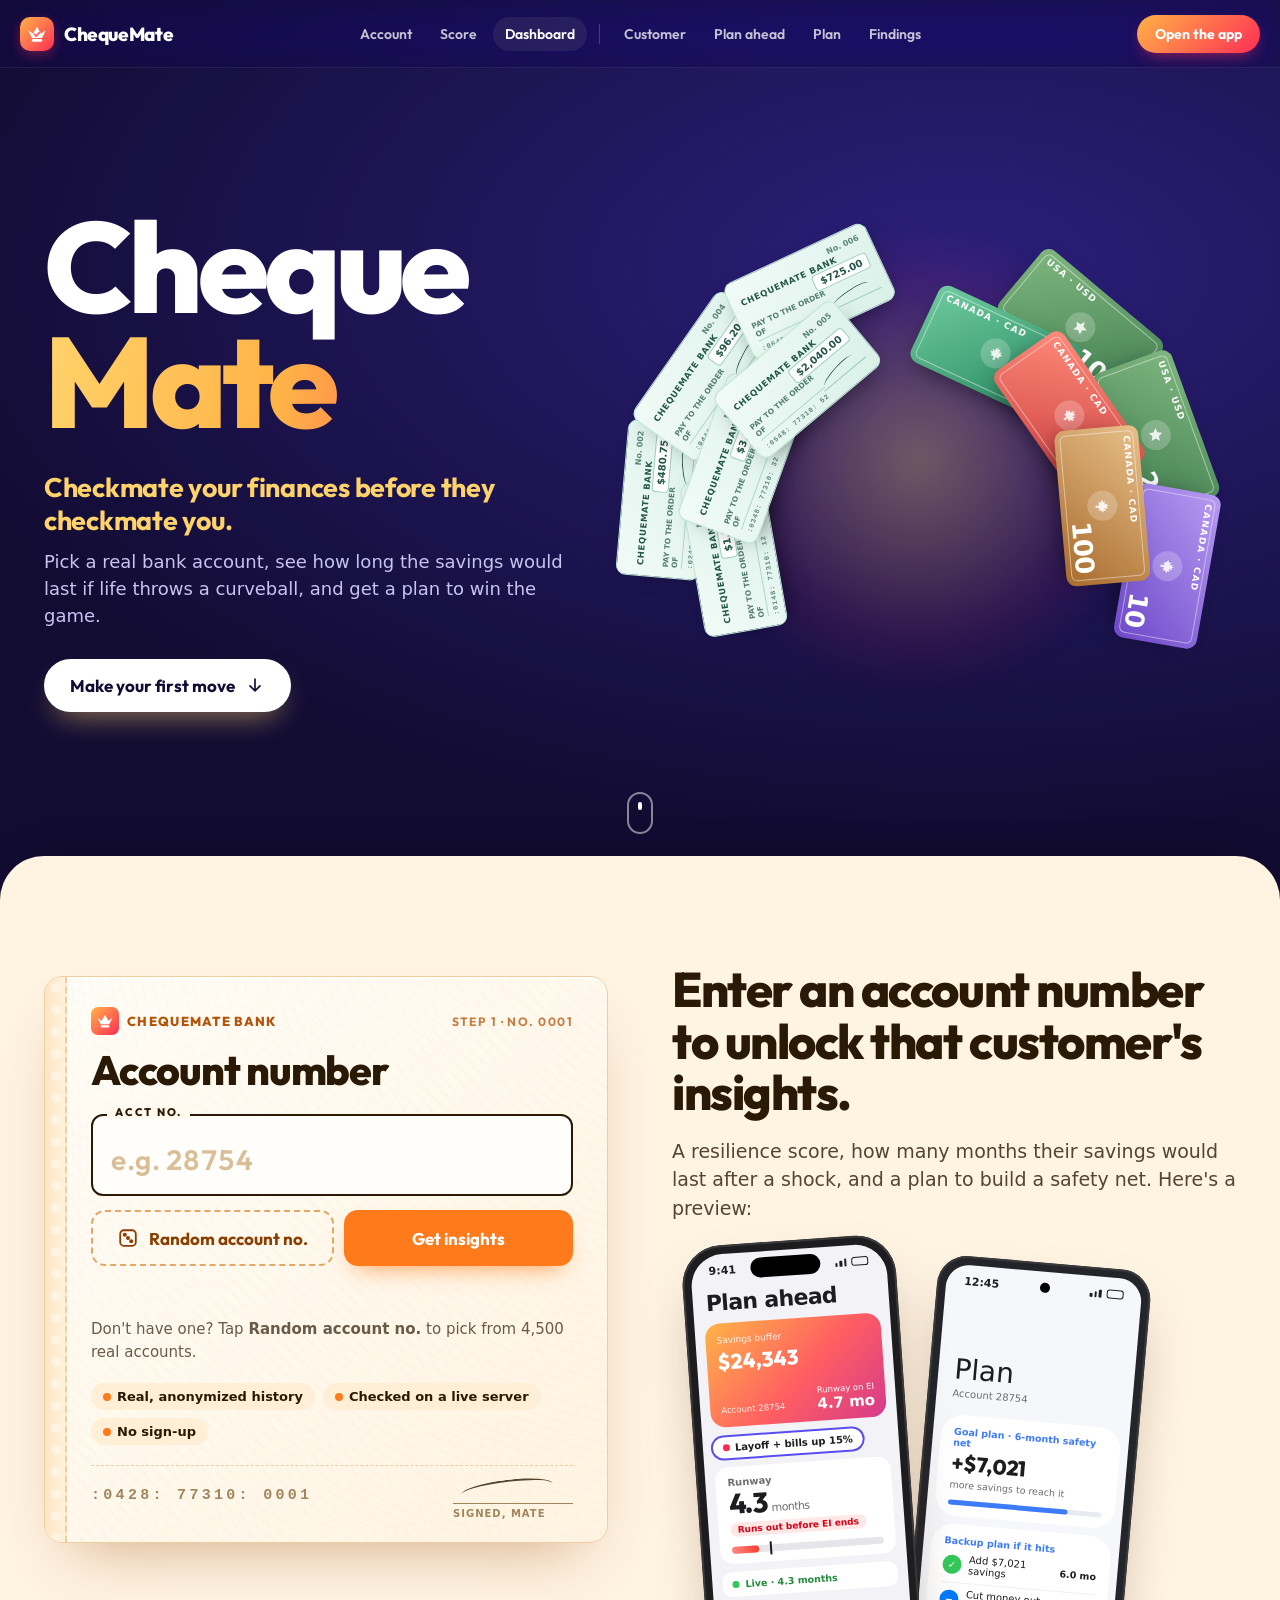
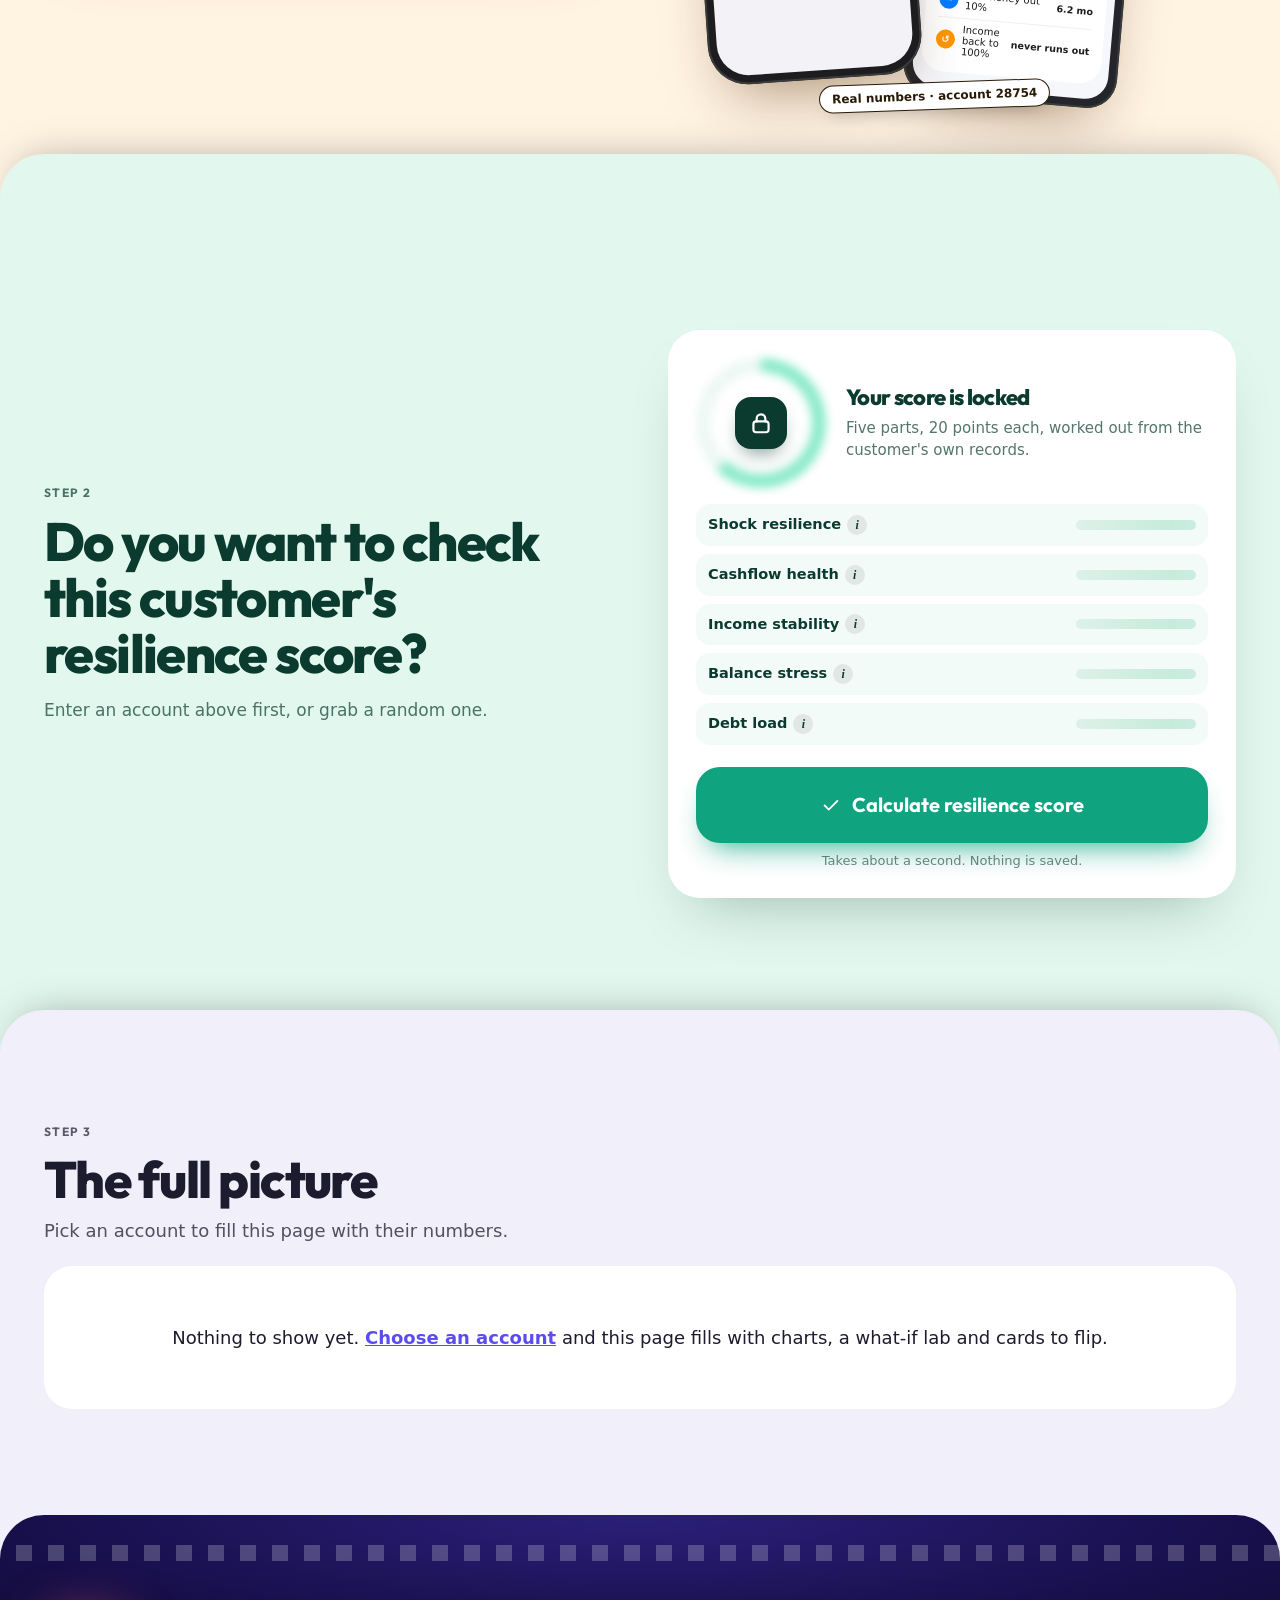
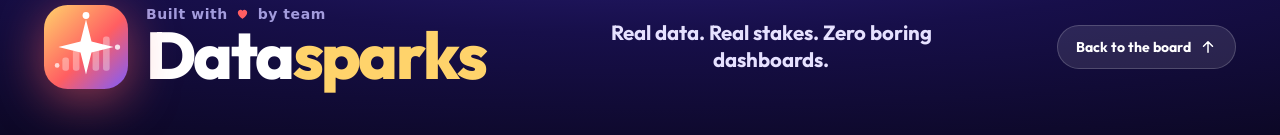
==== commit 1bbd6889: "Restyle app: landing palette, bento plan page, accessibility fixes - Plan page: bento layout, wider " ====
--- a/core-app/home.html
+++ b/core-app/home.html
@@ -21,7 +21,7 @@
     <a href="#dash" data-sec="dash">Dashboard</a>
     <span class="sep" aria-hidden="true"></span>
     <a href="index.html#customer" data-app="customer">Customer</a>
-    <a href="index.html#shock" data-app="shock">Shock lab</a>
+    <a href="index.html#shock" data-app="shock">Plan ahead</a>
     <a href="index.html#plan" data-app="plan">Plan</a>
     <a href="index.html#paradox">Findings</a>
   </nav>
@@ -71,7 +71,7 @@
       <div class="devices" aria-label="Preview of ChequeMate on an iPhone-style and a Galaxy-style phone, showing account 28754">
         <div class="phone ios" aria-hidden="true"><div class="screen">
           <div class="sbar"><span>9:41</span><span class="island"></span><span class="sig"><i></i><i></i><i></i><b></b></span></div>
-          <p class="large">Shock lab</p>
+          <p class="large">Plan ahead</p>
           <div class="wallet"><small>Savings buffer</small><b>$24,343</b><span>Account 28754</span><em>Runway on EI<br><strong>4.7 mo</strong></em></div>
           <div class="pchip"><span class="dot"></span>Layoff + bills up 15%</div>
           <div class="res"><small>Runway</small><b>4.3<span> months</span></b><span class="bad">Runs out before EI ends</span><div class="strip"><i style="--w:18%"></i><u style="left:25%"></u></div></div>
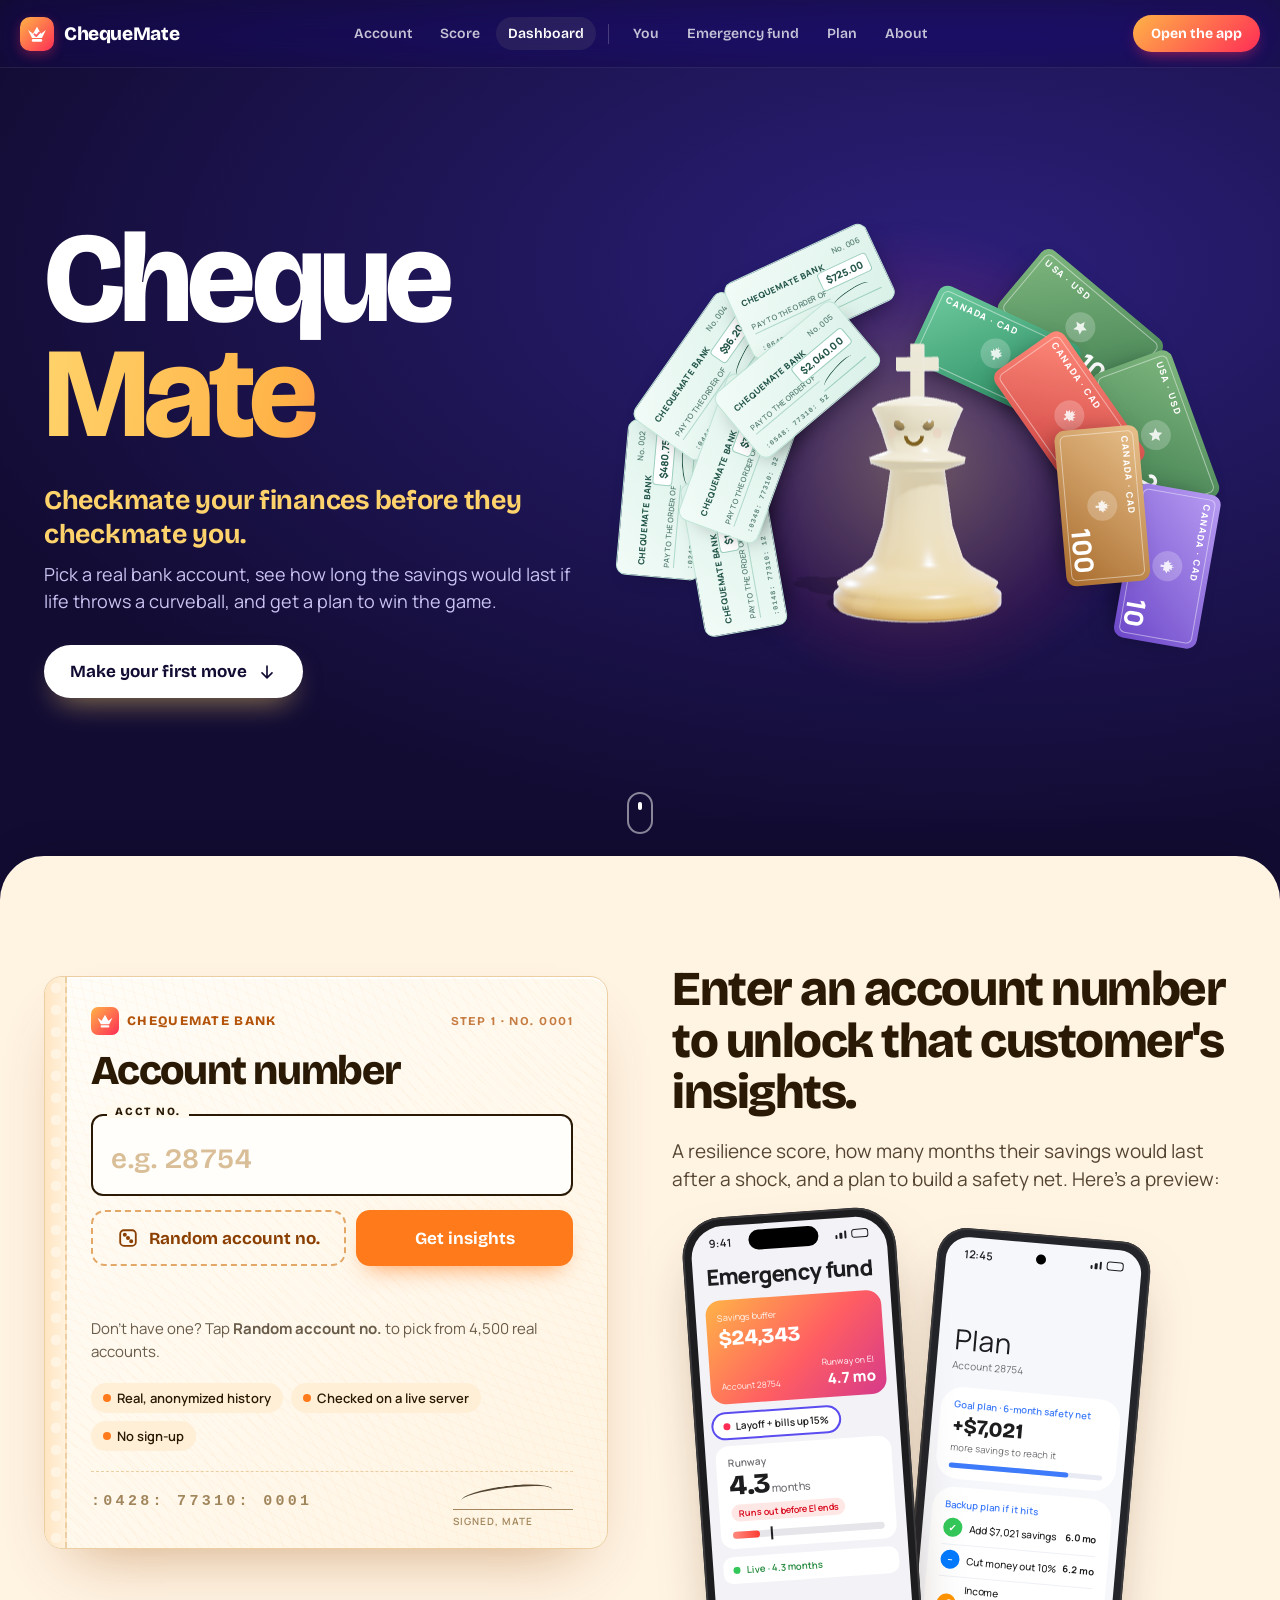
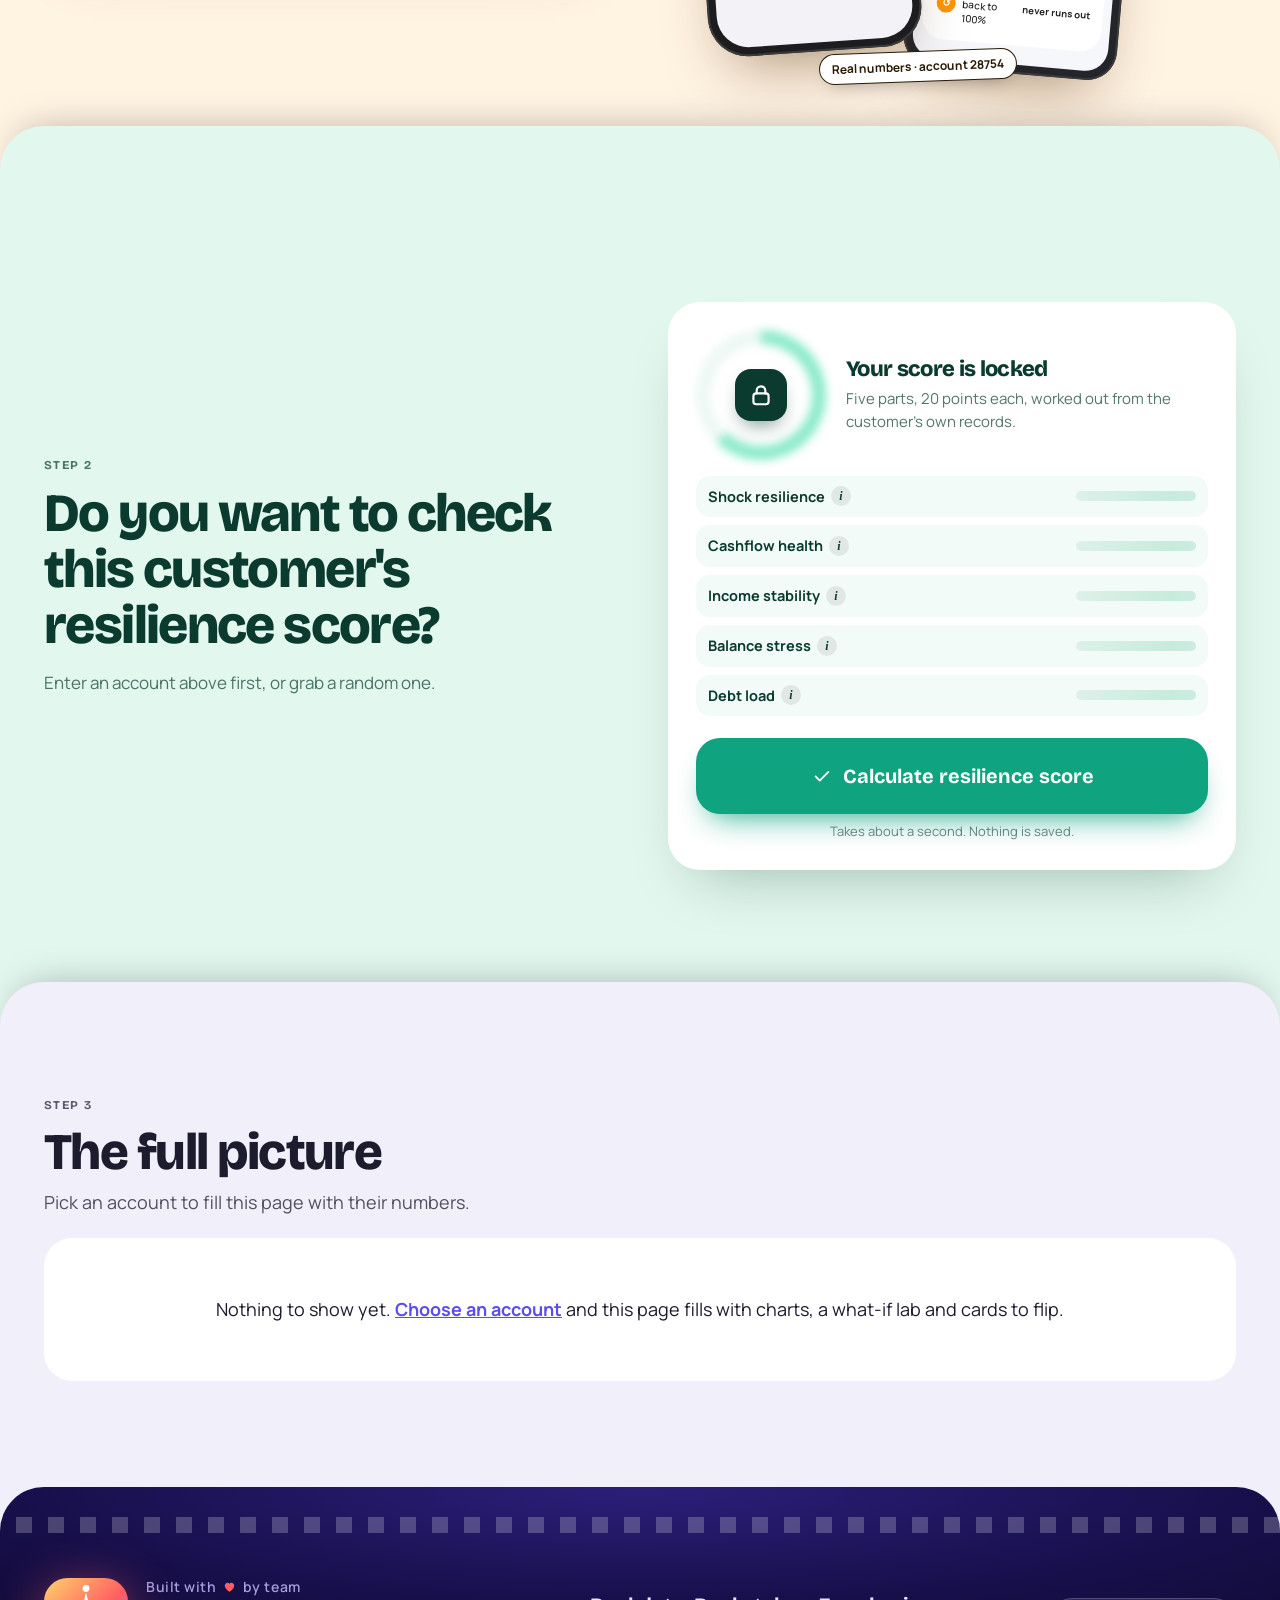
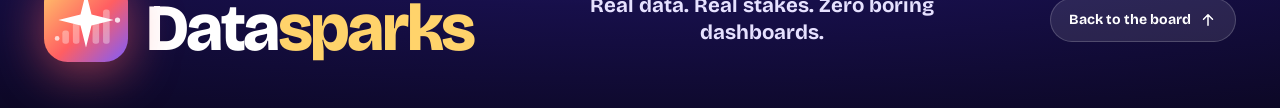
==== commit 212e8614: "Merge pages, plain-language wording, new type pairing - Emergency fund page now holds the old Plan p" ====
--- a/core-app/home.html
+++ b/core-app/home.html
@@ -7,7 +7,7 @@
 <meta name="description" content="Pick a real bank account, check its resilience score, and see how long the savings last if life throws a curveball.">
 <link rel="icon" href="data:image/svg+xml,%3Csvg xmlns='http://www.w3.org/2000/svg' viewBox='0 0 24 24'%3E%3Cdefs%3E%3ClinearGradient id='g' x1='0' y1='0' x2='1' y2='1'%3E%3Cstop offset='0' stop-color='%23FFB347'/%3E%3Cstop offset='1' stop-color='%23FF2D55'/%3E%3C/linearGradient%3E%3C/defs%3E%3Crect width='24' height='24' rx='6' fill='url(%23g)'/%3E%3Cpath d='M3.8 8.4 7.4 15.6h9.2l3.6-7.2-4.5 3.4L12 5.2l-3.7 6.6z' fill='%23fff'/%3E%3Crect x='7.2' y='16.7' width='9.6' height='2.5' rx='1.25' fill='%23fff'/%3E%3Cpath d='M9.7 12.3l1.6 1.6 3-3.3' fill='none' stroke='%23FF5E62' stroke-width='1.7' stroke-linecap='round' stroke-linejoin='round'/%3E%3C/svg%3E">
 <link rel="preconnect" href="https://fonts.googleapis.com"><link rel="preconnect" href="https://fonts.gstatic.com" crossorigin>
-<link rel="stylesheet" href="https://fonts.googleapis.com/css2?family=Outfit:wght@600;700;800&display=swap">
+<link rel="stylesheet" href="https://fonts.googleapis.com/css2?family=Bricolage+Grotesque:opsz,wght@12..96,500..800&family=Manrope:wght@400;500;600;700;800&display=swap">
 <link rel="stylesheet" href="assets/home.css?v=1794143984">
 </head>
 <body>
@@ -20,10 +20,10 @@
     <a href="#score" data-sec="score">Score</a>
     <a href="#dash" data-sec="dash">Dashboard</a>
     <span class="sep" aria-hidden="true"></span>
-    <a href="index.html#customer" data-app="customer">Customer</a>
-    <a href="index.html#shock" data-app="shock">Plan ahead</a>
+    <a href="index.html#customer" data-app="customer">You</a>
+    <a href="index.html#shock" data-app="shock">Emergency fund</a>
     <a href="index.html#plan" data-app="plan">Plan</a>
-    <a href="index.html#paradox">Findings</a>
+    <a href="index.html#paradox">About</a>
   </nav>
   <div class="nav-r"><a class="pill" href="index.html#customer" id="navApp">Open the app</a>
   <button class="burger" type="button" id="burger" aria-label="Menu" aria-expanded="false" aria-controls="navLinks"><span></span><span></span></button></div>
@@ -71,7 +71,7 @@
       <div class="devices" aria-label="Preview of ChequeMate on an iPhone-style and a Galaxy-style phone, showing account 28754">
         <div class="phone ios" aria-hidden="true"><div class="screen">
           <div class="sbar"><span>9:41</span><span class="island"></span><span class="sig"><i></i><i></i><i></i><b></b></span></div>
-          <p class="large">Plan ahead</p>
+          <p class="large">Emergency fund</p>
           <div class="wallet"><small>Savings buffer</small><b>$24,343</b><span>Account 28754</span><em>Runway on EI<br><strong>4.7 mo</strong></em></div>
           <div class="pchip"><span class="dot"></span>Layoff + bills up 15%</div>
           <div class="res"><small>Runway</small><b>4.3<span> months</span></b><span class="bad">Runs out before EI ends</span><div class="strip"><i style="--w:18%"></i><u style="left:25%"></u></div></div>
--- a/core-app/assets/home.css
+++ b/core-app/assets/home.css
@@ -391,3 +391,7 @@
   footer.ds-foot { padding-bottom: 104px; } .ck-sig::before { width: 66px; } .ck-sig { width: 84px; } .ck-foot { overflow: hidden; }
 }
 .s4:has(.dash-empty) { min-height: auto; padding-bottom: 150px; }
+
+/* type pairing shared with the app: Bricolage Grotesque headings, Manrope text */
+:root { --font: "Manrope", -apple-system, BlinkMacSystemFont, "Segoe UI", Roboto, "Helvetica Neue", Arial, sans-serif; --font-h: "Bricolage Grotesque", "Manrope", -apple-system, BlinkMacSystemFont, "Segoe UI", Roboto, sans-serif; --font-r: "Bricolage Grotesque", "Manrope", -apple-system, BlinkMacSystemFont, "Segoe UI", Roboto, sans-serif; }
+
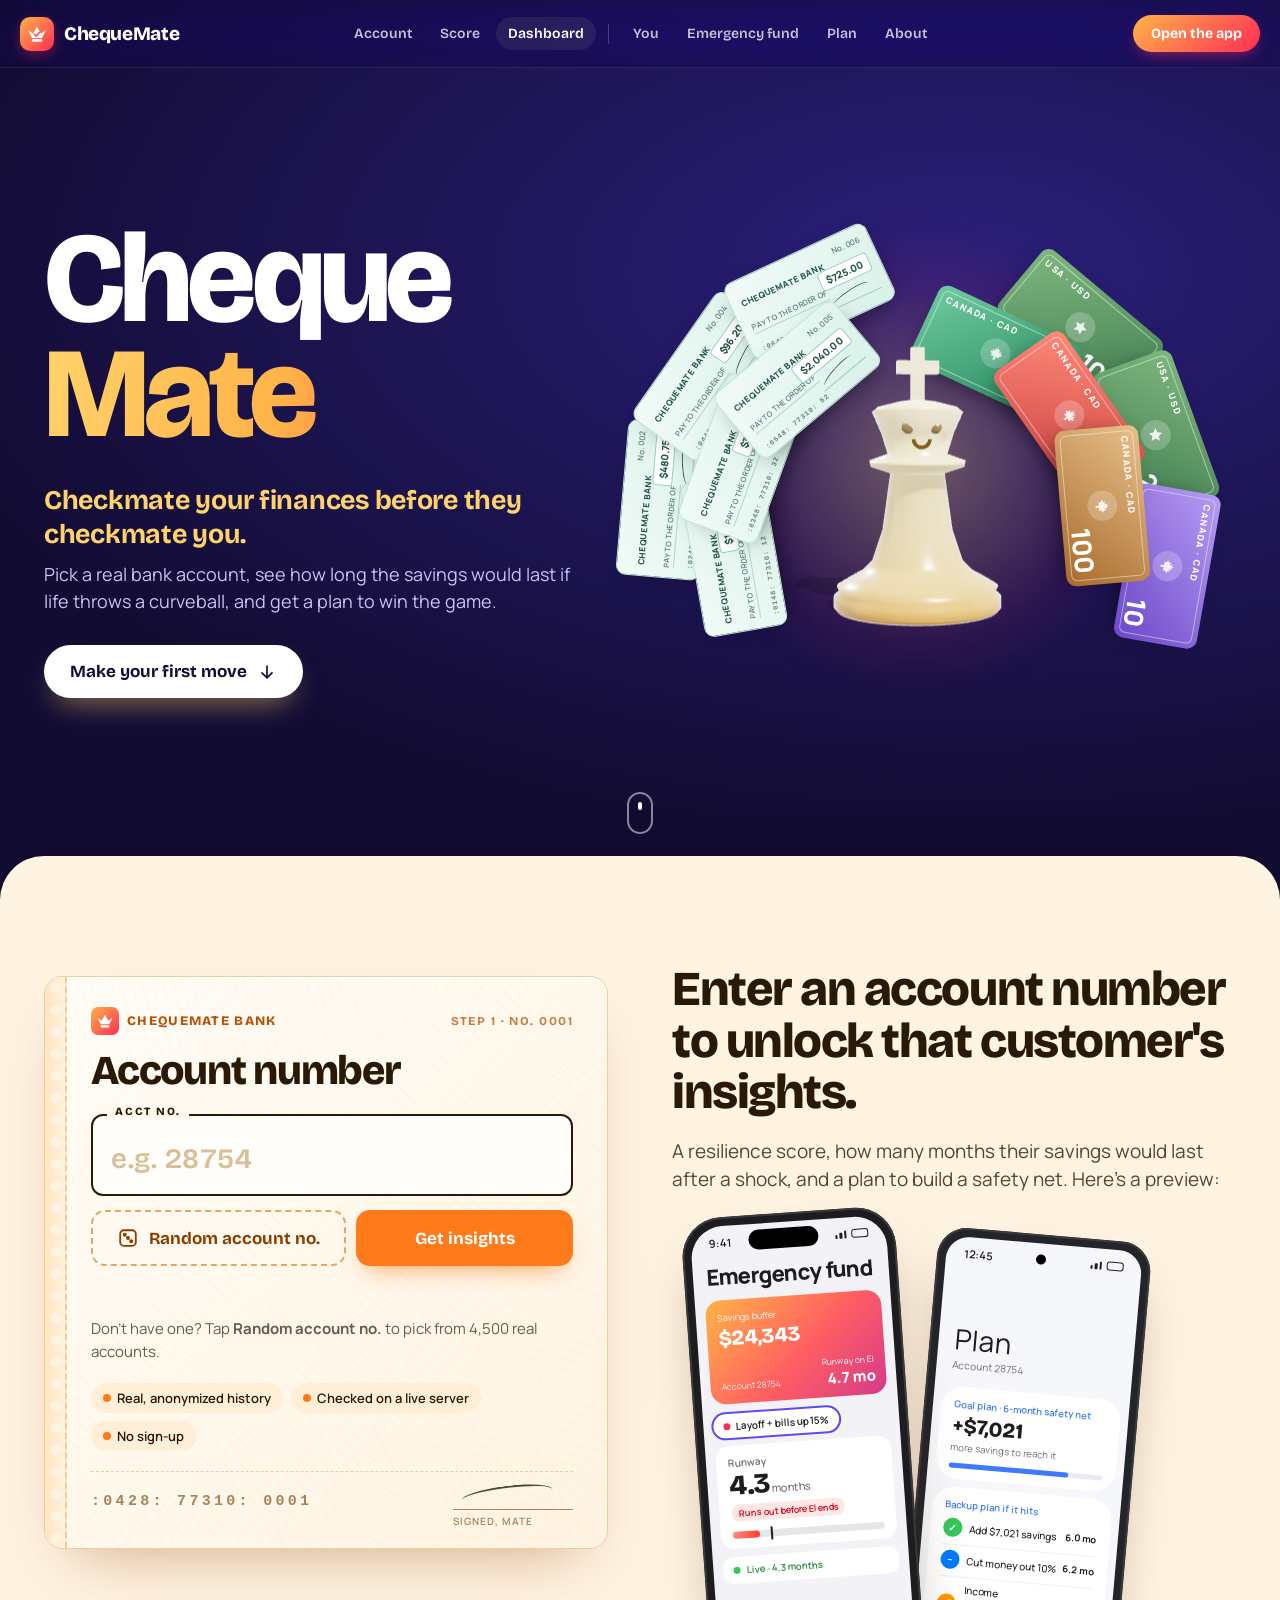
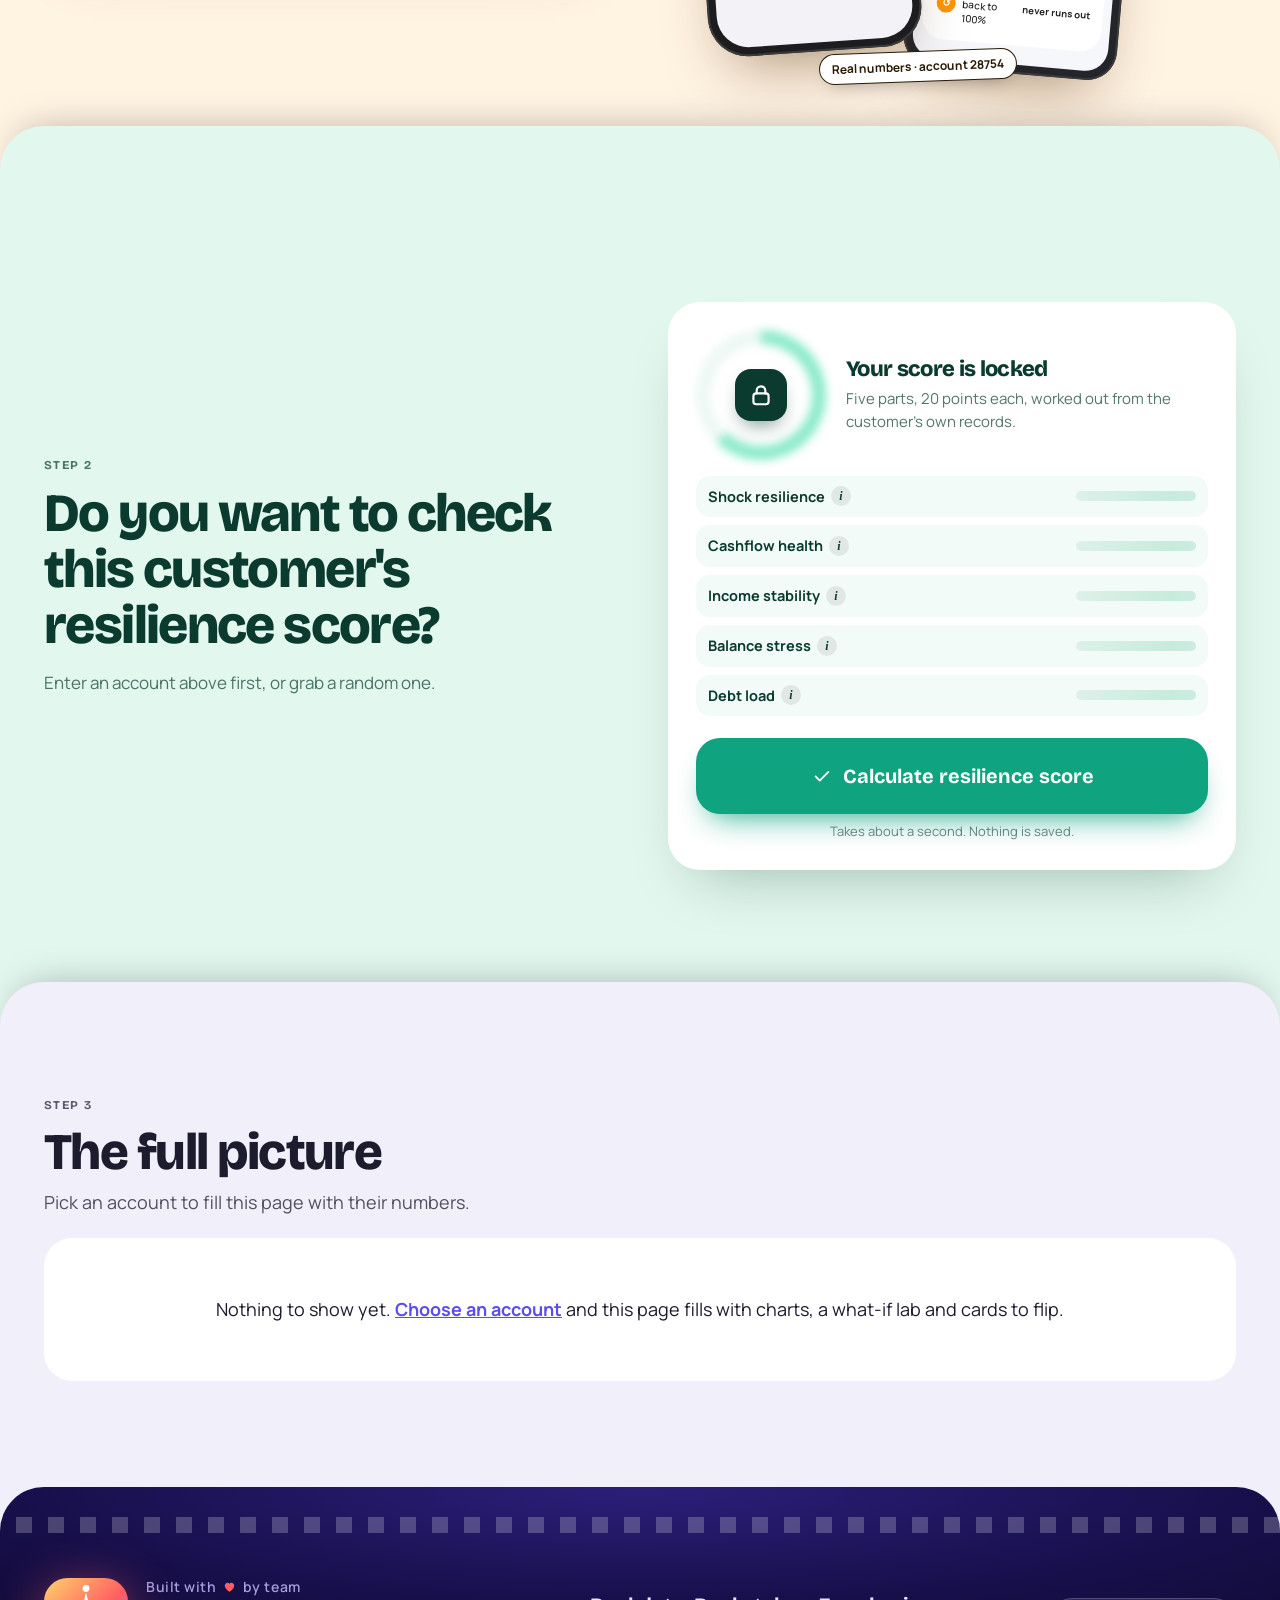
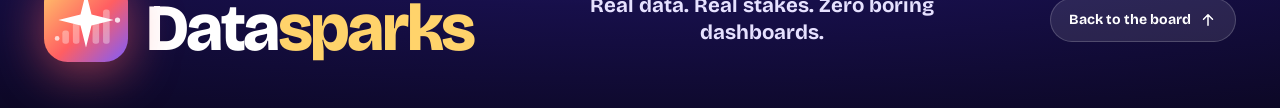
==== commit b026a448: "Frontend: call the API on the page's own origin instead of port 8001 On the deployed site the browse" ====
--- a/core-app/home.html
+++ b/core-app/home.html
@@ -162,7 +162,7 @@
 <script src="assets/vendor/three.min.js"></script>
 <script src="assets/vendor/chart.umd.min.js"></script>
 <script src="assets/mate3d.js?v=1794143984"></script>
-<script src="assets/api.js?v=1794143984"></script>
+<script src="assets/api.js?v=4f95309d"></script>
 <script src="assets/home.js?v=1794143984"></script>
 </body>
 </html>
